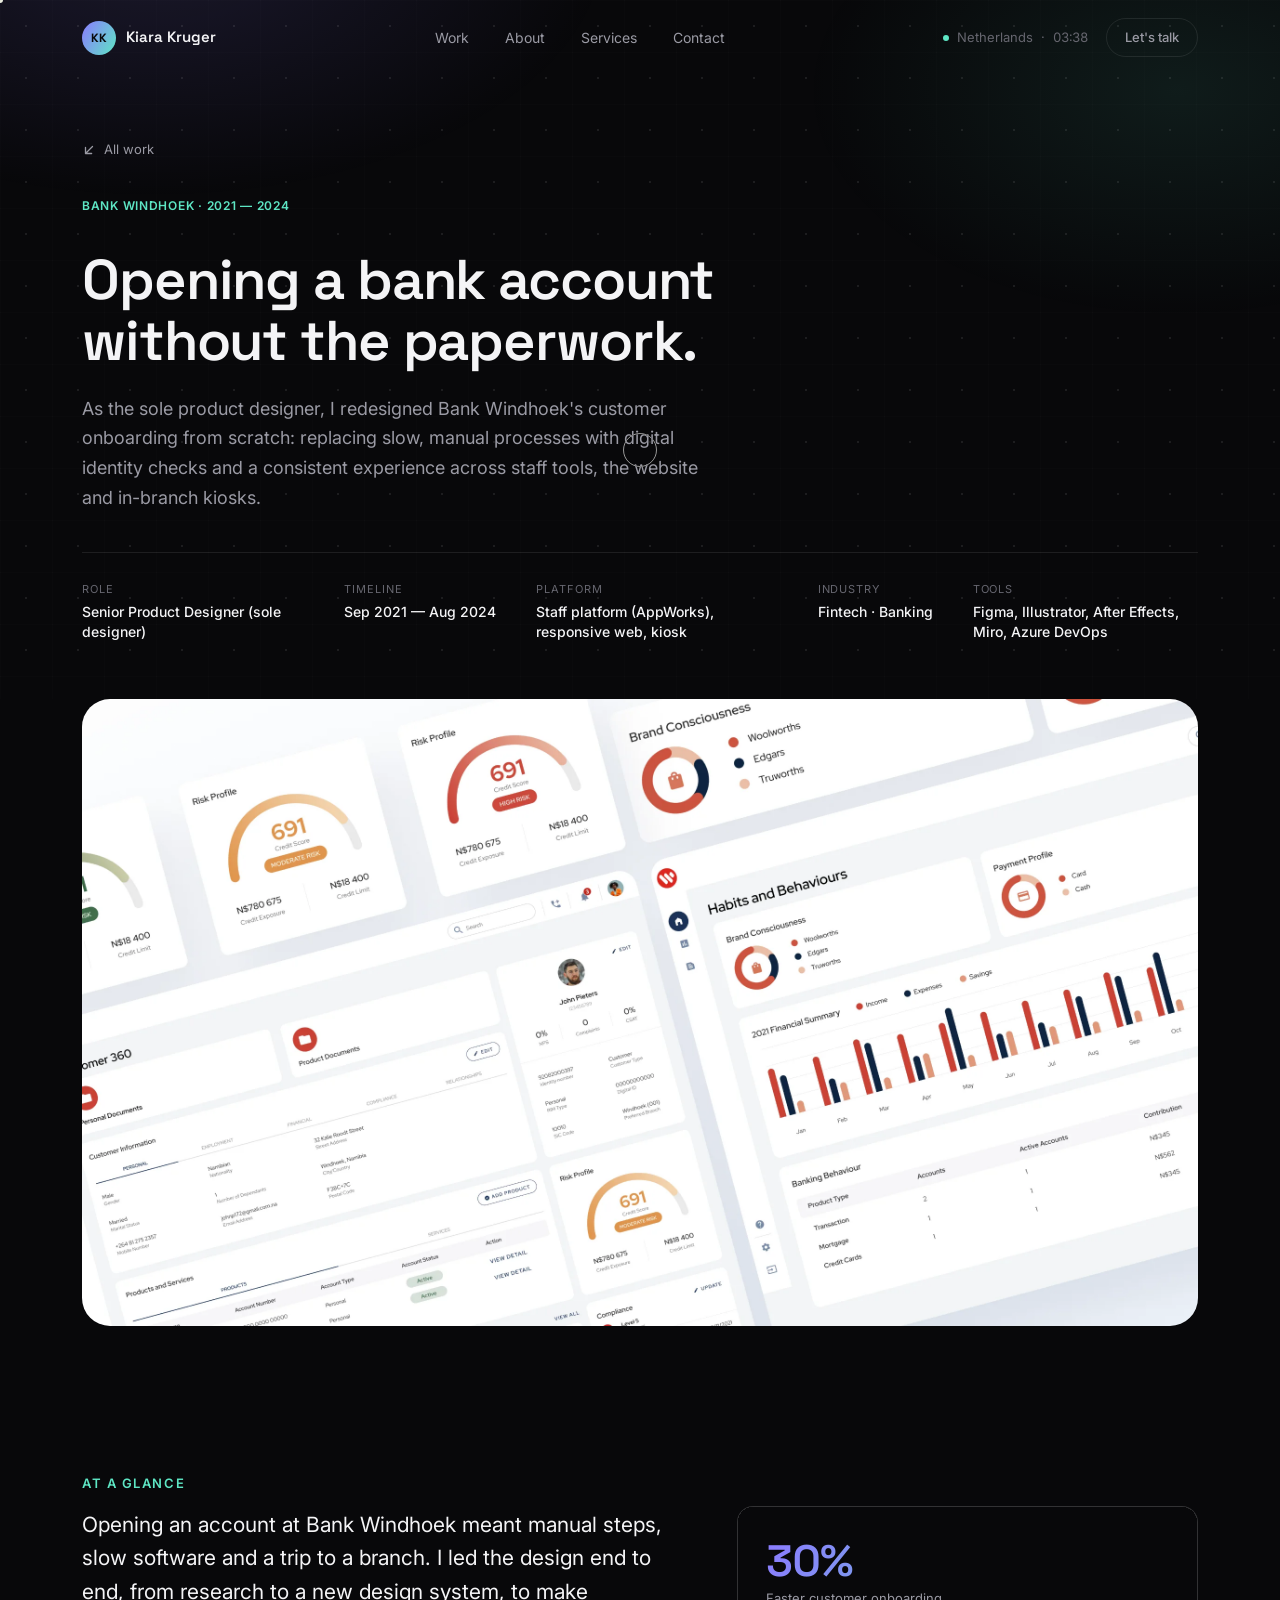
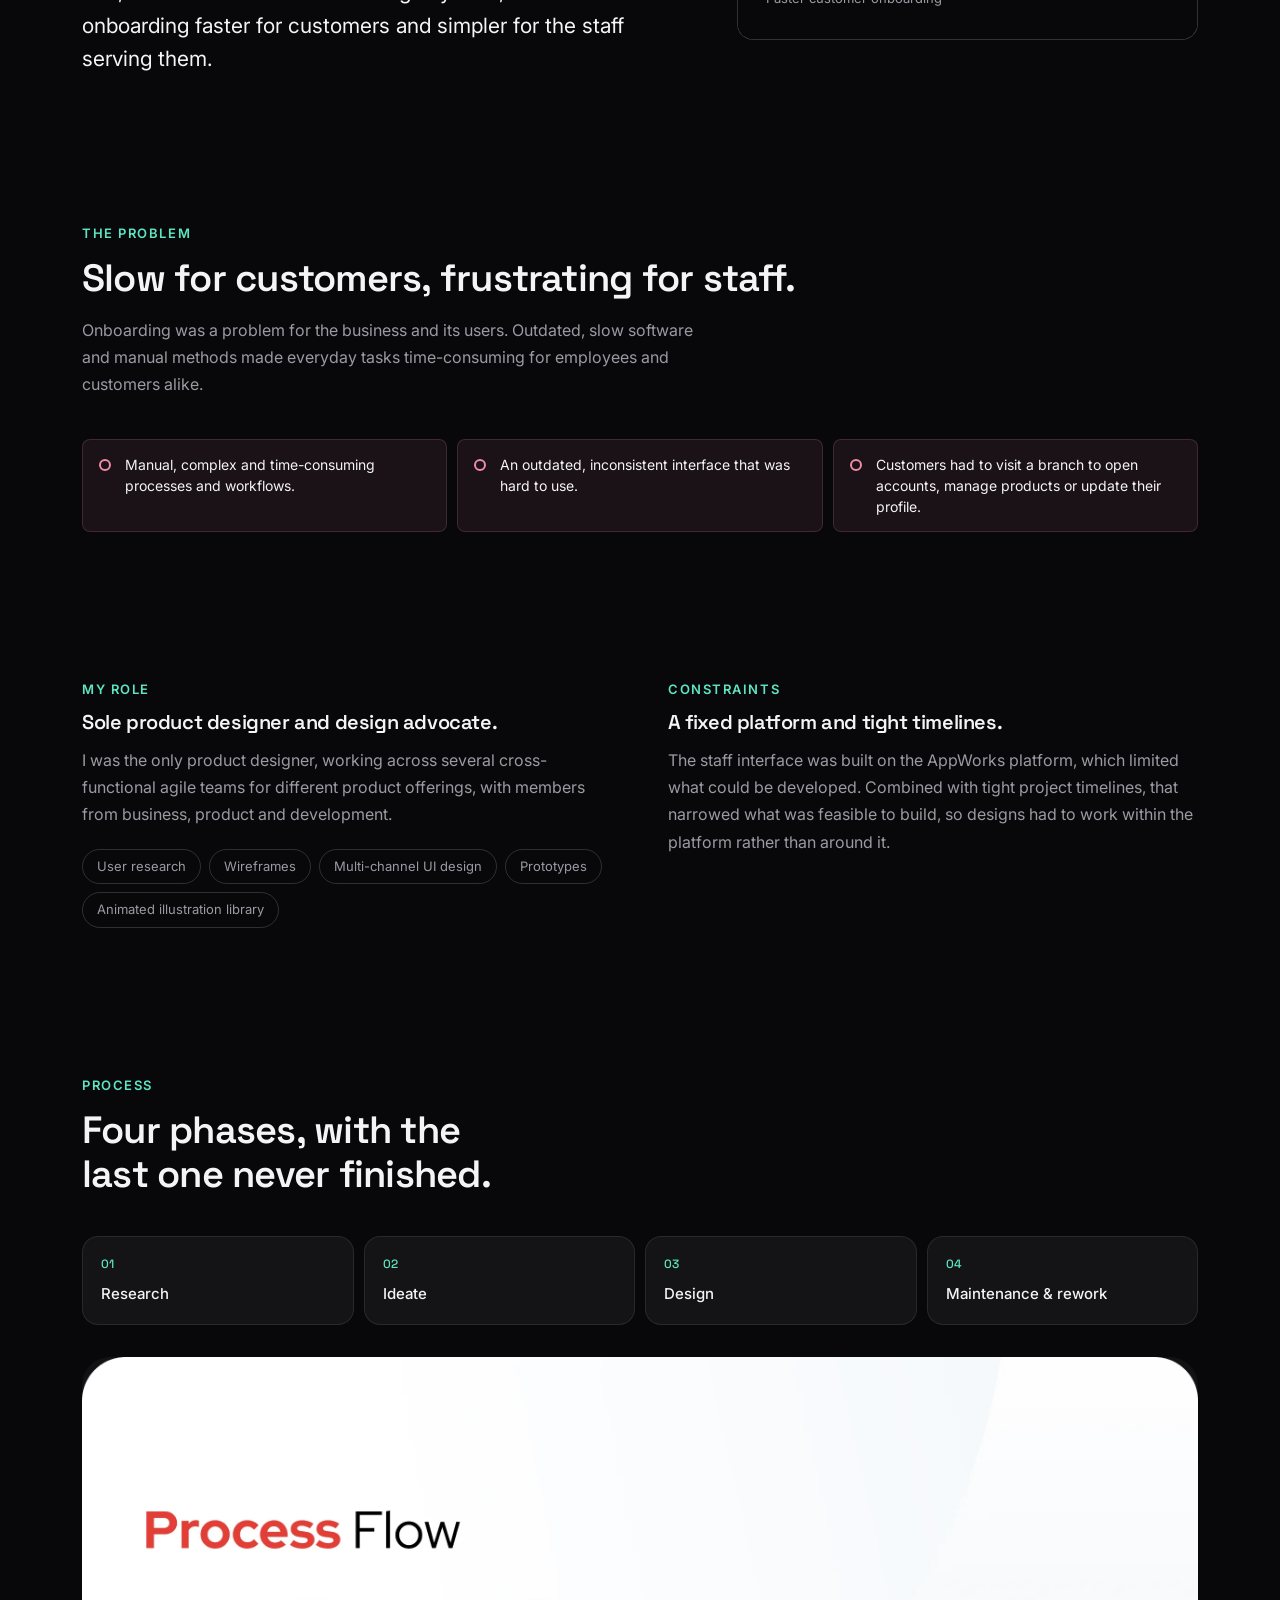
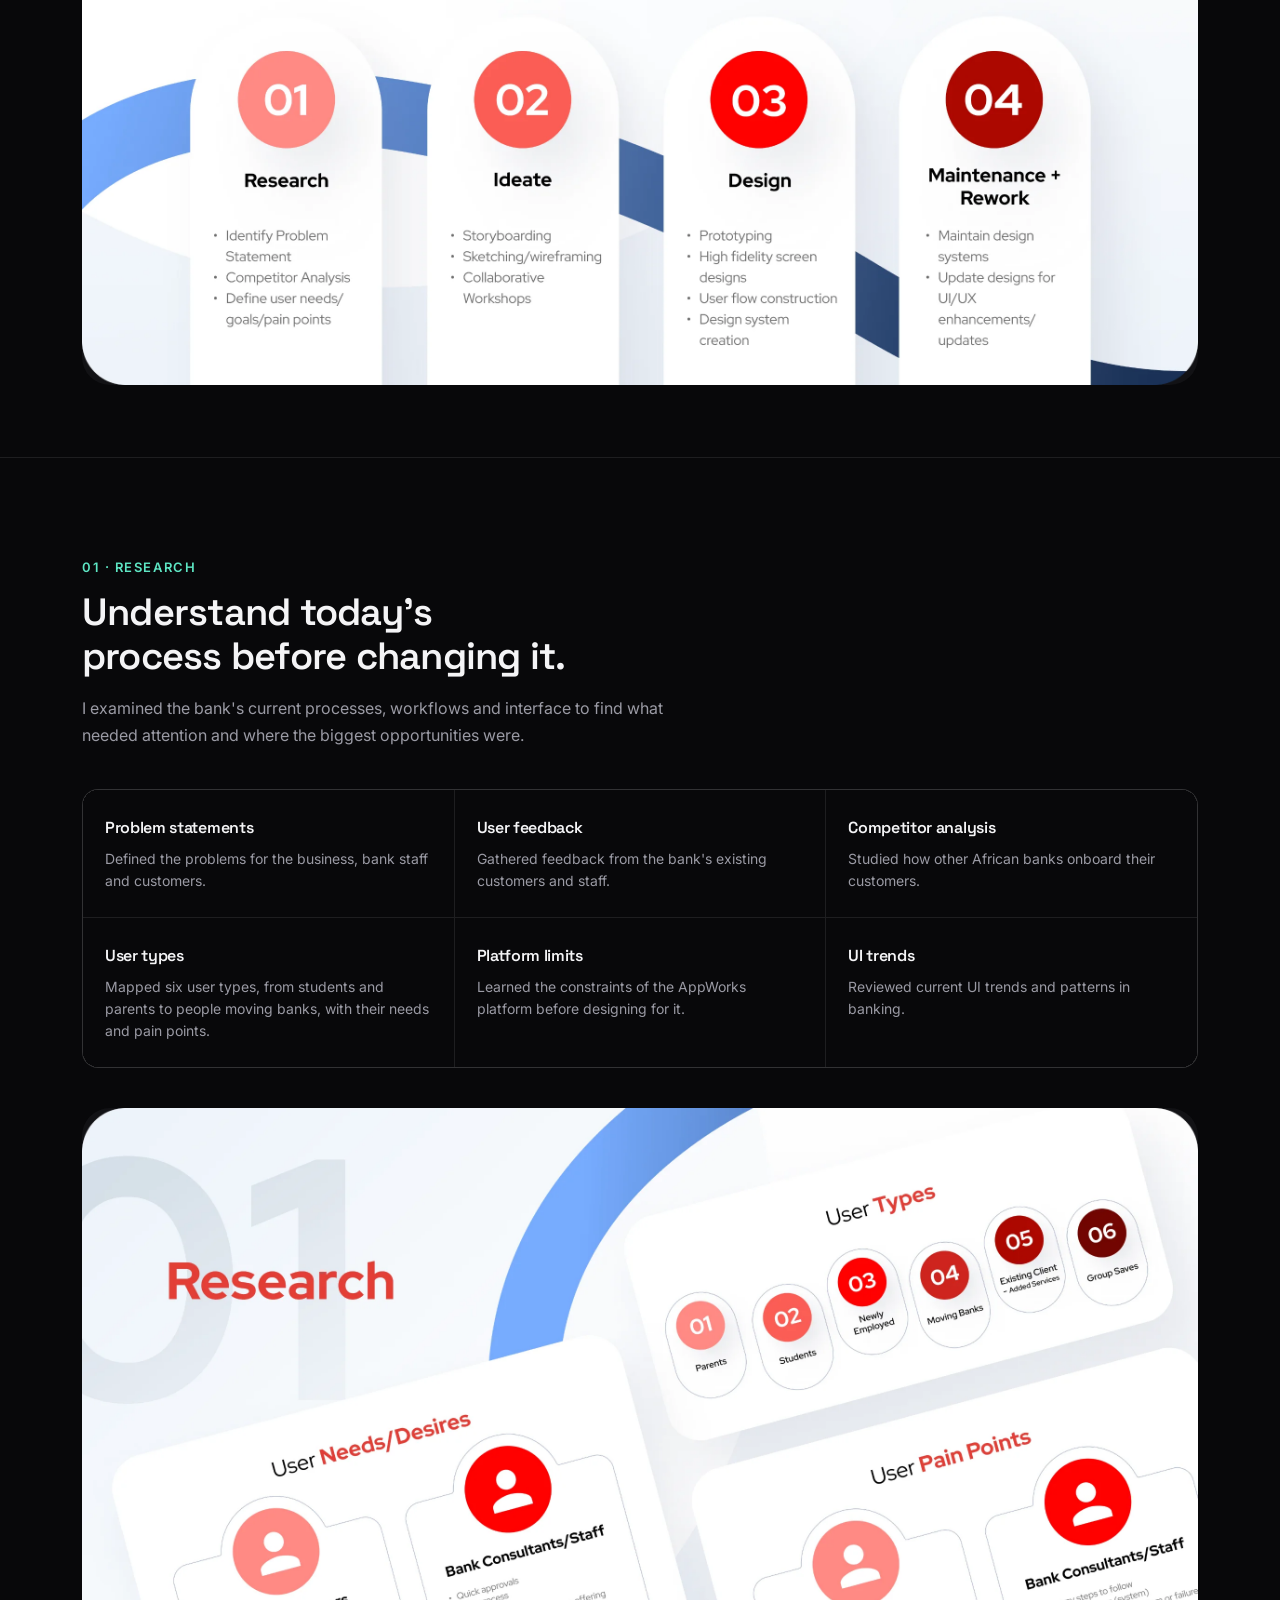
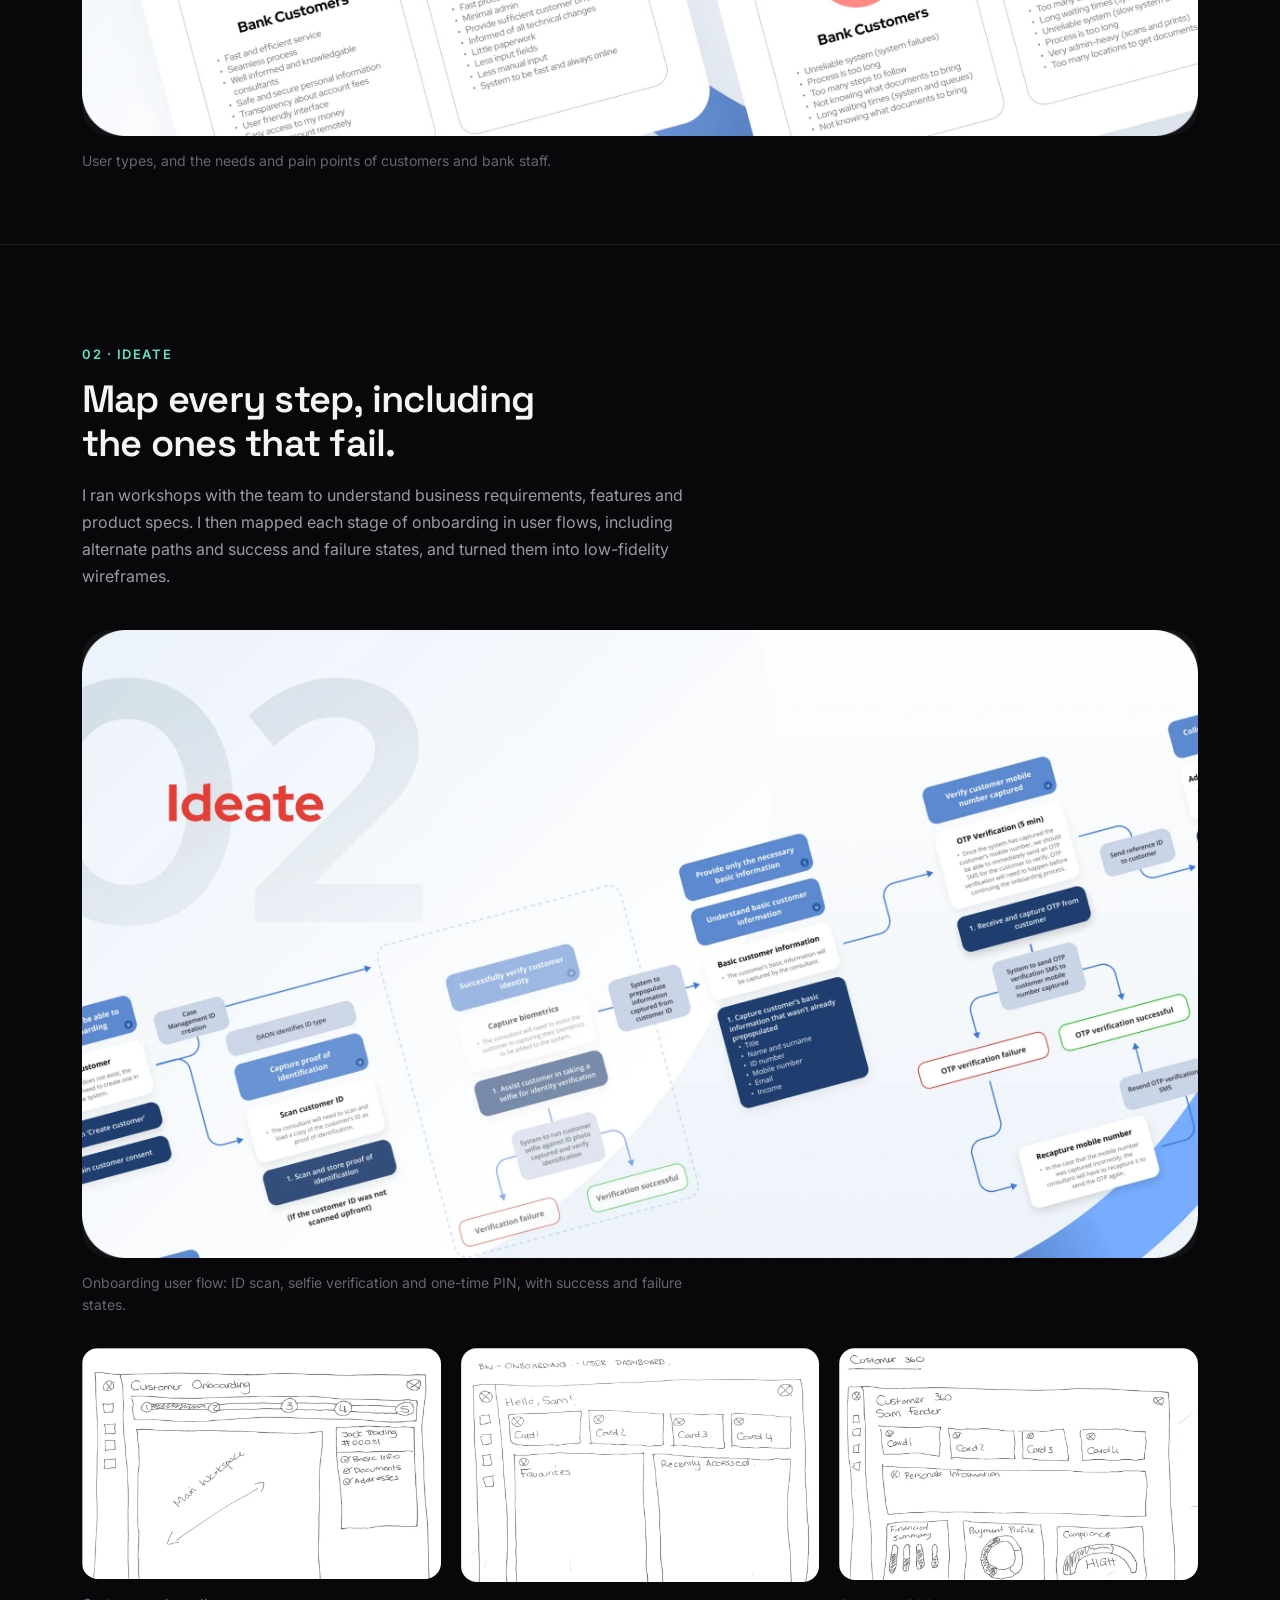
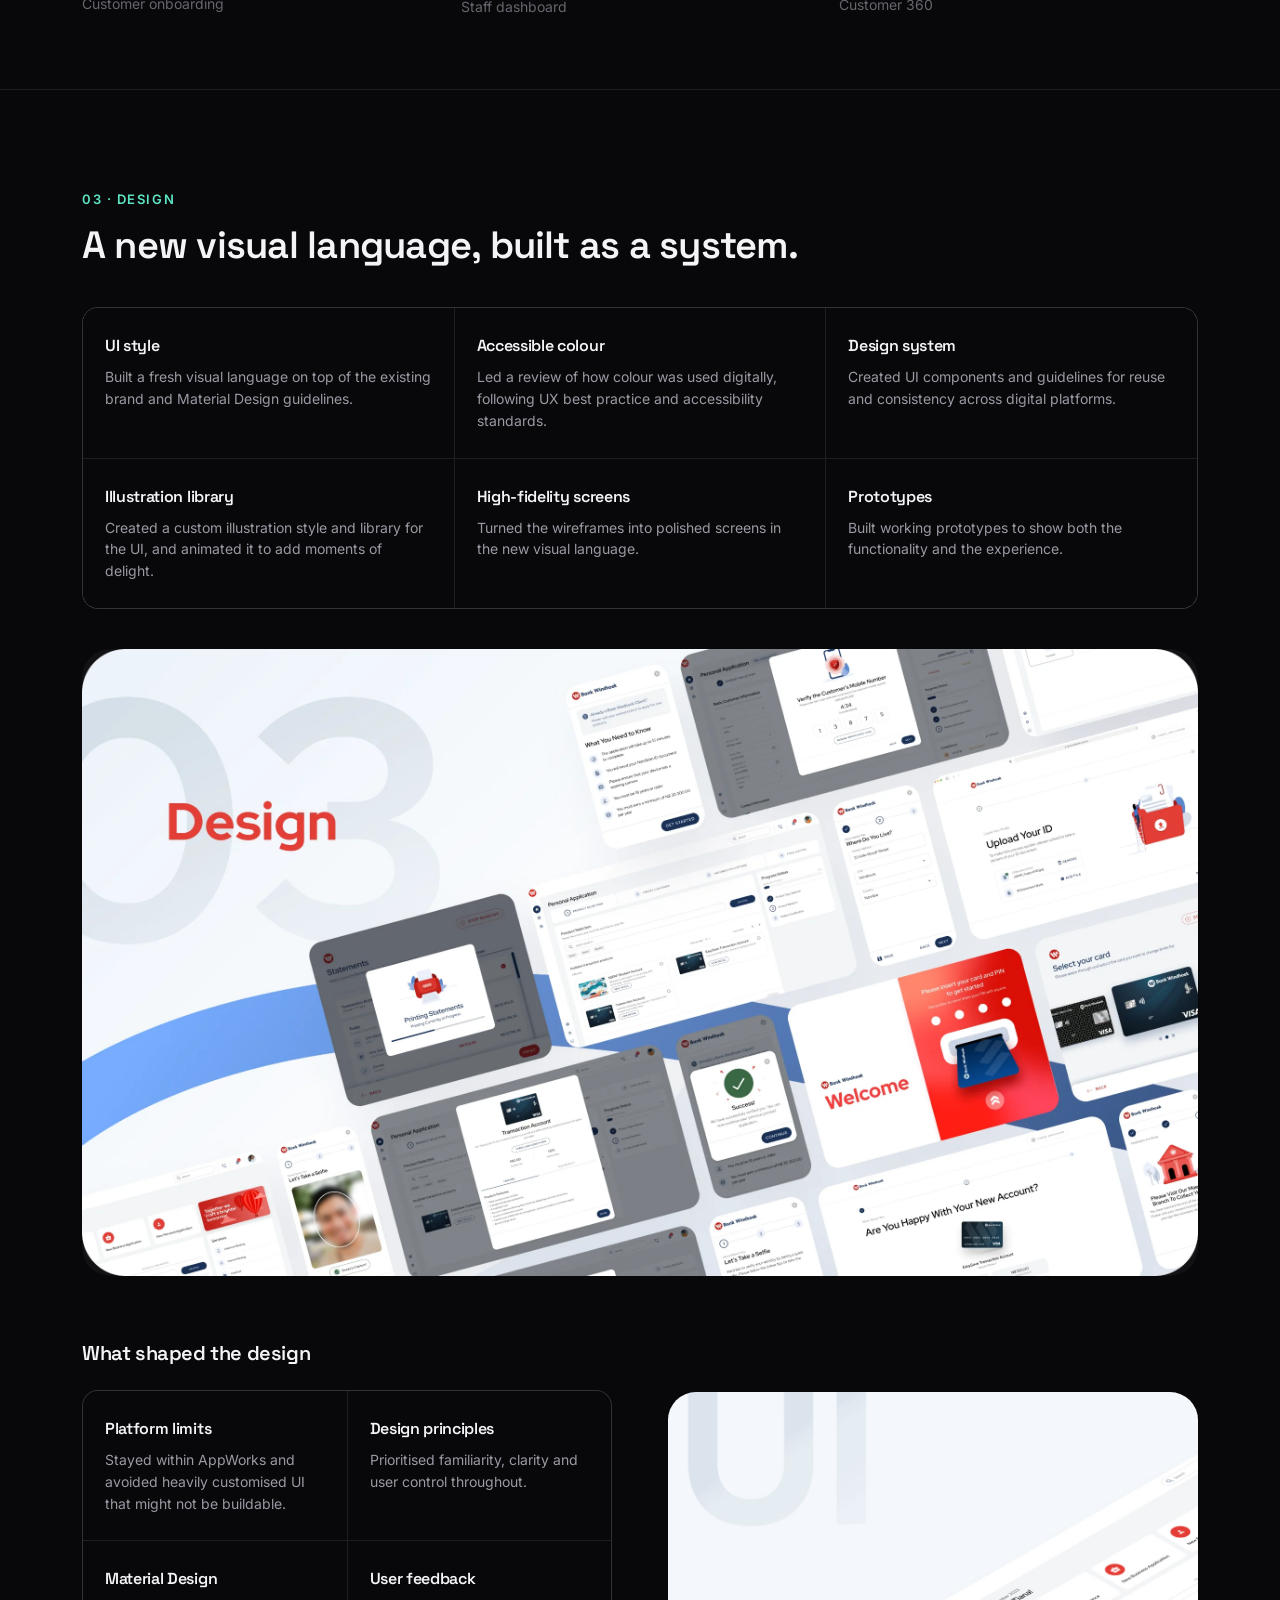
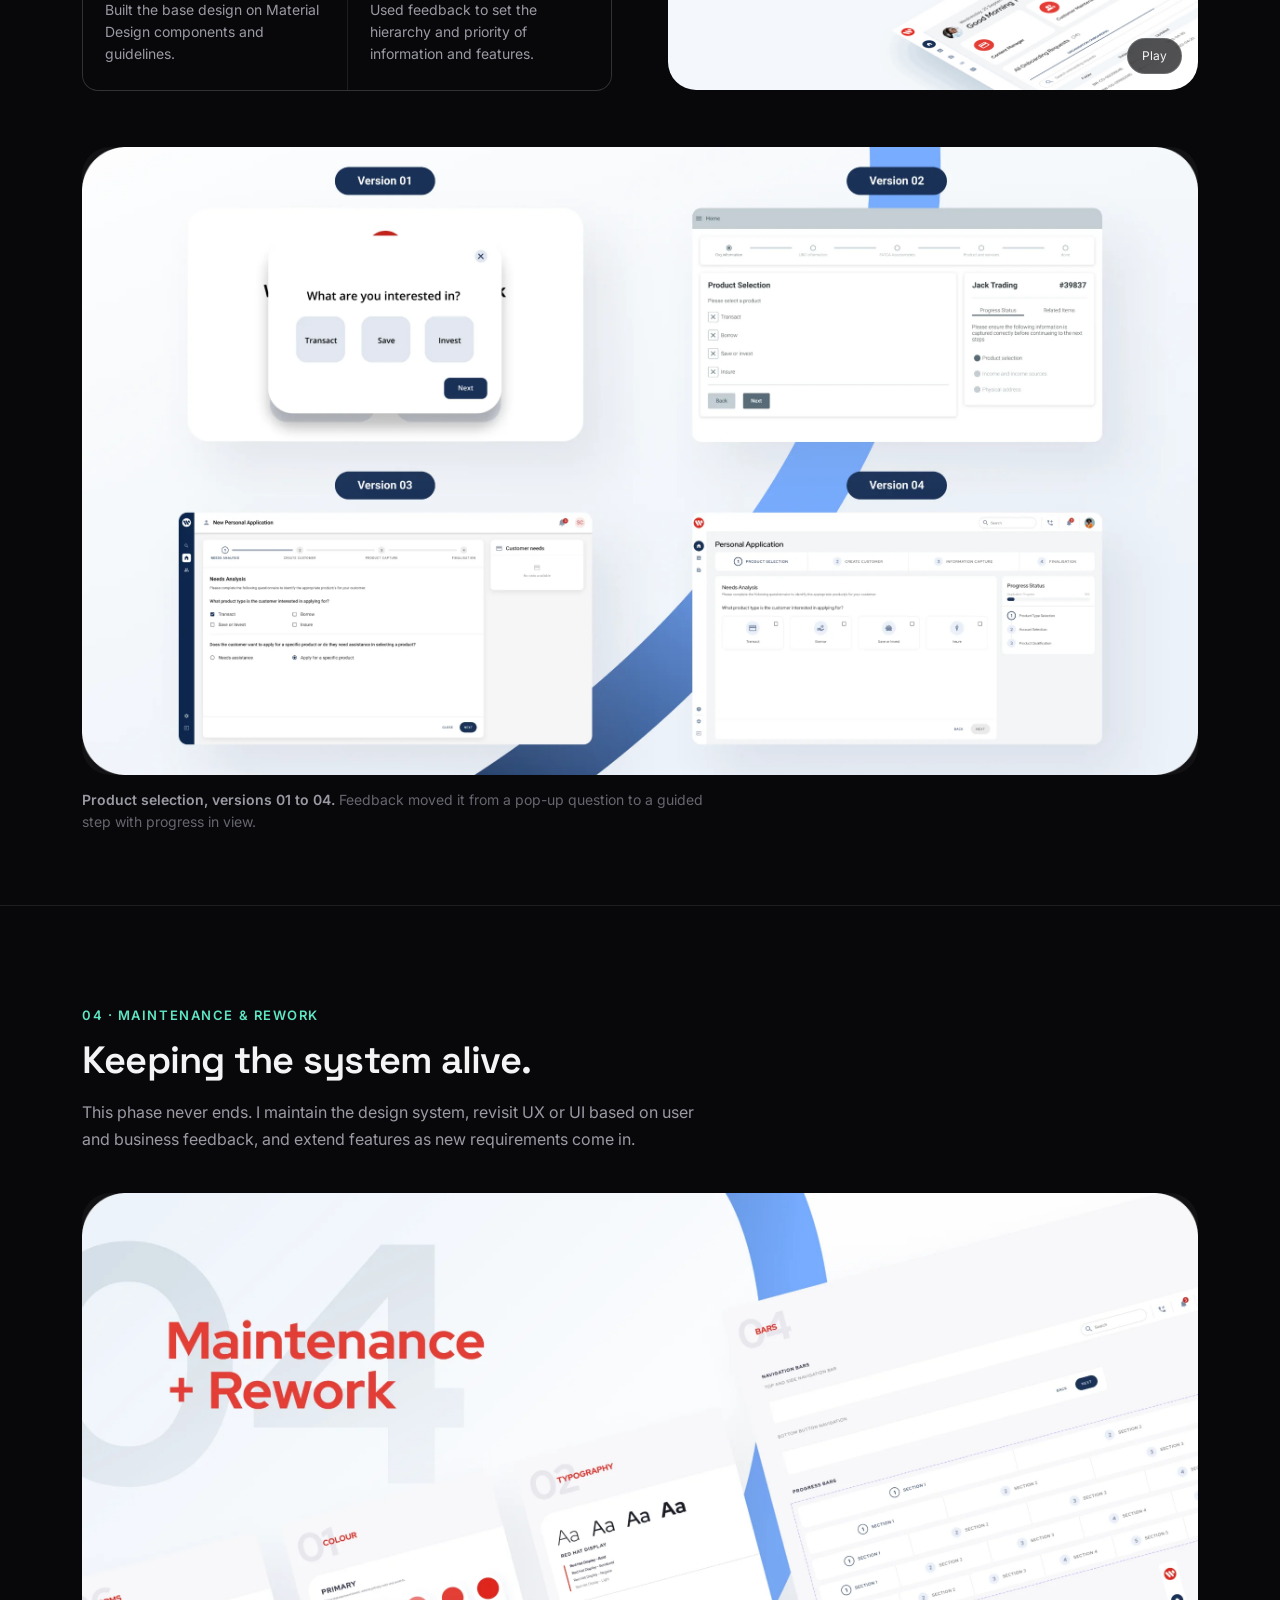
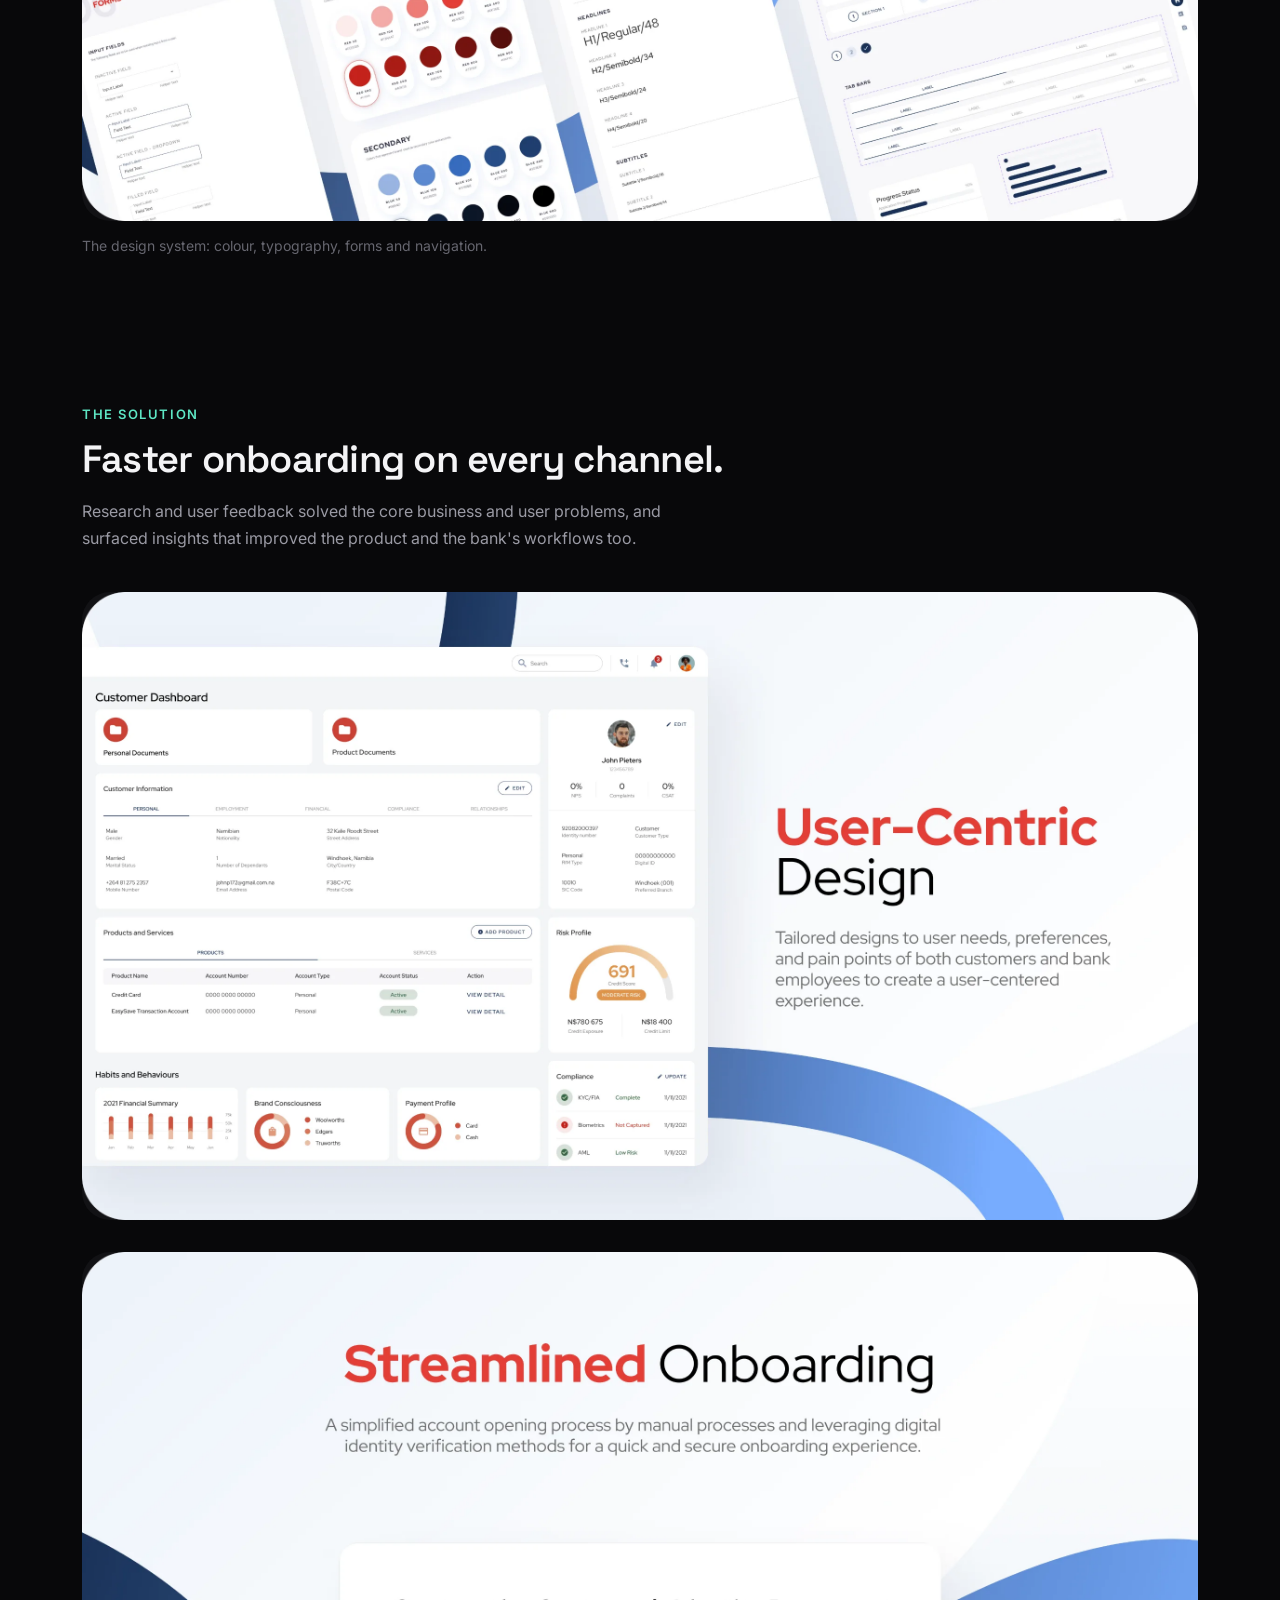
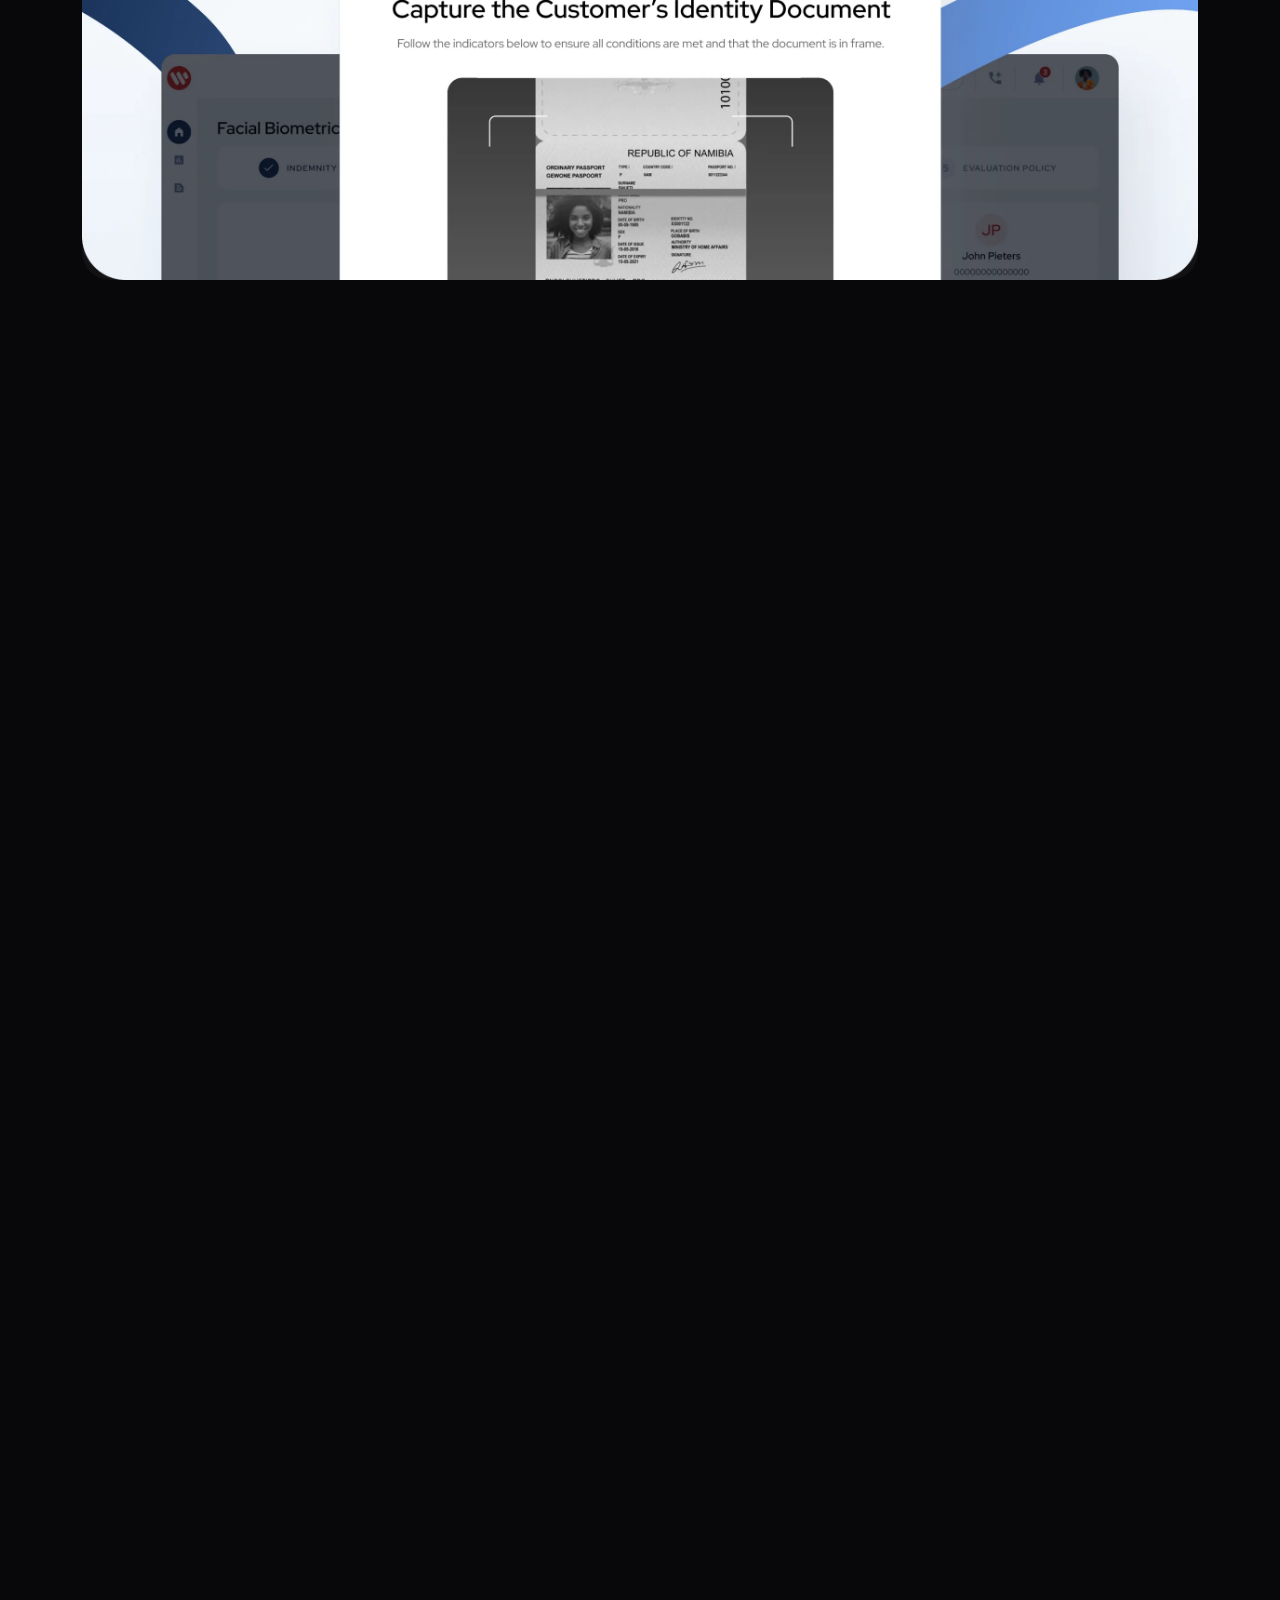
==== case-bank.html @ 374a54de "Add Bank Windhoek case study New case-bank.html in the long-form case study layout: research, ideati" ====
<!DOCTYPE html>
<html lang="en">
<head>
<meta charset="UTF-8" />
<meta name="viewport" content="width=device-width, initial-scale=1.0" />
<title>Bank Onboarding Redesign — Kiara Kruger</title>
<meta name="description" content="Case study: redesigning Bank Windhoek's customer onboarding across staff tools, web and kiosk, cutting onboarding time by 30%." />

<link rel="icon" href="data:,">
<link rel="preconnect" href="https://fonts.googleapis.com">
<link rel="preconnect" href="https://fonts.gstatic.com" crossorigin>
<link href="https://fonts.googleapis.com/css2?family=Space+Grotesk:wght@400;500;600;700&family=Inter:wght@400;500;600&display=swap" rel="stylesheet">

<link rel="stylesheet" href="assets/css/style.css" />
</head>
<body class="cs" data-accent-page="rose">

<div class="scroll-progress" aria-hidden="true"><span id="scrollProgressBar"></span></div>

<div class="cursor" id="cursor" aria-hidden="true">
  <div class="cursor-dot"></div>
  <div class="cursor-ring"></div>
</div>

<!-- ============ HEADER ============ -->
<header class="site-header" id="siteHeader">
  <div class="container header-inner">
    <a href="index.html" class="logo" data-cursor="link">
      <span class="logo-mark">KK</span>
      <span class="logo-text">Kiara Kruger</span>
    </a>

    <nav class="nav-desktop" aria-label="Primary">
      <ul>
        <li><a href="index.html#work" data-cursor="link">Work</a></li>
        <li><a href="index.html#about" data-cursor="link">About</a></li>
        <li><a href="index.html#services" data-cursor="link">Services</a></li>
        <li><a href="index.html#contact" data-cursor="link">Contact</a></li>
      </ul>
    </nav>

    <div class="header-meta">
      <span class="local-clock" id="localClock" data-cursor="default">
        <span class="clock-dot"></span>
        <span id="clockCity">Netherlands</span> · <span id="clockTime">--:--</span>
      </span>
      <a href="index.html#contact" class="btn btn-ghost btn-sm header-cta" data-cursor="link">Let's talk</a>
      <button class="menu-toggle" id="menuToggle" aria-label="Toggle menu" aria-expanded="false" data-cursor="link">
        <span></span><span></span>
      </button>
    </div>
  </div>

  <div class="nav-mobile" id="navMobile">
    <ul>
      <li><a href="index.html#work">Work</a></li>
      <li><a href="index.html#about">About</a></li>
      <li><a href="index.html#services">Services</a></li>
      <li><a href="index.html#contact">Contact</a></li>
    </ul>
    <a href="mailto:kiarao146@gmail.com" class="nav-mobile-email">kiarao146@gmail.com</a>
  </div>
</header>

<main id="top">

  <!-- ============ HERO ============ -->
  <section class="case-hero cs-hero">
    <div class="grid-field" aria-hidden="true">
      <div class="grid-field__base"></div>
      <div class="grid-field__light"></div>
      <div class="grid-field__glow"></div>
    </div>
    <div class="container">
      <a href="index.html#work" class="back-link" data-cursor="link" data-reveal>
        <svg width="14" height="14" viewBox="0 0 16 16" fill="none"><path d="M12 4L4 12M4 12H11M4 12V5" stroke="currentColor" stroke-width="1.5" stroke-linecap="round" stroke-linejoin="round"/></svg>
        All work
      </a>

      <span class="project-tag" data-reveal style="--d:1">Bank Windhoek · 2021 — 2024</span>
      <h1 class="case-title" data-reveal style="--d:2">Opening a bank account without the paperwork.</h1>
      <p class="case-summary" data-reveal style="--d:3">
        As the sole product designer, I redesigned Bank Windhoek's customer onboarding from scratch:
        replacing slow, manual processes with digital identity checks and a consistent experience
        across staff tools, the website and in-branch kiosks.
      </p>

      <dl class="cs-facts" data-reveal style="--d:4">
        <div><dt>Role</dt><dd>Senior Product Designer (sole designer)</dd></div>
        <div><dt>Timeline</dt><dd>Sep 2021 — Aug 2024</dd></div>
        <div><dt>Platform</dt><dd>Staff platform (AppWorks), responsive web, kiosk</dd></div>
        <div><dt>Industry</dt><dd>Fintech · Banking</dd></div>
        <div><dt>Tools</dt><dd>Figma, Illustrator, After Effects, Miro, Azure DevOps</dd></div>
      </dl>
    </div>
  </section>

  <!-- ============ COVER ============ -->
  <section class="cs-block cs-block--flush">
    <div class="container">
      <figure class="cs-media cs-media--wide" data-reveal>
        <img src="assets/media/bank/cover.webp" alt="Collage of redesigned Bank Windhoek staff screens: customer dashboard, credit score gauge, habits and behaviours charts" />
      </figure>
    </div>
  </section>

  <!-- ============ AT A GLANCE ============ -->
  <section class="cs-block">
    <div class="container cs-glance">
      <div class="cs-glance-text" data-reveal>
        <span class="eyebrow">At a glance</span>
        <p class="cs-lead">
          Opening an account at Bank Windhoek meant manual steps, slow software and a trip to a branch.
          I led the design end to end, from research to a new design system, to make onboarding faster
          for customers and simpler for the staff serving them.
        </p>
      </div>
      <div class="cs-stats cs-stats--single" data-reveal>
        <div class="cs-stat"><span class="cs-stat-num">30%</span><span class="cs-stat-label">Faster customer onboarding</span></div>
      </div>
    </div>
  </section>

  <!-- ============ PROBLEM ============ -->
  <section class="cs-block">
    <div class="container">
      <div class="cs-head" data-reveal>
        <span class="eyebrow">The problem</span>
        <h2 class="cs-h2">Slow for customers, frustrating for staff.</h2>
        <p class="cs-body">Onboarding was a problem for the business and its users. Outdated, slow software and manual methods made everyday tasks time-consuming for employees and customers alike.</p>
      </div>
      <ul class="cs-needs cs-needs--row" data-reveal>
        <li>Manual, complex and time-consuming processes and workflows.</li>
        <li>An outdated, inconsistent interface that was hard to use.</li>
        <li>Customers had to visit a branch to open accounts, manage products or update their profile.</li>
      </ul>
    </div>
  </section>

  <!-- ============ ROLE & CONSTRAINTS ============ -->
  <section class="cs-block">
    <div class="container cs-two">
      <div data-reveal>
        <span class="eyebrow">My role</span>
        <h3 class="cs-h3">Sole product designer and design advocate.</h3>
        <p class="cs-body">I was the only product designer, working across several cross-functional agile teams for different product offerings, with members from business, product and development.</p>
        <ul class="cs-tags">
          <li>User research</li>
          <li>Wireframes</li>
          <li>Multi-channel UI design</li>
          <li>Prototypes</li>
          <li>Animated illustration library</li>
        </ul>
      </div>
      <div data-reveal>
        <span class="eyebrow">Constraints</span>
        <h3 class="cs-h3">A fixed platform and tight timelines.</h3>
        <p class="cs-body">The staff interface was built on the AppWorks platform, which limited what could be developed. Combined with tight project timelines, that narrowed what was feasible to build, so designs had to work within the platform rather than around it.</p>
      </div>
    </div>
  </section>

  <!-- ============ PROCESS OVERVIEW ============ -->
  <section class="cs-block" id="process">
    <div class="container">
      <div class="cs-head" data-reveal>
        <span class="eyebrow">Process</span>
        <h2 class="cs-h2">Four phases, with the last one never finished.</h2>
      </div>
      <ol class="cs-steps cs-steps--4" data-reveal>
        <li><a href="#research" data-cursor="link"><span class="cs-step-num">01</span><span>Research</span></a></li>
        <li><a href="#ideate" data-cursor="link"><span class="cs-step-num">02</span><span>Ideate</span></a></li>
        <li><a href="#design" data-cursor="link"><span class="cs-step-num">03</span><span>Design</span></a></li>
        <li><a href="#maintain" data-cursor="link"><span class="cs-step-num">04</span><span>Maintenance &amp; rework</span></a></li>
      </ol>
      <figure class="cs-media cs-media--wide" data-reveal>
        <img src="assets/media/bank/process.webp" alt="Process flow: 01 Research (problem statement, competitor analysis, user needs and pain points), 02 Ideate (storyboarding, wireframing, workshops), 03 Design (prototyping, high-fidelity screens, user flows, design system), 04 Maintenance and rework (maintain the design system, update designs)" loading="lazy" />
      </figure>
    </div>
  </section>

  <!-- 01 RESEARCH -->
  <section class="cs-block cs-phase" id="research">
    <div class="container">
      <div class="cs-head" data-reveal>
        <span class="eyebrow">01 · Research</span>
        <h2 class="cs-h2">Understand today's process before changing it.</h2>
        <p class="cs-body">I examined the bank's current processes, workflows and interface to find what needed attention and where the biggest opportunities were.</p>
      </div>
      <div class="cs-grid4 cs-grid3">
        <div class="cs-item" data-reveal><h4>Problem statements</h4><p>Defined the problems for the business, bank staff and customers.</p></div>
        <div class="cs-item" data-reveal><h4>User feedback</h4><p>Gathered feedback from the bank's existing customers and staff.</p></div>
        <div class="cs-item" data-reveal><h4>Competitor analysis</h4><p>Studied how other African banks onboard their customers.</p></div>
        <div class="cs-item" data-reveal><h4>User types</h4><p>Mapped six user types, from students and parents to people moving banks, with their needs and pain points.</p></div>
        <div class="cs-item" data-reveal><h4>Platform limits</h4><p>Learned the constraints of the AppWorks platform before designing for it.</p></div>
        <div class="cs-item" data-reveal><h4>UI trends</h4><p>Reviewed current UI trends and patterns in banking.</p></div>
      </div>
      <figure class="cs-media" data-reveal>
        <img src="assets/media/bank/research.webp" alt="Research summary: six user types (parents, students, newly employed, moving banks, existing clients, group saves) and the needs and pain points of bank customers and bank staff" loading="lazy" />
        <figcaption>User types, and the needs and pain points of customers and bank staff.</figcaption>
      </figure>
    </div>
  </section>

  <!-- 02 IDEATE -->
  <section class="cs-block cs-phase" id="ideate">
    <div class="container">
      <div class="cs-head" data-reveal>
        <span class="eyebrow">02 · Ideate</span>
        <h2 class="cs-h2">Map every step, including the ones that fail.</h2>
        <p class="cs-body">I ran workshops with the team to understand business requirements, features and product specs. I then mapped each stage of onboarding in user flows, including alternate paths and success and failure states, and turned them into low-fidelity wireframes.</p>
      </div>
      <figure class="cs-media" data-reveal>
        <img src="assets/media/bank/ideate.webp" alt="User flow diagram for onboarding: scan customer ID, capture biometrics, verify identity, capture basic information and verify the mobile number with a one-time PIN, with success and failure paths" loading="lazy" />
        <figcaption>Onboarding user flow: ID scan, selfie verification and one-time PIN, with success and failure states.</figcaption>
      </figure>
      <div class="cs-gallery3">
        <figure class="cs-media" data-reveal>
          <img src="assets/media/bank/wire-onboarding.webp" alt="Wireframe sketch: customer onboarding with a five-step progress bar, main workspace and a checklist panel" loading="lazy" />
          <figcaption>Customer onboarding</figcaption>
        </figure>
        <figure class="cs-media" data-reveal>
          <img src="assets/media/bank/wire-dashboard.webp" alt="Wireframe sketch: staff dashboard with a greeting, four cards, favourites and recently accessed" loading="lazy" />
          <figcaption>Staff dashboard</figcaption>
        </figure>
        <figure class="cs-media" data-reveal>
          <img src="assets/media/bank/wire-customer360.webp" alt="Wireframe sketch: Customer 360 profile with cards, personal information, financial summary, payment profile and compliance" loading="lazy" />
          <figcaption>Customer 360</figcaption>
        </figure>
      </div>
    </div>
  </section>

  <!-- 03 DESIGN -->
  <section class="cs-block cs-phase" id="design">
    <div class="container">
      <div class="cs-head" data-reveal>
        <span class="eyebrow">03 · Design</span>
        <h2 class="cs-h2">A new visual language, built as a system.</h2>
      </div>
      <div class="cs-grid4 cs-grid3">
        <div class="cs-item" data-reveal><h4>UI style</h4><p>Built a fresh visual language on top of the existing brand and Material Design guidelines.</p></div>
        <div class="cs-item" data-reveal><h4>Accessible colour</h4><p>Led a review of how colour was used digitally, following UX best practice and accessibility standards.</p></div>
        <div class="cs-item" data-reveal><h4>Design system</h4><p>Created UI components and guidelines for reuse and consistency across digital platforms.</p></div>
        <div class="cs-item" data-reveal><h4>Illustration library</h4><p>Created a custom illustration style and library for the UI, and animated it to add moments of delight.</p></div>
        <div class="cs-item" data-reveal><h4>High-fidelity screens</h4><p>Turned the wireframes into polished screens in the new visual language.</p></div>
        <div class="cs-item" data-reveal><h4>Prototypes</h4><p>Built working prototypes to show both the functionality and the experience.</p></div>
      </div>
      <figure class="cs-media" data-reveal>
        <img src="assets/media/bank/design.webp" alt="Collage of final screens: application steps, selfie capture, ID upload, one-time PIN, card selection and kiosk welcome screen" loading="lazy" />
      </figure>

      <div class="cs-head cs-head--sub" data-reveal>
        <h3 class="cs-h3">What shaped the design</h3>
      </div>
      <div class="cs-feature">
        <div class="cs-grid2" data-reveal>
          <div class="cs-item"><h4>Platform limits</h4><p>Stayed within AppWorks and avoided heavily customised UI that might not be buildable.</p></div>
          <div class="cs-item"><h4>Design principles</h4><p>Prioritised familiarity, clarity and user control throughout.</p></div>
          <div class="cs-item"><h4>Material Design</h4><p>Built the base design on Material Design components and guidelines.</p></div>
          <div class="cs-item"><h4>User feedback</h4><p>Used feedback to set the hierarchy and priority of information and features.</p></div>
        </div>
        <figure class="cs-media cs-video" data-reveal>
          <video src="assets/media/bank/informed.mp4" poster="assets/media/bank/informed-poster.jpg" autoplay muted loop playsinline preload="metadata" aria-label="Animation cycling through platform restrictions, design principles, Material Design and user feedback over the staff dashboard"></video>
          <button class="cs-video-toggle" type="button" aria-label="Pause video" data-cursor="link">Pause</button>
        </figure>
      </div>

      <figure class="cs-media cs-media--wide cs-spaced" data-reveal>
        <img src="assets/media/bank/versions.webp" alt="Four versions of the product selection step, from a simple modal to the final stepped application with progress status" loading="lazy" />
        <figcaption><strong>Product selection, versions 01 to 04.</strong> Feedback moved it from a pop-up question to a guided step with progress in view.</figcaption>
      </figure>
    </div>
  </section>

  <!-- 04 MAINTAIN -->
  <section class="cs-block cs-phase" id="maintain">
    <div class="container">
      <div class="cs-head" data-reveal>
        <span class="eyebrow">04 · Maintenance &amp; rework</span>
        <h2 class="cs-h2">Keeping the system alive.</h2>
        <p class="cs-body">This phase never ends. I maintain the design system, revisit UX or UI based on user and business feedback, and extend features as new requirements come in.</p>
      </div>
      <figure class="cs-media" data-reveal>
        <img src="assets/media/bank/maintenance.webp" alt="Design system pages: colour palette, typography scale, form fields and navigation and progress bars" loading="lazy" />
        <figcaption>The design system: colour, typography, forms and navigation.</figcaption>
      </figure>
    </div>
  </section>

  <!-- ============ SOLUTION ============ -->
  <section class="cs-block">
    <div class="container">
      <div class="cs-head" data-reveal>
        <span class="eyebrow">The solution</span>
        <h2 class="cs-h2">Faster onboarding on every channel.</h2>
        <p class="cs-body">Research and user feedback solved the core business and user problems, and surfaced insights that improved the product and the bank's workflows too.</p>
      </div>
      <figure class="cs-media cs-media--wide" data-reveal>
        <img src="assets/media/bank/solution-user-centric.webp" alt="User-centric design. Designs tailored to the needs, preferences and pain points of both customers and bank employees. Shown: the Customer Dashboard with customer information, products, risk profile and compliance." loading="lazy" />
      </figure>
      <figure class="cs-media cs-media--wide" data-reveal>
        <img src="assets/media/bank/solution-onboarding.webp" alt="Streamlined onboarding. Account opening simplified by replacing manual processes with digital identity verification. Shown: the Capture the Customer's Identity Document step with a passport in frame." loading="lazy" />
      </figure>
      <figure class="cs-media cs-media--wide" data-reveal>
        <img src="assets/media/bank/solution-multichannel.webp" alt="Intuitive multichannel experience. A consistent experience across web, mobile and in-branch. Shown: Let's Get Started on mobile web and desktop, and the staff Personal Application form." loading="lazy" />
      </figure>
    </div>
  </section>

  <!-- ============ BEFORE / AFTER ============ -->
  <section class="cs-block">
    <div class="container">
      <div class="cs-head" data-reveal>
        <span class="eyebrow">Before &amp; after</span>
        <h2 class="cs-h2">Five screens, redesigned.</h2>
        <p class="cs-body">Examples of improvements across the staff platform and the website.</p>
      </div>

      <article class="cs-ba" data-reveal>
        <figure class="cs-media">
          <img src="assets/media/bank/ba-customer-info.webp" alt="Before: a dense legacy form. After: a sectioned Personal Application form with progress status" loading="lazy" />
        </figure>
        <h3 class="cs-h3"><span class="cs-ba-num">01</span> Staff platform: capture basic customer information</h3>
        <div class="cs-compare">
          <ul class="cs-compare-before"><li>Outdated interface with poor UI</li><li>Unclear hierarchy of fields</li></ul>
          <ul class="cs-compare-after"><li>Updated, clean interface</li><li>Reworked hierarchy and content sections</li></ul>
        </div>
      </article>

      <article class="cs-ba" data-reveal>
        <figure class="cs-media">
          <img src="assets/media/bank/ba-relationship.webp" alt="Before: a relationship setup screen with search tables. After: an Add a Relationship step in Customer 360" loading="lazy" />
        </figure>
        <h3 class="cs-h3"><span class="cs-ba-num">02</span> Staff platform: add a relationship to a customer profile</h3>
        <div class="cs-compare">
          <ul class="cs-compare-before"><li>No context or instructions</li><li>No clear path, with too many actions on one screen</li></ul>
          <ul class="cs-compare-after"><li>Supporting copy to guide users</li><li>Actions split into clear, manageable steps</li></ul>
        </div>
      </article>

      <article class="cs-ba" data-reveal>
        <figure class="cs-media">
          <img src="assets/media/bank/ba-product.webp" alt="Before: two plain product tables. After: product search with filters and card images" loading="lazy" />
        </figure>
        <h3 class="cs-h3"><span class="cs-ba-num">03</span> Staff platform: add a new product</h3>
        <div class="cs-compare">
          <ul class="cs-compare-before"><li>No search or filtering</li><li>No supporting information or visuals</li></ul>
          <ul class="cs-compare-after"><li>Product search and filters</li><li>Key benefits and card images for quick scanning</li></ul>
        </div>
      </article>

      <article class="cs-ba" data-reveal>
        <figure class="cs-media">
          <img src="assets/media/bank/ba-web-application.webp" alt="Before: the old Apply Online form on the website. After: a Let's Get Started step and a Tell Us About Yourself form" loading="lazy" />
        </figure>
        <h3 class="cs-h3"><span class="cs-ba-num">04</span> Website (desktop): start a new product application</h3>
        <div class="cs-compare">
          <ul class="cs-compare-before"><li>Outdated interface with poor UI</li><li>Unclear hierarchy of fields</li></ul>
          <ul class="cs-compare-after"><li>Updated, clean interface</li><li>Reworked hierarchy and content sections</li></ul>
        </div>
      </article>

      <article class="cs-ba" data-reveal>
        <figure class="cs-media">
          <img src="assets/media/bank/ba-mobile-products.webp" alt="Before: long text-heavy mobile product pages. After: product search with filters and a Transaction Account detail page" loading="lazy" />
        </figure>
        <h3 class="cs-h3"><span class="cs-ba-num">05</span> Website (mobile): browse products and details</h3>
        <div class="cs-compare">
          <ul class="cs-compare-before"><li>Outdated interface with poor UI</li><li>Unclear hierarchy of information</li></ul>
          <ul class="cs-compare-after"><li>Updated, clean interface</li><li>Reworked hierarchy and content sections</li></ul>
        </div>
      </article>
    </div>
  </section>

  <!-- ============ OUTCOMES + LEARNINGS ============ -->
  <section class="cs-block">
    <div class="container cs-two">
      <div data-reveal>
        <span class="eyebrow">Outcome</span>
        <h2 class="cs-h2">Customers onboarded faster.</h2>
        <div class="cs-stats cs-stats--single cs-stats--stack">
          <div class="cs-stat"><span class="cs-stat-num">30%</span><span class="cs-stat-label">Reduction in customer onboarding time</span></div>
        </div>
      </div>
      <div data-reveal>
        <span class="eyebrow">What I learned</span>
        <ul class="cs-learnings">
          <li><strong>Building from scratch, alone.</strong> I'd been a sole designer before, but never had to create everything from nothing. I guided the process end to end and kept advocating for users.</li>
          <li><strong>Freedom has its own challenges.</strong> Leading with little design input or support showed me that full creative freedom is harder than it sounds, and how much the research phase matters.</li>
        </ul>
      </div>
    </div>
  </section>

  <!-- ============ KIOSK VIDEO ============ -->
  <!-- Hidden until assets/media/bank/kiosk.mp4 is added: remove the comment markers to show it.
  <section class="cs-block">
    <div class="container">
      <div class="cs-head" data-reveal>
        <span class="eyebrow">Extra</span>
        <h2 class="cs-h2">Self-service kiosk: changing a card PIN.</h2>
        <p class="cs-body">A guided video showing customers how to use the Change card PIN feature on the in-branch self-service kiosk.</p>
      </div>
      <figure class="cs-media cs-media-wide" data-reveal>
        <video src="assets/media/bank/kiosk.mp4" controls playsinline preload="metadata" aria-label="Guided video of changing a card PIN on the self-service kiosk"></video>
      </figure>
    </div>
  </section>
  -->

  <!-- ============ NEXT PROJECT ============ -->
  <a href="case-discovery.html" class="case-next" data-cursor="link">
    <div class="container case-next-inner">
      <span class="eyebrow">Next project</span>
      <span class="case-next-title">Discovery Vitality — Health &amp; Wellness Rewards</span>
      <svg width="20" height="20" viewBox="0 0 16 16" fill="none" class="case-next-arrow"><path d="M3 8h10M9 4l4 4-4 4" stroke="currentColor" stroke-width="1.5" stroke-linecap="round" stroke-linejoin="round"/></svg>
    </div>
  </a>

</main>

<footer class="site-footer">
  <div class="container footer-inner">
    <span>© <span id="year"></span> Kiara Kruger. All rights reserved.</span>
    <button class="back-to-top" id="backToTop" data-cursor="link">
      Back to top
      <svg width="14" height="14" viewBox="0 0 16 16" fill="none"><path d="M8 13V3M4 7l4-4 4 4" stroke="currentColor" stroke-width="1.5" stroke-linecap="round" stroke-linejoin="round"/></svg>
    </button>
    <span>Designed &amp; built by Kiara Kruger</span>
  </div>
</footer>

<!-- image lightbox -->
<div class="lightbox" id="lightbox" hidden>
  <button class="lightbox-close" id="lightboxClose" aria-label="Close image">×</button>
  <img id="lightboxImg" alt="" />
</div>

<script src="assets/js/content.js"></script>
<script src="assets/js/main.js"></script>
<script src="assets/js/case.js"></script>
</body>
</html>
---- assets/css/style.css ----
/* =========================================================
   Kiara Kruger — Portfolio
   Dark, clean, modern. Static HTML/CSS/JS, no build step.
========================================================= */

:root {
  --bg: #08080a;
  --bg-elevated: #121215;
  --bg-card: #141417;
  --border: rgba(255, 255, 255, 0.09);
  --border-strong: rgba(255, 255, 255, 0.16);

  --text: #f4f4f6;
  --text-muted: #9a9aa4;
  --text-faint: #66666f;

  --accent: #8b7bff;
  --accent-2: #5ee6c4;
  --accent-violet: #8b7bff;
  --accent-cyan: #4fd1e8;
  --accent-amber: #f5b95e;
  --accent-rose: #ef8ca8;

  --grad-primary: linear-gradient(120deg, #8b7bff 0%, #5ee6c4 100%);

  --radius-sm: 8px;
  --radius-md: 16px;
  --radius-lg: 28px;
  --radius-full: 999px;

  --ease: cubic-bezier(0.16, 1, 0.3, 1);
  --ease-soft: cubic-bezier(0.4, 0, 0.2, 1);
  --dur-fast: 0.25s;
  --dur-med: 0.6s;
  --dur-slow: 0.9s;

  --header-h: 76px;
  --container: 1180px;

  color-scheme: dark;
}

/* ---------- Reset ---------- */
*, *::before, *::after { box-sizing: border-box; }
html {
  scroll-behavior: smooth;
  -webkit-text-size-adjust: 100%;
}
body {
  margin: 0;
  background: var(--bg);
  color: var(--text);
  font-family: "Inter", -apple-system, BlinkMacSystemFont, "Segoe UI", sans-serif;
  font-size: 16px;
  line-height: 1.5;
  -webkit-font-smoothing: antialiased;
  overflow-x: hidden;
}
img, svg { display: block; max-width: 100%; }
a { color: inherit; text-decoration: none; }
ul { list-style: none; margin: 0; padding: 0; }
h1, h2, h3, h4, p { margin: 0; }
button { font: inherit; color: inherit; background: none; border: none; cursor: pointer; }
::selection { background: var(--accent); color: #0a0a0c; }

h1, h2, h3, h4 {
  font-family: "Space Grotesk", "Inter", sans-serif;
  font-weight: 600;
  letter-spacing: -0.02em;
}

.container {
  max-width: var(--container);
  margin: 0 auto;
  padding: 0 32px;
}

main, .site-footer {
  position: relative;
  z-index: 1;
}

/* subtle background texture */
body::before {
  content: "";
  position: fixed;
  inset: 0;
  pointer-events: none;
  z-index: 0;
  background:
    radial-gradient(760px 420px at 12% -6%, rgba(139, 123, 255, 0.14), transparent 60%),
    radial-gradient(620px 380px at 92% 10%, rgba(94, 230, 196, 0.09), transparent 60%);
}

/* ---------- Scroll progress ---------- */
.scroll-progress {
  position: fixed;
  top: 0; left: 0; right: 0;
  height: 2px;
  z-index: 1000;
  background: transparent;
}
.scroll-progress span {
  display: block;
  height: 100%;
  width: 0%;
  background: var(--grad-primary);
  transition: width 0.08s linear;
}

/* ---------- Custom cursor ---------- */
.cursor {
  position: fixed;
  top: 0; left: 0;
  width: 0; height: 0;
  pointer-events: none;
  z-index: 999;
  mix-blend-mode: difference;
}
.cursor-dot, .cursor-ring {
  position: absolute;
  top: 0; left: 0;
  border-radius: 50%;
  transform: translate(-50%, -50%);
  will-change: transform;
}
.cursor-dot {
  width: 6px; height: 6px;
  background: #fff;
}
.cursor-ring {
  width: 34px; height: 34px;
  border: 1px solid rgba(255,255,255,0.6);
  transition: width var(--dur-fast) var(--ease-soft), height var(--dur-fast) var(--ease-soft), opacity var(--dur-fast);
}
.cursor.is-link .cursor-ring { width: 54px; height: 54px; border-color: #fff; }
.cursor.is-hidden { opacity: 0; }
@media (pointer: coarse) {
  .cursor { display: none; }
}

/* ---------- Interactive grid field ---------- */
/* Scoped to whichever section contains it (Hero, Contact) — that
   section needs position:relative + isolation:isolate. */
.grid-field {
  position: absolute;
  inset: 0;
  z-index: 0;
  pointer-events: none;
  overflow: hidden;
  --mx: 50%;
  --my: 50%;
  --cell: 52px;
}
.grid-field__base,
.grid-field__glow {
  position: absolute;
  inset: 0;
  background-image:
    radial-gradient(circle, rgba(255, 255, 255, 0.22) 1.1px, transparent 1.6px),
    linear-gradient(to right, rgba(255, 255, 255, 0.035) 1px, transparent 1px),
    linear-gradient(to bottom, rgba(255, 255, 255, 0.035) 1px, transparent 1px);
  background-size: var(--cell) var(--cell);
}
.grid-field__base { opacity: 0.4; }

.grid-field__light {
  position: absolute;
  inset: 0;
  opacity: 0;
  transition: opacity 0.5s var(--ease-soft);
  background: radial-gradient(
    circle 420px at var(--mx) var(--my),
    rgba(139, 123, 255, 0.16),
    rgba(94, 230, 196, 0.06) 45%,
    transparent 72%
  );
  mix-blend-mode: screen;
}

.grid-field__glow {
  opacity: 0;
  transition: opacity 0.5s var(--ease-soft);
  background-image:
    radial-gradient(circle, rgba(94, 230, 196, 0.95) 1.3px, transparent 1.8px),
    linear-gradient(to right, rgba(139, 123, 255, 0.5) 1px, transparent 1px),
    linear-gradient(to bottom, rgba(139, 123, 255, 0.5) 1px, transparent 1px);
  mix-blend-mode: screen;
  -webkit-mask-image: radial-gradient(circle 200px at var(--mx) var(--my), black 0%, transparent 75%);
  mask-image: radial-gradient(circle 200px at var(--mx) var(--my), black 0%, transparent 75%);
}
.grid-field.is-active .grid-field__light,
.grid-field.is-active .grid-field__glow {
  opacity: 1;
}
@supports not (mask-image: radial-gradient(black, transparent)) {
  .grid-field__glow { display: none; }
}
@media (prefers-reduced-motion: reduce) {
  .grid-field__light,
  .grid-field__glow { transition: none; }
}
@media (pointer: coarse) {
  .grid-field__light,
  .grid-field__glow { display: none; }
}

/* ================= Utility / shared ================= */
.eyebrow {
  display: inline-block;
  font-size: 13px;
  font-weight: 600;
  letter-spacing: 0.12em;
  text-transform: uppercase;
  color: var(--accent-2);
  margin-bottom: 14px;
}

.section-title {
  font-size: clamp(28px, 4vw, 44px);
  line-height: 1.15;
  max-width: 780px;
}

.section-head { margin-bottom: 56px; }

.pill {
  display: inline-flex;
  align-items: center;
  gap: 8px;
  padding: 8px 16px;
  border: 1px solid var(--border-strong);
  border-radius: var(--radius-full);
  font-size: 13px;
  font-weight: 500;
  color: var(--text-muted);
  background: rgba(255,255,255,0.02);
}
.pill-dot {
  width: 7px; height: 7px;
  border-radius: 50%;
  background: var(--accent-2);
  box-shadow: 0 0 0 3px rgba(94, 230, 196, 0.18);
  animation: pulse 2.4s ease-in-out infinite;
}
@keyframes pulse {
  0%, 100% { box-shadow: 0 0 0 3px rgba(94, 230, 196, 0.18); }
  50% { box-shadow: 0 0 0 6px rgba(94, 230, 196, 0.06); }
}

.text-link {
  color: var(--text);
  border-bottom: 1px solid var(--border-strong);
  transition: border-color var(--dur-fast) var(--ease-soft), color var(--dur-fast);
}
.text-link:hover { color: var(--accent-2); border-color: var(--accent-2); }

.btn {
  display: inline-flex;
  align-items: center;
  gap: 10px;
  padding: 14px 24px;
  border-radius: var(--radius-full);
  font-size: 15px;
  font-weight: 500;
  transition: transform var(--dur-fast) var(--ease-soft), background var(--dur-fast), border-color var(--dur-fast), color var(--dur-fast);
  white-space: nowrap;
}
.btn svg { transition: transform var(--dur-fast) var(--ease-soft); }
.btn:hover svg { transform: translateX(3px); }
.btn-primary {
  background: var(--text);
  color: #0a0a0c;
}
.btn-primary:hover { transform: translateY(-2px); background: #fff; }
.btn-outline {
  border: 1px solid var(--border-strong);
  color: var(--text);
}
.btn-outline:hover { border-color: var(--text); transform: translateY(-2px); }
.btn-ghost {
  color: var(--text-muted);
  border: 1px solid var(--border);
}
.btn-ghost:hover { color: var(--text); border-color: var(--border-strong); }
.btn-sm { padding: 9px 18px; font-size: 13px; }

/* ---------- Scroll reveal ---------- */
[data-reveal] {
  opacity: 0;
  transform: translateY(26px);
  transition: opacity 0.8s var(--ease), transform 0.8s var(--ease);
  transition-delay: calc(var(--d, 0) * 70ms);
}
[data-reveal].is-visible {
  opacity: 1;
  transform: translateY(0);
}
@media (prefers-reduced-motion: reduce) {
  [data-reveal] { opacity: 1 !important; transform: none !important; transition: none !important; }
  html { scroll-behavior: auto; }
}

/* ================= Header ================= */
.site-header {
  position: fixed;
  top: 0; left: 0; right: 0;
  z-index: 500;
  height: var(--header-h);
  display: flex;
  align-items: center;
  border-bottom: 1px solid transparent;
  transition: background var(--dur-med) var(--ease-soft), border-color var(--dur-med), backdrop-filter var(--dur-med);
}
.site-header.is-scrolled {
  background: rgba(8, 8, 10, 0.72);
  backdrop-filter: blur(14px) saturate(140%);
  border-bottom-color: var(--border);
}
.header-inner {
  width: 100%;
  display: flex;
  align-items: center;
  justify-content: space-between;
  gap: 24px;
}
.logo {
  display: flex;
  align-items: center;
  gap: 10px;
  font-weight: 600;
}
.logo-mark {
  display: grid;
  place-items: center;
  width: 34px; height: 34px;
  border-radius: 50%;
  background: var(--grad-primary);
  color: #0a0a0c;
  font-family: "Space Grotesk", sans-serif;
  font-size: 12px;
  font-weight: 700;
}
.logo-text { font-family: "Space Grotesk", sans-serif; font-size: 15px; }

.nav-desktop { position: relative; }
.nav-desktop ul { display: flex; gap: 8px; }
.nav-desktop a {
  display: inline-block;
  padding: 8px 14px;
  font-size: 14px;
  color: var(--text-muted);
  transition: color var(--dur-fast);
}
.nav-desktop a:hover, .nav-desktop a.is-active { color: var(--text); }

.header-meta { display: flex; align-items: center; gap: 18px; }
.local-clock {
  display: flex;
  align-items: center;
  gap: 8px;
  font-size: 13px;
  color: var(--text-faint);
  font-variant-numeric: tabular-nums;
}
.clock-dot {
  width: 6px; height: 6px;
  border-radius: 50%;
  background: var(--accent-2);
}
.header-cta { display: inline-flex; }

.menu-toggle {
  display: none;
  flex-direction: column;
  gap: 5px;
  width: 34px; height: 34px;
  align-items: center;
  justify-content: center;
}
.menu-toggle span {
  width: 20px; height: 1.5px;
  background: var(--text);
  transition: transform var(--dur-fast) var(--ease-soft), opacity var(--dur-fast);
}
.menu-toggle.is-open span:nth-child(1) { transform: translateY(3.25px) rotate(45deg); }
.menu-toggle.is-open span:nth-child(2) { transform: translateY(-3.25px) rotate(-45deg); }

.nav-mobile {
  position: fixed;
  inset: var(--header-h) 0 0 0;
  background: rgba(8,8,10,0.98);
  backdrop-filter: blur(10px);
  display: flex;
  flex-direction: column;
  justify-content: space-between;
  padding: 40px 32px 48px;
  transform: translateY(-8px);
  opacity: 0;
  visibility: hidden;
  pointer-events: none;
  transition: opacity var(--dur-fast) var(--ease-soft), transform var(--dur-fast) var(--ease-soft), visibility 0s linear var(--dur-fast);
  z-index: 480;
}
.nav-mobile.is-open {
  opacity: 1; transform: translateY(0); visibility: visible; pointer-events: auto;
  transition: opacity var(--dur-fast) var(--ease-soft), transform var(--dur-fast) var(--ease-soft);
}
.nav-mobile ul { display: flex; flex-direction: column; gap: 6px; }
.nav-mobile a {
  display: block;
  padding: 14px 0;
  font-family: "Space Grotesk", sans-serif;
  font-size: 34px;
  border-bottom: 1px solid var(--border);
}
.nav-mobile-email { color: var(--text-muted); font-size: 15px; }

/* ================= Hero ================= */
.hero {
  position: relative;
  isolation: isolate;
  padding: calc(var(--header-h) + 64px) 0 40px;
  min-height: 92vh;
  display: flex;
  flex-direction: column;
  justify-content: center;
}
.hero-inner { position: relative; z-index: 1; }
.hero-top {
  display: flex;
  align-items: center;
  gap: 16px;
  margin-bottom: 32px;
}
.avatar {
  width: 46px; height: 46px;
  border-radius: 50%;
  background: var(--grad-primary);
  display: grid;
  place-items: center;
  font-family: "Space Grotesk", sans-serif;
  font-size: 14px;
  font-weight: 700;
  color: #0a0a0c;
  flex-shrink: 0;
}
.pill-status { padding: 7px 16px 7px 12px; }

.hero-title {
  font-size: clamp(40px, 7.4vw, 92px);
  line-height: 1.04;
  font-weight: 600;
  max-width: 1000px;
}
.hero-title em {
  font-style: normal;
  background: var(--grad-primary);
  -webkit-background-clip: text;
  background-clip: text;
  color: transparent;
}
.reveal-line { display: block; overflow: hidden; }
.reveal-inner { display: block; }

.hero-bottom {
  display: flex;
  flex-wrap: wrap;
  align-items: flex-end;
  justify-content: space-between;
  gap: 32px;
  margin-top: 36px;
  padding-top: 8px;
  border-top: 0;
}
.hero-sub {
  max-width: 460px;
  color: var(--text-muted);
  font-size: 17px;
  line-height: 1.6;
}
.hero-actions { display: flex; gap: 14px; flex-shrink: 0; }

.hero-stats {
  position: relative;
  z-index: 1;
  display: flex;
  align-items: flex-start;
  gap: 28px;
  margin-top: 72px;
  padding-top: 32px;
  border-top: 1px solid var(--border);
  flex-wrap: wrap;
}
.stat { display: flex; align-items: baseline; gap: 3px; flex-wrap: wrap; }
.stat-num {
  font-family: "Space Grotesk", sans-serif;
  font-size: 36px;
  font-weight: 600;
}
.stat-plus {
  font-family: "Space Grotesk", sans-serif;
  font-size: 20px;
  color: var(--accent-2);
}
.stat-label {
  font-size: 12px;
  color: var(--text-faint);
  line-height: 1.35;
  margin-left: 6px;
  align-self: center;
}
.stat-divider { width: 1px; height: 40px; background: var(--border); align-self: center; }
@media (max-width: 760px) { .stat-divider { display: none; } }

.scroll-cue {
  position: absolute;
  z-index: 1;
  right: 32px;
  bottom: 8px;
  display: flex;
  flex-direction: column;
  align-items: center;
  gap: 10px;
  color: var(--text-faint);
  font-size: 11px;
  letter-spacing: 0.1em;
  text-transform: uppercase;
}
.scroll-cue-line { width: 1px; height: 46px; background: var(--border); position: relative; overflow: hidden; }
.scroll-cue-line i {
  position: absolute; top: -100%; left: 0; width: 100%; height: 100%;
  background: var(--accent-2);
  animation: scrollcue 2.2s ease-in-out infinite;
}
@keyframes scrollcue {
  0% { top: -100%; }
  50% { top: 0%; }
  100% { top: 100%; }
}
@media (max-width: 900px) { .scroll-cue { display: none; } }

/* ================= Marquee ================= */
.marquee-section {
  border-top: 1px solid var(--border);
  border-bottom: 1px solid var(--border);
  padding: 26px 0;
  overflow: hidden;
}
.marquee { width: 100%; overflow: hidden; }
.marquee-track {
  display: flex;
  gap: 0;
  width: max-content;
  animation: marquee-scroll 34s linear infinite;
}
.marquee-section:hover .marquee-track { animation-play-state: paused; }
@keyframes marquee-scroll {
  from { transform: translateX(0); }
  to { transform: translateX(-50%); }
}
.marquee-item {
  display: flex;
  align-items: center;
  gap: 28px;
  padding: 0 28px;
  font-family: "Space Grotesk", sans-serif;
  font-size: 20px;
  color: var(--text-faint);
  white-space: nowrap;
}
.marquee-item .dot { width: 5px; height: 5px; border-radius: 50%; background: var(--border-strong); }
@media (prefers-reduced-motion: reduce) {
  .marquee-track { animation: none; }
}

/* ================= About ================= */
.about { padding: 140px 0; border-bottom: 1px solid var(--border); }
.about-grid {
  display: grid;
  grid-template-columns: 320px 1fr;
  gap: 64px;
}
.about-head { position: sticky; top: calc(var(--header-h) + 40px); align-self: start; height: fit-content; }

.about-lead { font-size: 19px; color: var(--text-muted); line-height: 1.65; max-width: 640px; }

.about-principles {
  display: grid;
  grid-template-columns: repeat(2, 1fr);
  gap: 1px;
  background: var(--border);
  margin: 56px 0;
  border: 1px solid var(--border);
  border-radius: var(--radius-md);
  overflow: hidden;
}
.principle {
  background: var(--bg);
  padding: 30px 28px;
  transition: background var(--dur-fast) var(--ease-soft);
}
.principle:hover { background: var(--bg-card); }
.principle-index {
  display: block;
  font-family: "Space Grotesk", sans-serif;
  font-size: 12px;
  color: var(--accent-2);
  margin-bottom: 14px;
}
.principle h3 { font-size: 17px; margin-bottom: 8px; }
.principle p { font-size: 14px; color: var(--text-muted); line-height: 1.55; }

.timeline { display: flex; flex-direction: column; }
.timeline-item {
  display: grid;
  grid-template-columns: 140px 1fr;
  gap: 24px;
  padding: 26px 0;
  border-top: 1px solid var(--border);
}
.timeline-item:last-child { border-bottom: 1px solid var(--border); }
.timeline-when {
  font-size: 13px;
  color: var(--text-faint);
  font-variant-numeric: tabular-nums;
  padding-top: 3px;
}
.timeline-what h4 { font-size: 17px; font-weight: 500; margin-bottom: 6px; }
.timeline-what h4 span { color: var(--text-faint); font-weight: 400; }
.timeline-what p { font-size: 14px; color: var(--text-muted); }

@media (max-width: 900px) {
  .about-grid { grid-template-columns: 1fr; gap: 32px; }
  .about-head { position: static; }
  .about-principles { grid-template-columns: 1fr; }
  .timeline-item { grid-template-columns: 1fr; gap: 6px; }
}

/* ================= Profile (About Me) ================= */
.profile { padding: 140px 0; border-bottom: 1px solid var(--border); }
.profile-body { max-width: 860px; }

.profile-columns {
  display: grid;
  grid-template-columns: 1fr 1fr;
  gap: 48px;
  margin-top: 48px;
}
.profile-col-title {
  font-size: 13px;
  font-weight: 600;
  letter-spacing: 0.06em;
  text-transform: uppercase;
  color: var(--text-faint);
  margin-bottom: 20px;
}

.interest-tags { display: flex; flex-wrap: wrap; gap: 10px; }
.tag {
  padding: 8px 16px;
  border: 1px solid var(--border);
  border-radius: var(--radius-full);
  font-size: 13px;
  color: var(--text-muted);
  transition: border-color var(--dur-fast), color var(--dur-fast);
}
.tag:hover { border-color: var(--border-strong); color: var(--text); }

.education-list { display: flex; flex-direction: column; gap: 22px; }
.education-item { padding-bottom: 20px; border-bottom: 1px solid var(--border); }
.education-item:last-child { border-bottom: none; padding-bottom: 0; }
.education-period {
  display: block;
  font-size: 12px;
  color: var(--accent-2);
  margin-bottom: 6px;
  font-variant-numeric: tabular-nums;
}
.education-item h4 { font-size: 15px; font-weight: 500; margin-bottom: 4px; }
.education-item p { font-size: 13px; color: var(--text-muted); }

@media (max-width: 640px) {
  .profile-columns { grid-template-columns: 1fr; gap: 32px; }
}

/* ================= Testimonials ================= */
.testimonials { padding: 140px 0; border-bottom: 1px solid var(--border); }
.testimonials-grid {
  display: grid;
  grid-template-columns: repeat(3, 1fr);
  gap: 20px;
}
.testimonial-card {
  margin: 0;
  padding: 32px 28px;
  border: 1px solid var(--border);
  border-radius: var(--radius-md);
  background: var(--bg-card);
  display: flex;
  flex-direction: column;
  transition: transform var(--dur-fast) var(--ease-soft), border-color var(--dur-fast);
}
.testimonial-card:hover { transform: translateY(-6px); border-color: var(--border-strong); }
.testimonial-quote { color: var(--accent-2); opacity: 0.8; margin-bottom: 18px; }
.testimonial-card blockquote {
  margin: 0 0 28px;
  font-size: 15px;
  line-height: 1.65;
  color: var(--text);
  flex-grow: 1;
}
.testimonial-card figcaption {
  display: flex;
  align-items: center;
  gap: 12px;
}
.testimonial-avatar {
  width: 38px; height: 38px;
  border-radius: 50%;
  display: grid;
  place-items: center;
  flex-shrink: 0;
  background: rgba(255,255,255,0.06);
  border: 1px solid var(--border);
  font-family: "Space Grotesk", sans-serif;
  font-size: 12px;
  font-weight: 600;
  color: var(--text-muted);
}
.testimonial-card figcaption > span:last-child { display: flex; flex-direction: column; }
.testimonial-card figcaption strong { font-size: 14px; font-weight: 500; }
.testimonial-card figcaption em { font-style: normal; font-size: 13px; color: var(--text-faint); }

@media (max-width: 980px) { .testimonials-grid { grid-template-columns: 1fr 1fr; } }
@media (max-width: 640px) { .testimonials-grid { grid-template-columns: 1fr; } }

/* ================= Work ================= */
.work { padding: 140px 0; border-bottom: 1px solid var(--border); }
.work-list { display: flex; flex-direction: column; gap: 24px; }

.project-card {
  --tilt-x: 0deg;
  --tilt-y: 0deg;
  position: relative;
  display: grid;
  grid-template-columns: 1fr 1fr;
  gap: 48px;
  align-items: center;
  padding: 48px;
  border: 1px solid var(--border);
  border-radius: var(--radius-lg);
  background: var(--bg-card);
  overflow: hidden;
  transition: border-color var(--dur-fast) var(--ease-soft), transform var(--dur-fast) var(--ease-soft);
}
.project-card:hover { border-color: var(--border-strong); }
.project-card:nth-child(even) { grid-template-columns: 1fr 1fr; }
.project-card:nth-child(even) .project-info { order: 2; }
.project-card:nth-child(even) .project-visual { order: 1; }

.project-info { position: relative; z-index: 1; }
.project-tag {
  display: inline-block;
  font-size: 12px;
  font-weight: 600;
  letter-spacing: 0.06em;
  text-transform: uppercase;
  color: var(--accent-2);
  margin-bottom: 16px;
}
.project-title {
  font-size: clamp(22px, 2.4vw, 30px);
  margin-bottom: 14px;
  line-height: 1.2;
}
.project-desc { color: var(--text-muted); font-size: 15px; line-height: 1.6; max-width: 420px; margin-bottom: 22px; }
.project-meta { display: flex; align-items: center; gap: 18px; }
.project-period { font-size: 13px; color: var(--text-faint); }
.project-link {
  display: inline-flex;
  align-items: center;
  gap: 8px;
  font-size: 14px;
  font-weight: 500;
  color: var(--text);
  border-bottom: 1px solid transparent;
  transition: border-color var(--dur-fast), color var(--dur-fast);
}
.project-link svg { transition: transform var(--dur-fast) var(--ease-soft); }
.project-card:hover .project-link { color: var(--accent-2); border-color: var(--accent-2); }
.project-card:hover .project-link svg { transform: translate(2px, -2px); }

.project-visual {
  position: relative;
  border-radius: var(--radius-md);
  transform: perspective(900px) rotateX(var(--tilt-x)) rotateY(var(--tilt-y));
  transition: transform 0.35s var(--ease-soft);
  will-change: transform;
}
.mockup-browser {
  border-radius: var(--radius-md);
  border: 1px solid var(--border-strong);
  background: var(--bg-elevated);
  overflow: hidden;
  box-shadow: 0 30px 60px -20px rgba(0,0,0,0.6);
}
.mockup-bar {
  display: flex;
  align-items: center;
  gap: 6px;
  padding: 12px 14px;
  border-bottom: 1px solid var(--border);
}
.mockup-bar i { width: 8px; height: 8px; border-radius: 50%; background: var(--border-strong); }
.mockup-body {
  position: relative;
  aspect-ratio: 16 / 11;
  padding: 20px;
  display: flex;
  flex-direction: column;
  gap: 12px;
  overflow: hidden;
}
.mockup-body::before {
  content: "";
  position: absolute;
  inset: -30% -20% auto auto;
  width: 60%;
  aspect-ratio: 1;
  border-radius: 50%;
  filter: blur(40px);
  opacity: 0.35;
}
.block { border-radius: 8px; background: rgba(255,255,255,0.05); }
.block-line1 { height: 14px; width: 55%; }
.block-line2 { height: 10px; width: 38%; opacity: 0.7; }
.block-row { display: flex; gap: 10px; flex: 1; }
.block-card { flex: 1; border-radius: 10px; background: rgba(255,255,255,0.04); }

.mockup-phone {
  width: 210px;
  margin: 0 auto;
  border: 1px solid var(--border-strong);
  border-radius: 34px;
  padding: 10px;
  background: var(--bg-elevated);
  box-shadow: 0 30px 60px -20px rgba(0,0,0,0.6);
}
.mockup-phone-screen {
  position: relative;
  aspect-ratio: 9 / 18;
  border-radius: 24px;
  overflow: hidden;
  padding: 18px 14px;
  display: flex;
  flex-direction: column;
  gap: 10px;
}
.mockup-phone-screen::before {
  content: "";
  position: absolute; inset: -20% -30% auto auto;
  width: 70%; aspect-ratio: 1;
  border-radius: 50%;
  filter: blur(36px);
  opacity: 0.4;
}
.mockup-notch {
  position: absolute; top: 8px; left: 50%; transform: translateX(-50%);
  width: 60px; height: 6px; border-radius: 4px; background: rgba(0,0,0,0.5);
}

[data-accent="violet"] .mockup-body::before,
[data-accent="violet"] .mockup-phone-screen::before { background: var(--accent-violet); }
[data-accent="cyan"] .mockup-body::before,
[data-accent="cyan"] .mockup-phone-screen::before { background: var(--accent-cyan); }
[data-accent="amber"] .mockup-body::before,
[data-accent="amber"] .mockup-phone-screen::before { background: var(--accent-amber); }
[data-accent="rose"] .mockup-body::before,
[data-accent="rose"] .mockup-phone-screen::before { background: var(--accent-rose); }

@media (max-width: 860px) {
  .project-card, .project-card:nth-child(even) {
    grid-template-columns: 1fr;
    padding: 28px;
    gap: 28px;
  }
  .project-card:nth-child(even) .project-info,
  .project-card:nth-child(even) .project-visual { order: 0; }
  .project-info { order: 2 !important; }
  .project-visual { order: 1 !important; }
}

/* ================= Services ================= */
.services { padding: 140px 0; border-bottom: 1px solid var(--border); }
.services-grid {
  display: grid;
  grid-template-columns: repeat(4, 1fr);
  gap: 20px;
}
.service-card {
  position: relative;
  padding: 32px 26px;
  border-radius: var(--radius-md);
  border: 1px solid var(--border);
  background: var(--bg-card);
  overflow: hidden;
  transition: transform var(--dur-fast) var(--ease-soft), border-color var(--dur-fast);
}
.service-card:hover { transform: translateY(-6px); border-color: var(--border-strong); }
.service-card::before {
  content: "";
  position: absolute;
  top: -40%; right: -30%;
  width: 60%; aspect-ratio: 1;
  border-radius: 50%;
  filter: blur(46px);
  opacity: 0.22;
  transition: opacity var(--dur-med);
}
.service-card:hover::before { opacity: 0.4; }
.service-card[data-tile="violet"]::before { background: var(--accent-violet); }
.service-card[data-tile="cyan"]::before { background: var(--accent-cyan); }
.service-card[data-tile="amber"]::before { background: var(--accent-amber); }
.service-card[data-tile="rose"]::before { background: var(--accent-rose); }
.service-icon {
  position: relative;
  z-index: 1;
  width: 44px; height: 44px;
  border-radius: 12px;
  display: grid;
  place-items: center;
  background: rgba(255,255,255,0.05);
  border: 1px solid var(--border);
  margin-bottom: 22px;
  color: var(--text);
}
.service-card h3 { position: relative; z-index: 1; font-size: 18px; margin-bottom: 10px; }
.service-card p { position: relative; z-index: 1; font-size: 14px; color: var(--text-muted); line-height: 1.55; }

@media (max-width: 980px) { .services-grid { grid-template-columns: repeat(2, 1fr); } }
@media (max-width: 560px) { .services-grid { grid-template-columns: 1fr; } }

/* ================= Logos ================= */
.logos-section { padding: 64px 0; border-bottom: 1px solid var(--border); }
.logos-label {
  text-align: center;
  font-size: 12px;
  letter-spacing: 0.1em;
  text-transform: uppercase;
  color: var(--text-faint);
  margin-bottom: 28px;
}
.logos-row {
  display: flex;
  flex-wrap: wrap;
  justify-content: center;
  align-items: center;
  gap: 20px 48px;
}
.logos-row span {
  font-family: "Space Grotesk", sans-serif;
  font-size: 18px;
  color: var(--text-faint);
  opacity: 0.6;
  transition: opacity var(--dur-fast), color var(--dur-fast);
}
.logos-row span:hover { opacity: 1; color: var(--text); }

/* ================= Contact ================= */
.contact { position: relative; isolation: isolate; padding: 150px 0; text-align: center; }
.contact-inner { position: relative; z-index: 1; display: flex; flex-direction: column; align-items: center; }
.contact-title {
  font-size: clamp(32px, 5.2vw, 60px);
  line-height: 1.14;
  max-width: 820px;
  margin-bottom: 44px;
}
.contact-title em {
  font-style: normal;
  background: var(--grad-primary);
  -webkit-background-clip: text;
  background-clip: text;
  color: transparent;
}
.contact-email {
  position: relative;
  display: inline-flex;
  align-items: center;
  gap: 14px;
  font-family: "Space Grotesk", sans-serif;
  font-size: clamp(24px, 4vw, 38px);
  font-weight: 500;
  padding-bottom: 10px;
  border-bottom: 1px solid var(--border-strong);
  transition: color var(--dur-fast), border-color var(--dur-fast);
}
.contact-email:hover { color: var(--accent-2); border-color: var(--accent-2); }
.contact-email-icon { transition: transform var(--dur-fast) var(--ease-soft); }
.contact-email:hover .contact-email-icon { transform: translate(3px, -3px); }

.contact-socials {
  display: flex;
  gap: 28px;
  margin-top: 40px;
  flex-wrap: wrap;
  justify-content: center;
}
.contact-socials a {
  font-size: 14px;
  color: var(--text-muted);
  border-bottom: 1px solid transparent;
  transition: color var(--dur-fast), border-color var(--dur-fast);
}
.contact-socials a:hover { color: var(--text); border-color: var(--border-strong); }

/* ================= Case study (project.html) ================= */
.case-hero {
  position: relative;
  isolation: isolate;
  padding: calc(var(--header-h) + 64px) 0 72px;
}
.case-hero > .container { position: relative; z-index: 1; }
.back-link {
  display: flex;
  width: fit-content;
  align-items: center;
  gap: 8px;
  font-size: 13px;
  color: var(--text-muted);
  margin-bottom: 32px;
  transition: color var(--dur-fast);
}
.back-link:hover { color: var(--text); }

.case-title {
  font-size: clamp(30px, 5.4vw, 56px);
  line-height: 1.1;
  max-width: 880px;
  margin: 18px 0 22px;
}
.case-summary {
  font-size: 18px;
  color: var(--text-muted);
  line-height: 1.65;
  max-width: 640px;
  margin-bottom: 40px;
}

.case-meta {
  display: flex;
  flex-wrap: wrap;
  gap: 32px;
  padding-top: 28px;
  border-top: 1px solid var(--border);
}
.case-meta-item { display: flex; flex-direction: column; gap: 4px; }
.case-meta-item span {
  font-size: 11px;
  letter-spacing: 0.08em;
  text-transform: uppercase;
  color: var(--text-faint);
}
.case-meta-item strong { font-size: 14px; font-weight: 500; color: var(--text); }

.case-visual-section { padding-bottom: 100px; }
.case-visual { max-width: 900px; margin: 0 auto; }
.case-visual .mockup-browser,
.case-visual .mockup-phone { width: 100%; }
.case-visual .mockup-phone { max-width: 320px; }
.case-visual .mockup-body { aspect-ratio: 16 / 9; padding: 28px; gap: 16px; }
.case-visual .mockup-phone-screen { padding: 24px 18px; gap: 14px; }

.case-content { padding-bottom: 110px; }
.case-content-grid {
  display: grid;
  grid-template-columns: 1fr 320px;
  gap: 64px;
}
.case-heading {
  font-size: 22px;
  margin: 48px 0 18px;
}
.case-heading:first-child { margin-top: 0; }
.case-prose {
  font-size: 16px;
  line-height: 1.75;
  color: var(--text-muted);
  max-width: 620px;
}

.approach-list {
  display: flex;
  flex-direction: column;
  gap: 16px;
  max-width: 620px;
}
.approach-list li {
  position: relative;
  padding-left: 28px;
  font-size: 15px;
  line-height: 1.6;
  color: var(--text-muted);
}
.approach-list li::before {
  content: "";
  position: absolute;
  left: 0; top: 7px;
  width: 8px; height: 8px;
  border-radius: 2px;
  background: var(--grad-primary);
}

.case-results {
  align-self: start;
  padding: 28px;
  border: 1px solid var(--border);
  border-radius: var(--radius-md);
  background: var(--bg-card);
}
.case-results-title {
  font-size: 13px;
  font-weight: 600;
  letter-spacing: 0.06em;
  text-transform: uppercase;
  color: var(--text-faint);
  margin-bottom: 20px;
}
.results-grid { display: flex; flex-direction: column; gap: 20px; }
.result-tile { padding-bottom: 18px; border-bottom: 1px solid var(--border); }
.result-tile:last-child { border-bottom: none; padding-bottom: 0; }
.result-value {
  display: block;
  font-family: "Space Grotesk", sans-serif;
  font-size: 24px;
  font-weight: 600;
  background: var(--grad-primary);
  -webkit-background-clip: text;
  background-clip: text;
  color: transparent;
  margin-bottom: 4px;
}
.result-label { font-size: 13px; color: var(--text-muted); line-height: 1.4; }

.case-next {
  display: block;
  border-top: 1px solid var(--border);
  border-bottom: 1px solid var(--border);
  transition: background var(--dur-fast);
}
.case-next:hover { background: var(--bg-card); }
.case-next-inner {
  display: flex;
  align-items: center;
  gap: 18px;
  padding: 40px 32px;
}
.case-next .eyebrow { margin-bottom: 0; }
.case-next-title {
  font-family: "Space Grotesk", sans-serif;
  font-size: clamp(18px, 2.4vw, 26px);
  font-weight: 600;
  flex-grow: 1;
}
.case-next-arrow { color: var(--accent-2); transition: transform var(--dur-fast) var(--ease-soft); flex-shrink: 0; }
.case-next:hover .case-next-arrow { transform: translateX(6px); }

@media (max-width: 900px) {
  .case-content-grid { grid-template-columns: 1fr; gap: 40px; }
  .case-next-inner { flex-wrap: wrap; padding: 32px 20px; }
}

/* ================= Footer ================= */
.site-footer { border-top: 1px solid var(--border); padding: 26px 0; }
.footer-inner {
  display: flex;
  align-items: center;
  justify-content: space-between;
  gap: 16px;
  flex-wrap: wrap;
  font-size: 13px;
  color: var(--text-faint);
}
.back-to-top {
  display: inline-flex;
  align-items: center;
  gap: 8px;
  color: var(--text-faint);
  transition: color var(--dur-fast);
}
.back-to-top:hover { color: var(--text); }
.back-to-top svg { transition: transform var(--dur-fast) var(--ease-soft); }
.back-to-top:hover svg { transform: translateY(-3px); }

/* ================= Responsive: header ================= */
@media (max-width: 860px) {
  .nav-desktop { display: none; }
  .header-cta { display: none; }
  .menu-toggle { display: flex; }
  .hero { padding-top: calc(var(--header-h) + 40px); }
}
@media (max-width: 560px) {
  .local-clock { display: none; }
  .container { padding: 0 20px; }
  .hero-bottom { flex-direction: column; align-items: flex-start; }
}

/* ================= Long-form case study (case-*.html) ================= */
.cs-hero { padding-bottom: 56px; }
.cs-hero .case-title { max-width: 920px; text-wrap: balance; }

.cs-facts {
  display: grid;
  grid-template-columns: repeat(5, auto);
  justify-content: start;
  gap: 20px 40px;
  margin: 0;
  padding-top: 28px;
  border-top: 1px solid var(--border);
}
.cs-facts div { display: flex; flex-direction: column; gap: 4px; max-width: 260px; }
.cs-facts dt {
  font-size: 11px;
  letter-spacing: 0.08em;
  text-transform: uppercase;
  color: var(--text-faint);
}
.cs-facts dd { margin: 0; font-size: 14px; font-weight: 500; color: var(--text); line-height: 1.45; }
@media (max-width: 1000px) { .cs-facts { grid-template-columns: repeat(2, minmax(0, 1fr)); } }

.cs-block { padding: 72px 0; }
.cs-block--flush { padding-top: 0; }
.cs-phase { border-top: 1px solid var(--border); padding-top: 96px; }

.cs-head { max-width: 760px; margin-bottom: 40px; }
.cs-h2 {
  font-size: clamp(26px, 3.4vw, 38px);
  line-height: 1.15;
  text-wrap: balance;
  margin-bottom: 16px;
}
.cs-h3 { font-size: 20px; line-height: 1.3; margin-bottom: 12px; text-wrap: balance; }
.cs-body { font-size: 16px; line-height: 1.7; color: var(--text-muted); max-width: 64ch; }
.cs-body strong { color: var(--text); font-weight: 600; }
.cs-lead { font-size: clamp(18px, 1.8vw, 21px); line-height: 1.6; color: var(--text); max-width: 60ch; }
.cs-kicker {
  display: block;
  font-size: 12px;
  font-weight: 600;
  letter-spacing: 0.1em;
  text-transform: uppercase;
  color: var(--accent-rose);
  margin-bottom: 10px;
}

/* at a glance */
.cs-glance {
  display: grid;
  grid-template-columns: minmax(0, 1.3fr) minmax(0, 1fr);
  gap: 56px;
  align-items: center;
}
.cs-stats { display: grid; grid-template-columns: repeat(3, 1fr); gap: 1px; background: var(--border); border: 1px solid var(--border); border-radius: var(--radius-md); overflow: hidden; }
.cs-stats--stack { grid-template-columns: 1fr 1fr; margin-top: 28px; }
.cs-stat { background: var(--bg); padding: 26px 22px; display: flex; flex-direction: column; gap: 6px; }
.cs-stat-num {
  font-family: "Space Grotesk", sans-serif;
  font-size: clamp(32px, 3.6vw, 44px);
  font-weight: 600;
  line-height: 1;
  background: var(--grad-primary);
  -webkit-background-clip: text;
  background-clip: text;
  color: transparent;
  font-variant-numeric: tabular-nums;
}
.cs-stat-label { font-size: 13px; color: var(--text-muted); line-height: 1.4; }
@media (max-width: 900px) {
  .cs-glance { grid-template-columns: 1fr; gap: 32px; }
}
@media (max-width: 480px) {
  .cs-stats { grid-template-columns: 1fr; }
  .cs-stats--stack { grid-template-columns: 1fr; }
}

/* two columns */
.cs-two { display: grid; grid-template-columns: repeat(2, minmax(0, 1fr)); gap: 32px 56px; align-items: start; }
.cs-two--text { margin-bottom: 40px; }
.cs-two .eyebrow { margin-bottom: 10px; }
@media (max-width: 820px) { .cs-two { grid-template-columns: 1fr; } }

.cs-panel {
  padding: 32px;
  border: 1px solid var(--border);
  border-radius: var(--radius-md);
  background: var(--bg-card);
}
.cs-needs { display: flex; flex-direction: column; gap: 10px; margin-top: 22px; }
.cs-needs li {
  position: relative;
  padding: 14px 16px 14px 42px;
  border-radius: var(--radius-sm);
  background: rgba(239, 140, 168, 0.08);
  border: 1px solid rgba(239, 140, 168, 0.18);
  font-size: 14px;
  line-height: 1.5;
  color: var(--text);
}
.cs-needs li::before {
  content: "";
  position: absolute;
  left: 16px; top: 19px;
  width: 12px; height: 12px;
  border-radius: 50%;
  border: 2px solid var(--accent-rose);
}

.cs-tags { display: flex; flex-wrap: wrap; gap: 8px; margin-top: 20px; }
.cs-tags li {
  padding: 7px 14px;
  border: 1px solid var(--border-strong);
  border-radius: var(--radius-full);
  font-size: 13px;
  color: var(--text-muted);
}

/* process */
.cs-steps {
  list-style: none;
  margin: 0 0 32px;
  padding: 0;
  display: grid;
  grid-template-columns: repeat(5, minmax(0, 1fr));
  gap: 10px;
  counter-reset: none;
}
.cs-steps a {
  display: flex;
  flex-direction: column;
  gap: 10px;
  height: 100%;
  padding: 18px;
  border: 1px solid var(--border);
  border-radius: var(--radius-md);
  background: var(--bg-card);
  font-size: 15px;
  font-weight: 500;
  transition: border-color var(--dur-fast), transform var(--dur-fast) var(--ease-soft);
}
.cs-steps a:hover, .cs-steps a:focus-visible { border-color: var(--accent-2); transform: translateY(-3px); }
.cs-step-num { font-family: "Space Grotesk", sans-serif; font-size: 12px; color: var(--accent-2); }
@media (max-width: 900px) { .cs-steps { grid-template-columns: repeat(2, minmax(0, 1fr)); } }

.cs-grid4 { display: grid; grid-template-columns: repeat(4, minmax(0, 1fr)); gap: 1px; background: var(--border); border: 1px solid var(--border); border-radius: var(--radius-md); overflow: hidden; margin-bottom: 40px; }
.cs-item { background: var(--bg); padding: 26px 22px; }
.cs-item h4 { font-size: 16px; margin-bottom: 8px; }
.cs-item p { font-size: 14px; line-height: 1.55; color: var(--text-muted); }
@media (max-width: 980px) { .cs-grid4 { grid-template-columns: repeat(2, minmax(0, 1fr)); } }
@media (max-width: 520px) { .cs-grid4 { grid-template-columns: 1fr; } }

.cs-spec {
  margin: 0;
  border: 1px solid var(--border);
  border-radius: var(--radius-md);
  background: var(--bg-card);
  padding: 8px 24px;
}
.cs-spec div { display: grid; grid-template-columns: 120px 1fr; gap: 16px; padding: 14px 0; border-bottom: 1px solid var(--border); }
.cs-spec div:last-child { border-bottom: none; }
.cs-spec dt { font-size: 12px; letter-spacing: 0.06em; text-transform: uppercase; color: var(--text-faint); padding-top: 2px; }
.cs-spec dd { margin: 0; font-size: 14px; line-height: 1.5; color: var(--text); }

/* media */
.cs-media { margin: 0; display: flex; flex-direction: column; gap: 14px; }
.cs-media + .cs-media { margin-top: 32px; }
.cs-media img, .cs-media video {
  display: block;
  width: 100%;
  height: auto;
  max-width: 100%;
  border-radius: var(--radius-lg);
  background: var(--bg-elevated);
}
.cs-media img { cursor: zoom-in; }
.cs-media--light img {
  background: #f3f3f5;
  padding: clamp(16px, 3vw, 40px);
}
.cs-media figcaption { font-size: 14px; line-height: 1.55; color: var(--text-faint); max-width: 70ch; }
.cs-media figcaption strong { color: var(--text-muted); font-weight: 600; }
.cs-two > .cs-media + .cs-media { margin-top: 0; }

.cs-video { position: relative; }
.cs-video video { aspect-ratio: 16 / 9; object-fit: cover; }
.cs-video-toggle {
  position: absolute;
  right: 16px; bottom: 16px;
  padding: 8px 14px;
  border-radius: var(--radius-full);
  background: rgba(8, 8, 10, 0.7);
  backdrop-filter: blur(8px);
  border: 1px solid var(--border-strong);
  font-size: 12px;
  color: var(--text);
}
.cs-video-toggle:hover, .cs-video-toggle:focus-visible { border-color: var(--text); }

/* feature rows */
.cs-feature {
  display: grid;
  grid-template-columns: minmax(0, 1fr) minmax(0, 1fr);
  gap: 56px;
  align-items: center;
}
.cs-feature + .cs-feature { margin-top: 72px; }
.cs-feature--flip .cs-feature-text { order: 2; }
.cs-feature .cs-media img { max-width: 520px; margin-left: auto; margin-right: auto; }
@media (max-width: 860px) {
  .cs-feature { grid-template-columns: 1fr; gap: 28px; }
  .cs-feature--flip .cs-feature-text { order: 0; }
}

.cs-tiers { list-style: none; margin: 24px 0 0; padding: 0; display: grid; grid-template-columns: repeat(4, minmax(0, 1fr)); gap: 8px; }
.cs-tiers li {
  display: flex;
  flex-direction: column;
  gap: 4px;
  padding: 14px;
  border: 1px solid var(--border);
  border-radius: var(--radius-sm);
  font-size: 14px;
  font-weight: 600;
}
.cs-tiers em { font-style: normal; font-weight: 400; font-size: 12px; color: var(--text-faint); font-variant-numeric: tabular-nums; }
.cs-tier { width: 14px; height: 14px; border-radius: 50%; margin-bottom: 6px; }
.cs-tier--blue { background: #5aa9dc; }
.cs-tier--bronze { background: #c98a3d; }
.cs-tier--silver { background: #a9adb5; }
.cs-tier--gold { background: #f2c230; }
@media (max-width: 480px) { .cs-tiers { grid-template-columns: repeat(2, minmax(0, 1fr)); } }

.cs-learnings { display: flex; flex-direction: column; gap: 18px; margin-top: 6px; }
.cs-learnings li {
  padding-left: 20px;
  border-left: 2px solid var(--border-strong);
  font-size: 15px;
  line-height: 1.65;
  color: var(--text-muted);
}
.cs-learnings strong { display: block; color: var(--text); font-weight: 600; margin-bottom: 2px; }

/* lightbox */
.lightbox {
  position: fixed;
  inset: 0;
  z-index: 1100;
  display: grid;
  place-items: center;
  padding: 24px;
  background: rgba(8, 8, 10, 0.92);
  backdrop-filter: blur(6px);
  cursor: zoom-out;
}
.lightbox[hidden] { display: none; }
.lightbox img { max-width: 100%; max-height: 100%; object-fit: contain; border-radius: var(--radius-md); }
.lightbox-close {
  position: absolute;
  top: 16px; right: 20px;
  width: 44px; height: 44px;
  font-size: 28px;
  line-height: 1;
  color: var(--text);
}

/* case study variants */
.cs-stats--single { grid-template-columns: 1fr; }
.cs-stats--single .cs-stat { padding: 32px 28px; }
.cs-needs--row { flex-direction: row; flex-wrap: wrap; margin-top: 0; }
.cs-needs--row li { flex: 1 1 240px; }
.cs-media--small img { max-width: 420px; margin: 0 auto; background: none; cursor: default; }
.cs-media--portrait { align-items: center; }
.cs-media--portrait video { width: auto; max-width: 100%; max-height: 80vh; aspect-ratio: auto; background: #000; }
.cs-media--bare img { background: none; }
.cs-media--portrait.cs-video { position: relative; width: fit-content; max-width: 100%; margin: 0 auto; }
.cs-media--portrait.cs-video video { aspect-ratio: 498 / 1080; height: min(80vh, 720px); width: auto; object-fit: contain; }

/* bank case study */
.cs-steps--4 { grid-template-columns: repeat(4, minmax(0, 1fr)); }
@media (max-width: 900px) { .cs-steps--4 { grid-template-columns: repeat(2, minmax(0, 1fr)); } }
.cs-grid3 { grid-template-columns: repeat(3, minmax(0, 1fr)); }
@media (max-width: 900px) { .cs-grid3 { grid-template-columns: repeat(2, minmax(0, 1fr)); } }
@media (max-width: 520px) { .cs-grid3 { grid-template-columns: 1fr; } }
.cs-grid2 { display: grid; grid-template-columns: repeat(2, minmax(0, 1fr)); gap: 1px; background: var(--border); border: 1px solid var(--border); border-radius: var(--radius-md); overflow: hidden; }
@media (max-width: 520px) { .cs-grid2 { grid-template-columns: 1fr; } }
.cs-gallery3 { display: grid; grid-template-columns: repeat(3, minmax(0, 1fr)); gap: 20px; margin-top: 32px; }
.cs-gallery3 .cs-media + .cs-media { margin-top: 0; }
.cs-gallery3 img { border-radius: var(--radius-md); }
@media (max-width: 760px) { .cs-gallery3 { grid-template-columns: 1fr; } }
.cs-head--sub { margin: 64px 0 24px; }
.cs-spaced { margin-top: 56px; }
.cs-feature > .cs-grid2 { align-self: center; }

.cs-ba + .cs-ba { margin-top: 72px; padding-top: 72px; border-top: 1px solid var(--border); }
.cs-ba .cs-h3 { margin: 28px 0 18px; display: flex; gap: 12px; align-items: baseline; }
.cs-ba-num { font-family: "Space Grotesk", sans-serif; font-size: 13px; color: var(--accent-2); flex-shrink: 0; }
.cs-compare { display: grid; grid-template-columns: repeat(2, minmax(0, 1fr)); gap: 16px; }
.cs-compare ul { display: flex; flex-direction: column; gap: 10px; }
.cs-compare li {
  position: relative;
  padding: 14px 16px 14px 44px;
  border-radius: var(--radius-sm);
  font-size: 14px;
  line-height: 1.5;
  color: var(--text);
}
.cs-compare li::before {
  position: absolute; left: 16px; top: 13px;
  width: 18px; text-align: center;
  font-weight: 700;
}
.cs-compare-before li { background: rgba(239, 140, 168, 0.08); border: 1px solid rgba(239, 140, 168, 0.2); }
.cs-compare-before li::before { content: "✕"; color: var(--accent-rose); }
.cs-compare-after li { background: rgba(94, 230, 196, 0.07); border: 1px solid rgba(94, 230, 196, 0.2); }
.cs-compare-after li::before { content: "✓"; color: var(--accent-2); }
.cs-compare ul::before {
  display: block;
  font-size: 11px; letter-spacing: 0.08em; text-transform: uppercase;
  color: var(--text-faint);
  margin-bottom: 2px;
}
.cs-compare-before::before { content: "Before"; }
.cs-compare-after::before { content: "After"; }
@media (max-width: 640px) { .cs-compare { grid-template-columns: 1fr; } }
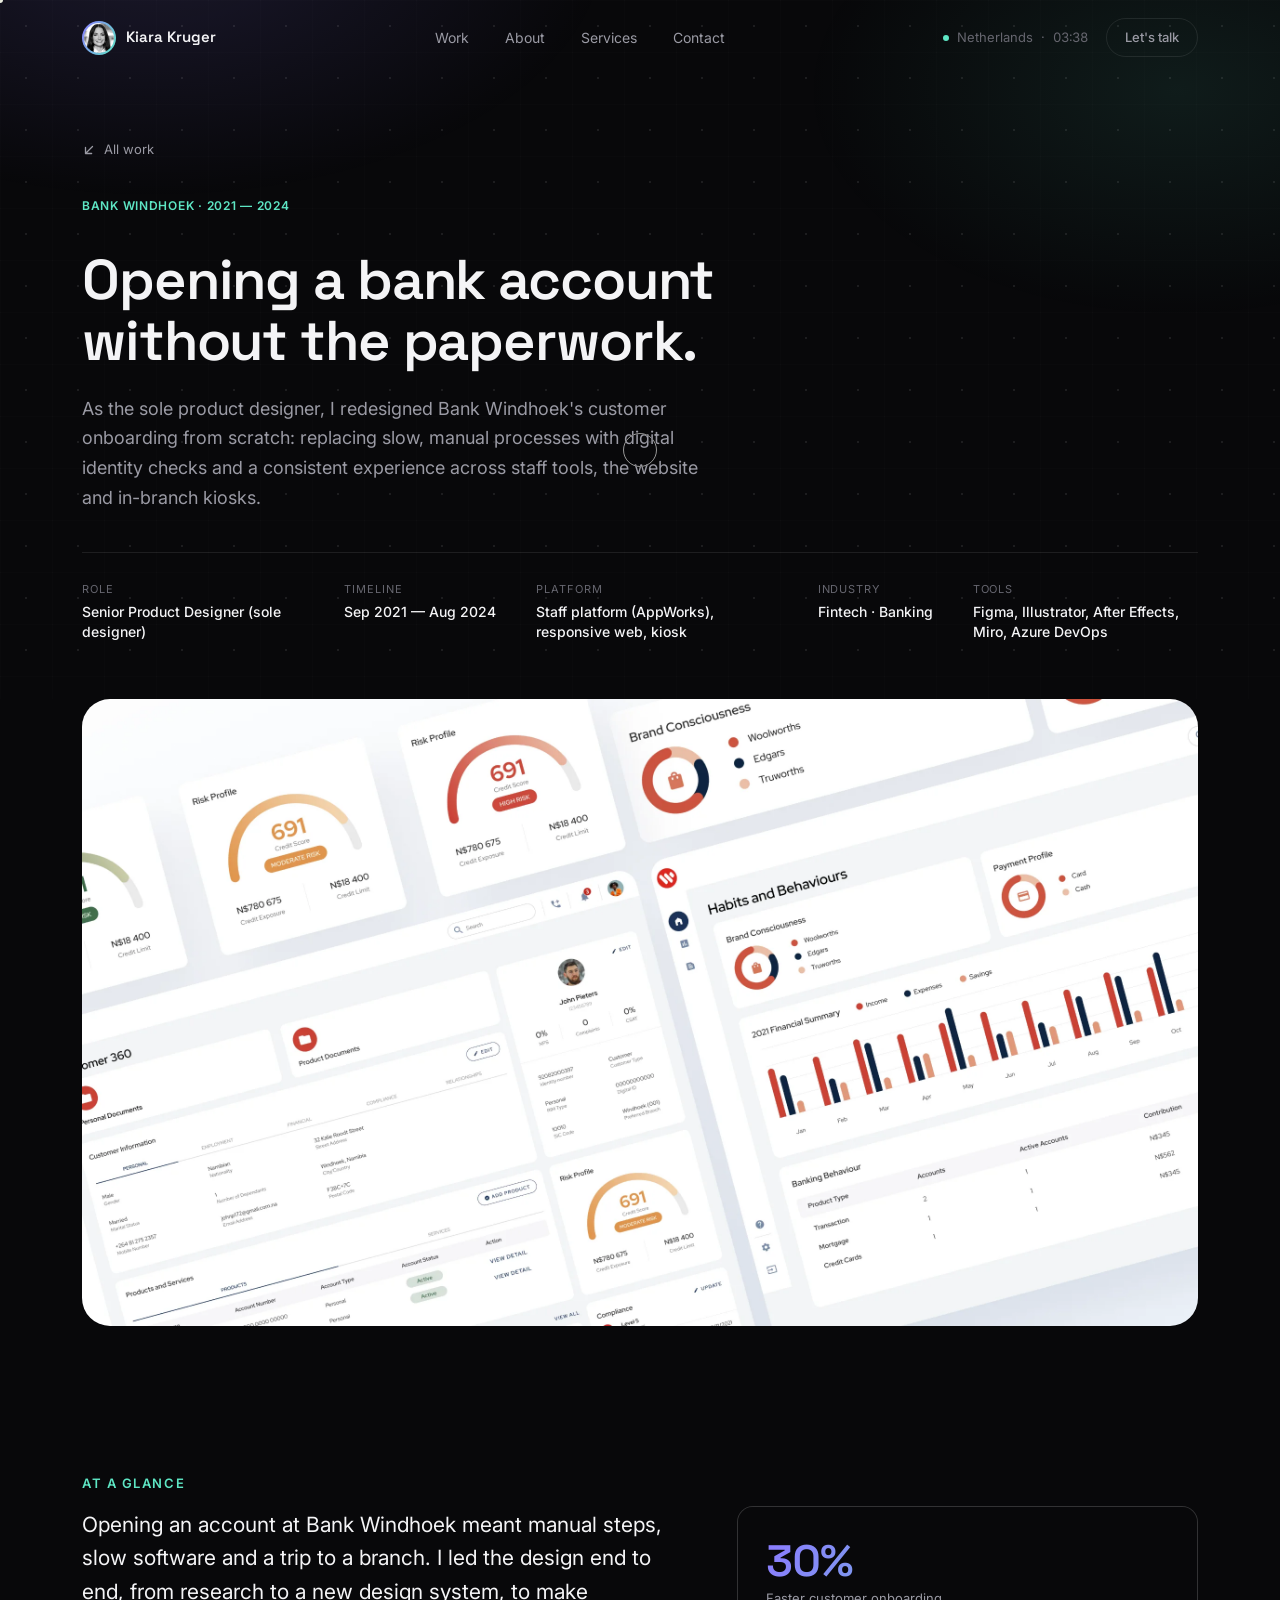
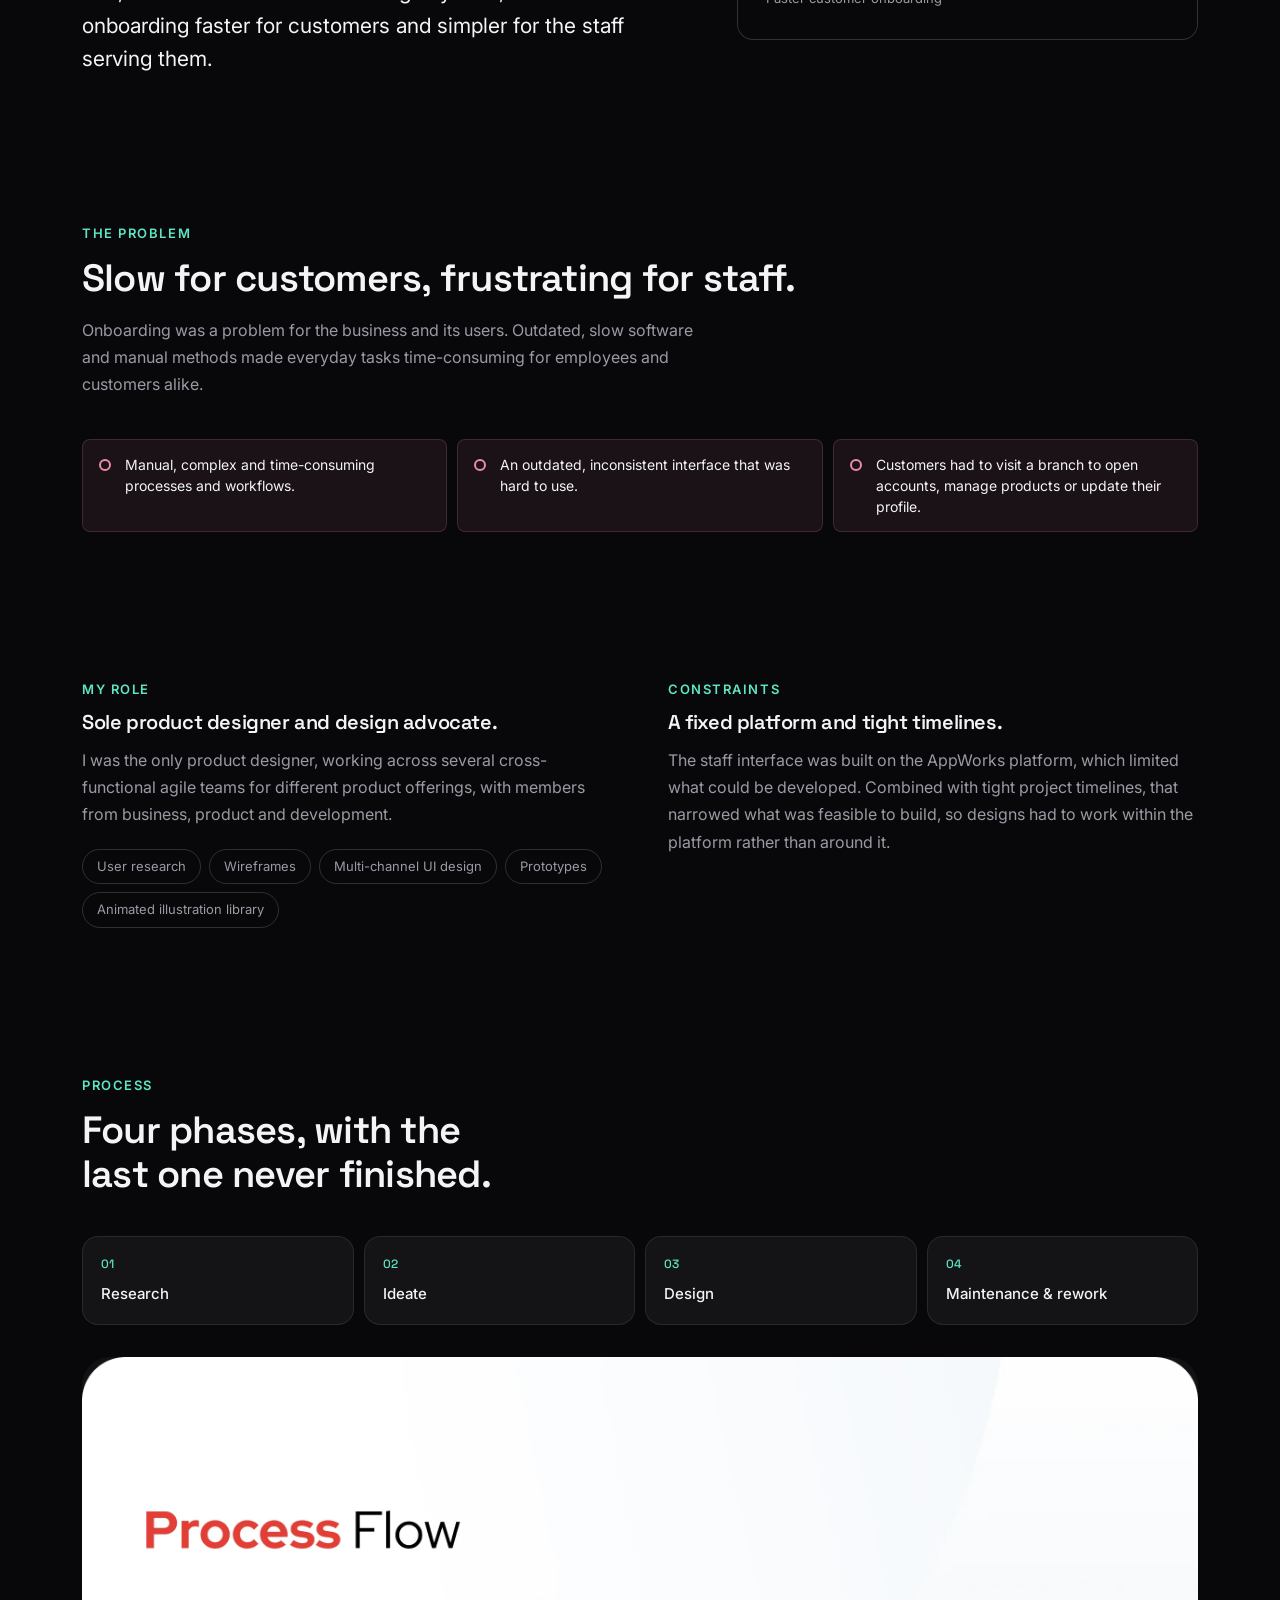
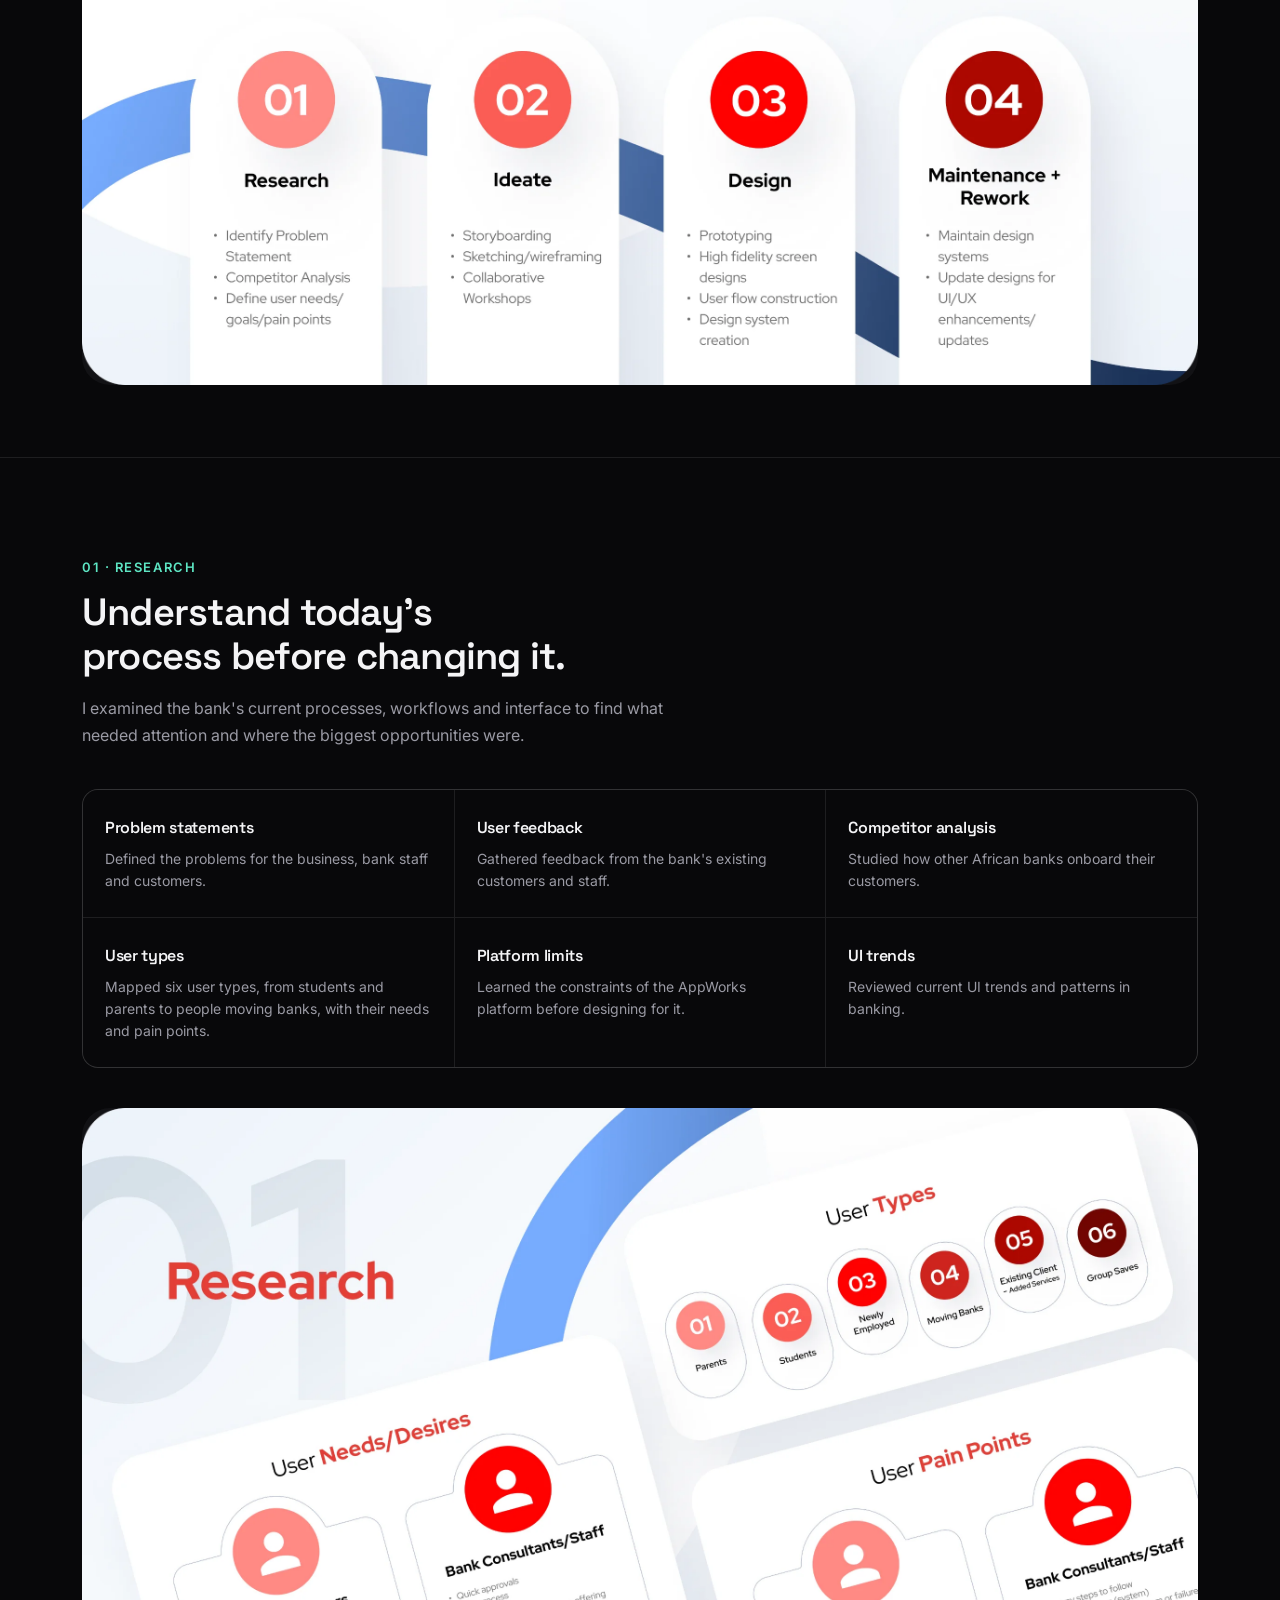
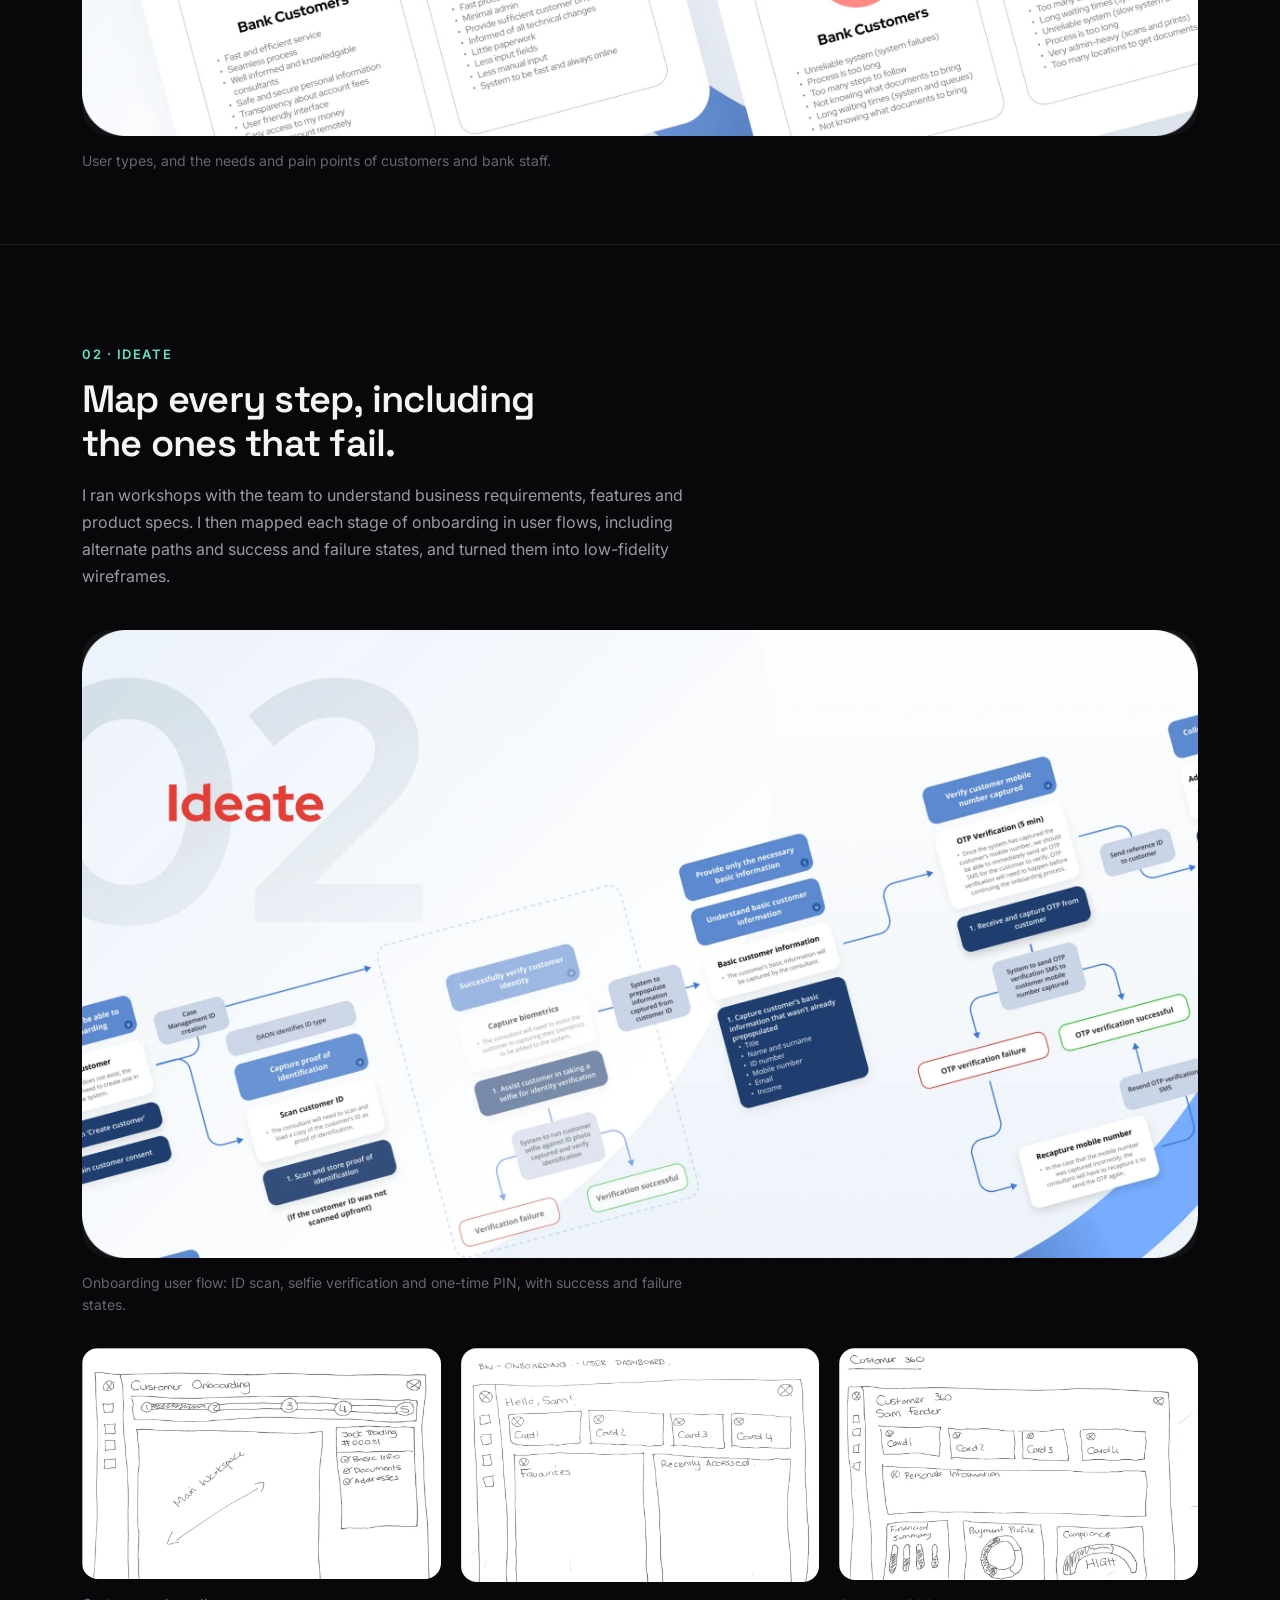
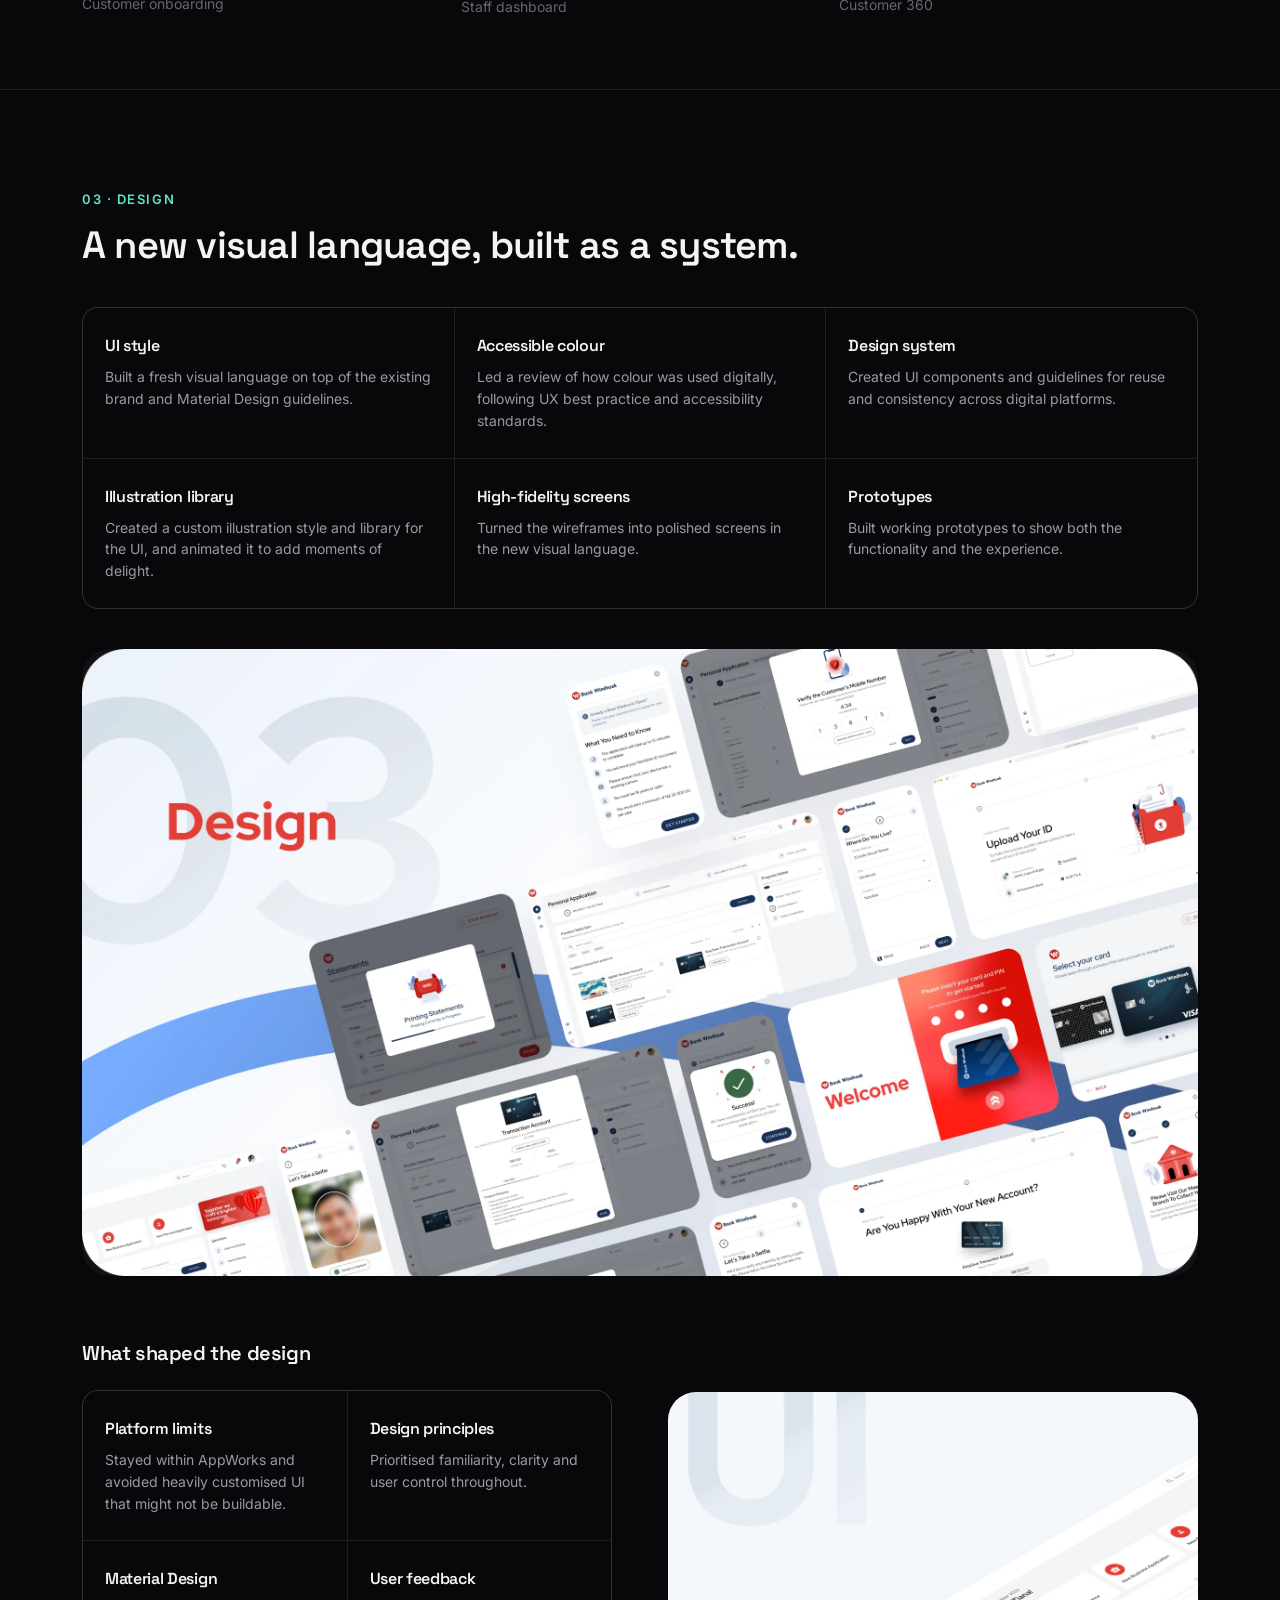
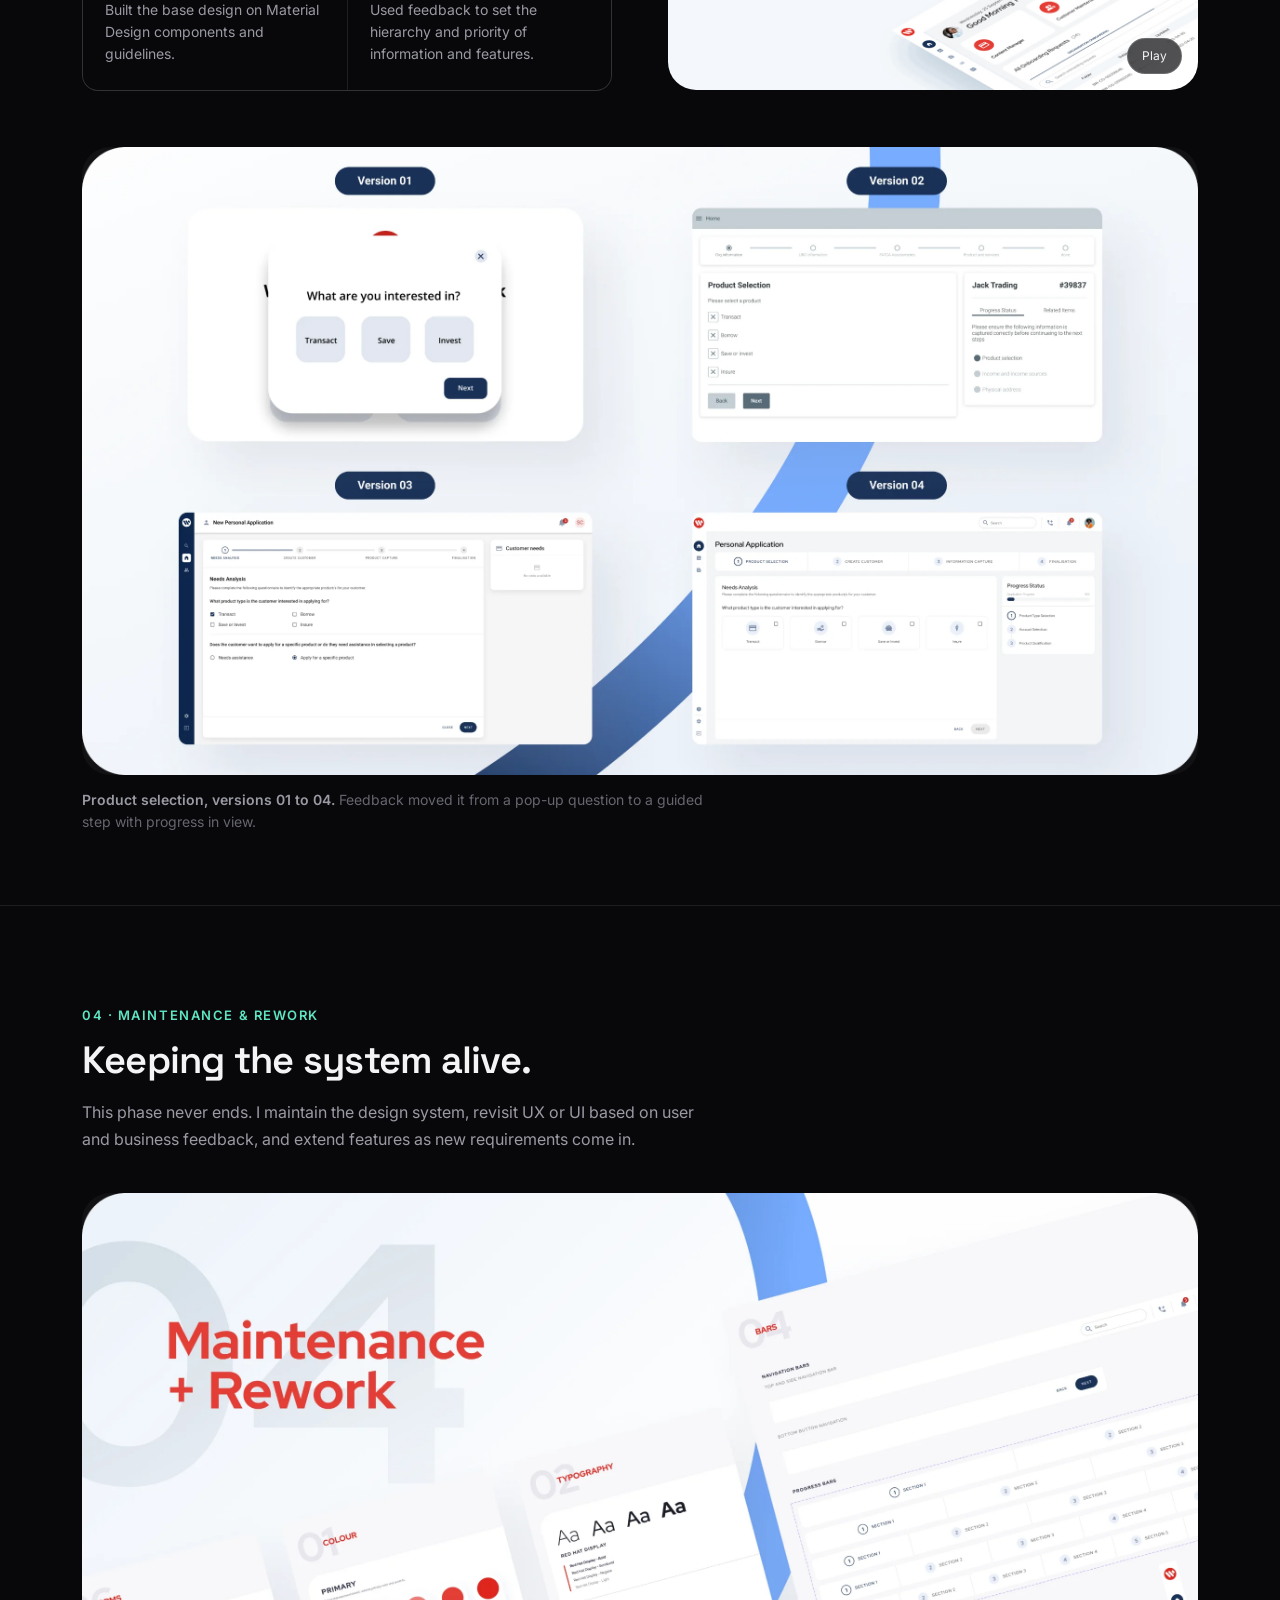
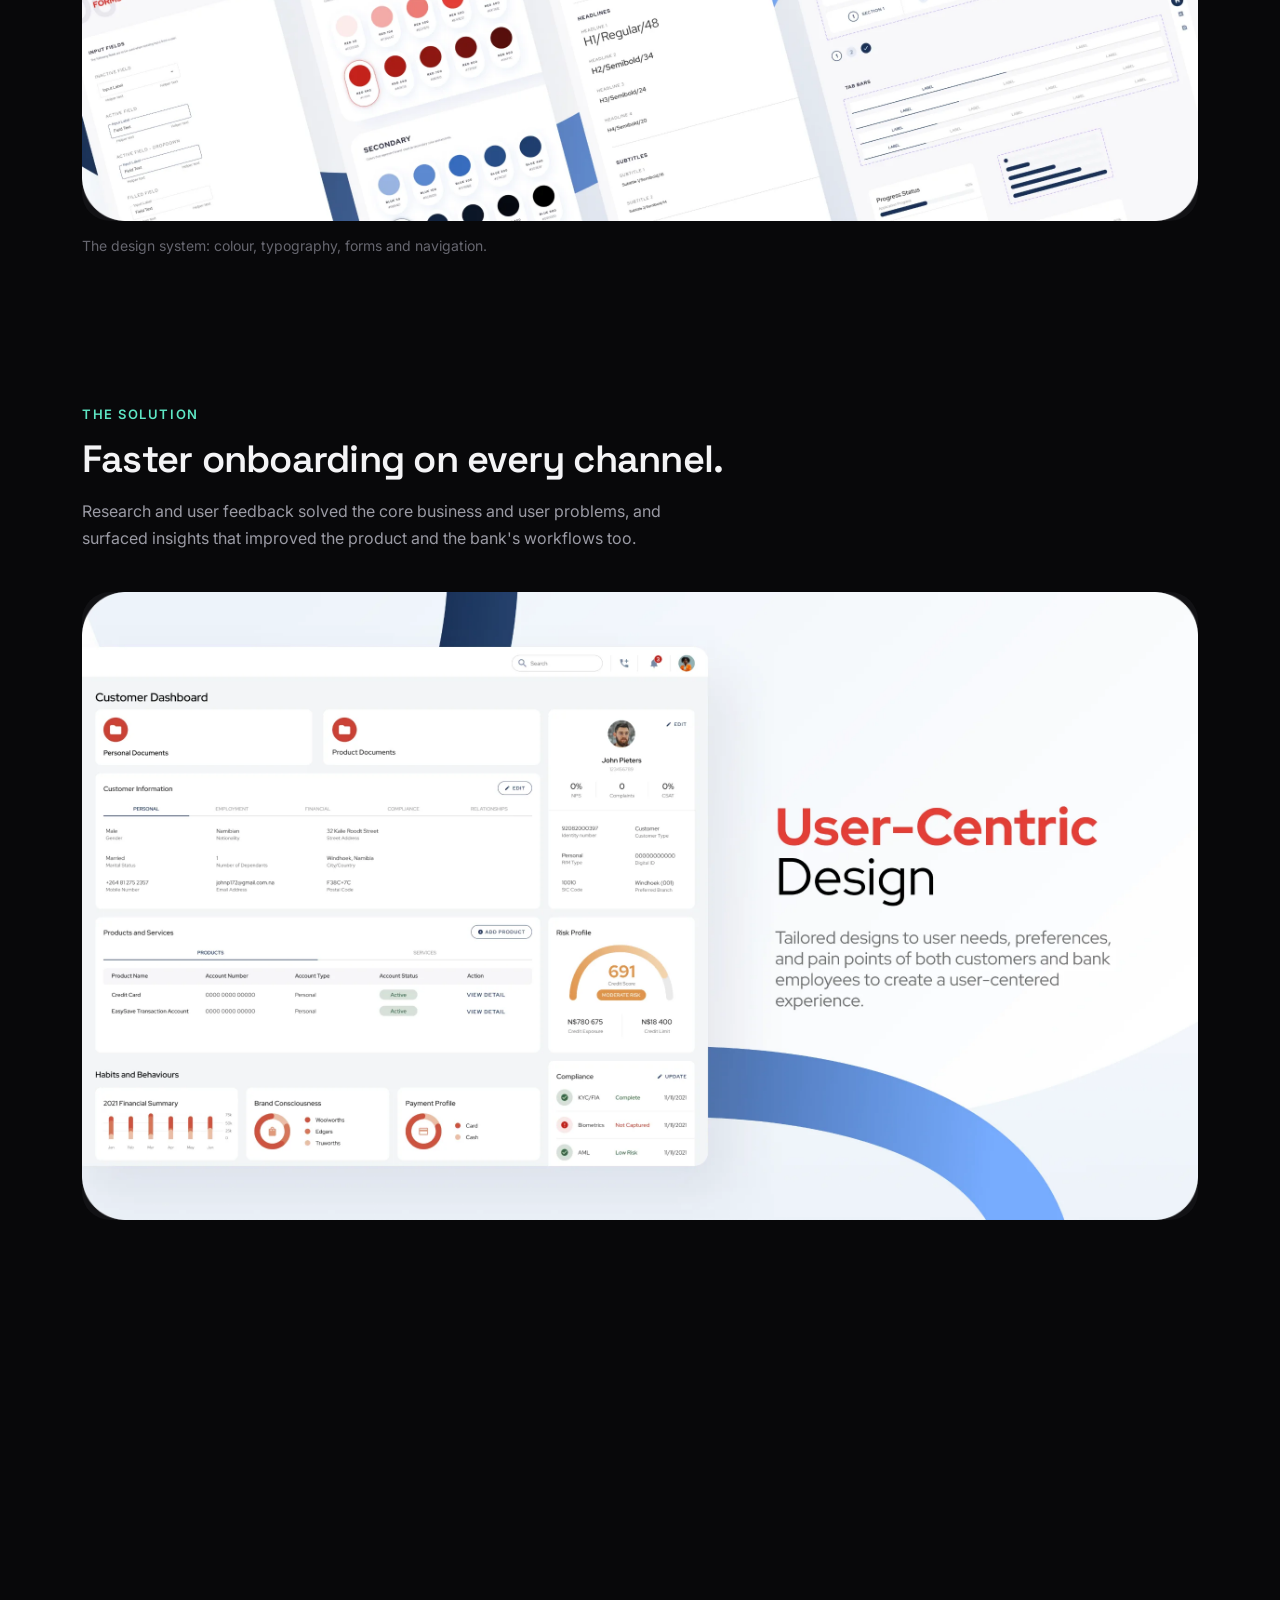
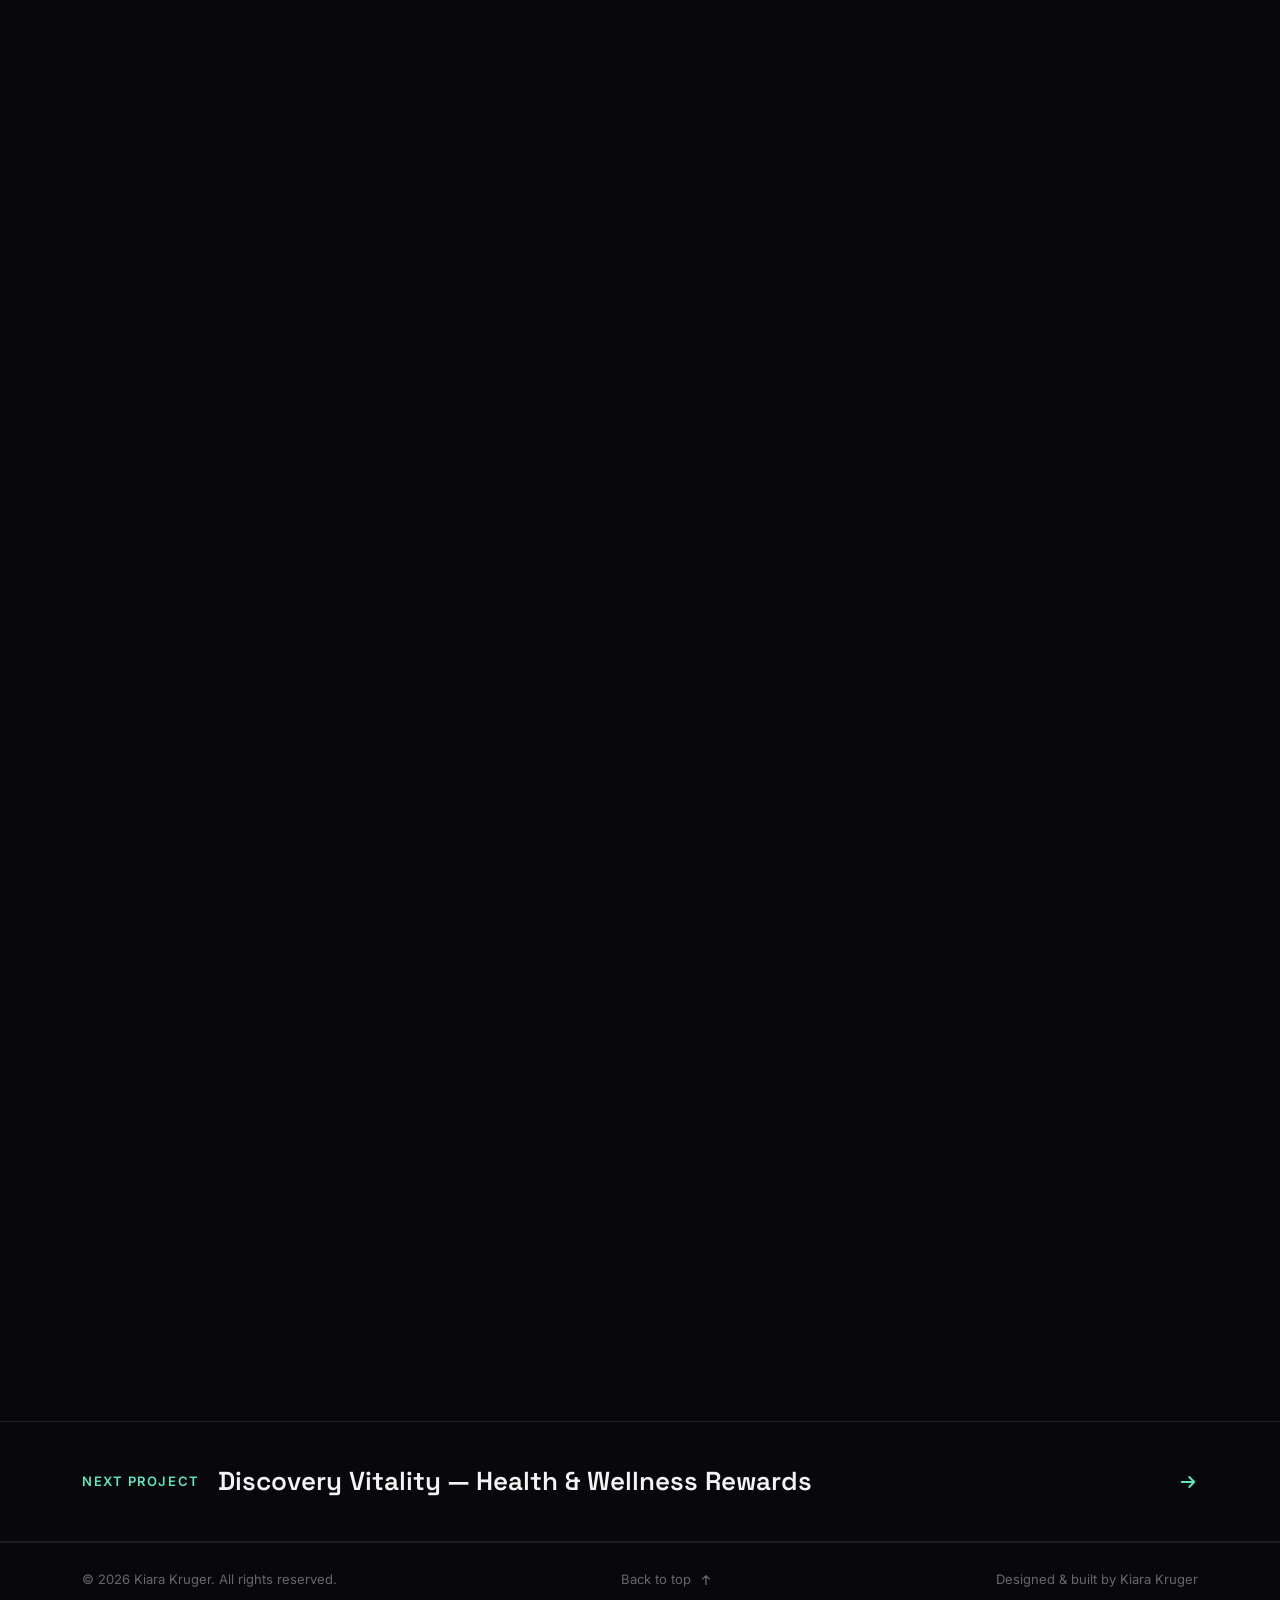
==== commit d728a39c: "Use profile photo in nav, recrop hero avatar, circular About photo Also change the status pill to 'O" ====
--- a/case-bank.html
+++ b/case-bank.html
@@ -26,7 +26,7 @@
 <header class="site-header" id="siteHeader">
   <div class="container header-inner">
     <a href="index.html" class="logo" data-cursor="link">
-      <span class="logo-mark">KK</span>
+      <span class="logo-mark logo-mark--photo"><img src="assets/media/profile/avatar.webp" alt="" width="34" height="34" /></span>
       <span class="logo-text">Kiara Kruger</span>
     </a>
 
--- a/assets/css/style.css
+++ b/assets/css/style.css
@@ -1531,3 +1531,63 @@
 .cs-compare-before::before { content: "Before"; }
 .cs-compare-after::before { content: "After"; }
 @media (max-width: 640px) { .cs-compare { grid-template-columns: 1fr; } }
+
+/* profile photo */
+.avatar--photo { width: 56px; height: 56px; padding: 2px; background: var(--grad-primary); }
+.avatar--photo img { width: 100%; height: 100%; border-radius: 50%; object-fit: cover; filter: grayscale(1); display: block; }
+.logo-mark--photo { padding: 2px; overflow: hidden; }
+.logo-mark--photo img { width: 100%; height: 100%; border-radius: 50%; object-fit: cover; display: block; filter: grayscale(1); }
+
+.profile-grid {
+  display: grid;
+  grid-template-columns: 240px minmax(0, 1fr);
+  gap: 64px;
+  align-items: start;
+}
+.profile-grid .profile-body { max-width: 760px; }
+.profile-photo {
+  position: sticky;
+  top: calc(var(--header-h) + 40px);
+  margin: 8px 0 0;
+  width: 220px;
+  aspect-ratio: 1;
+  border-radius: 50%;
+  display: grid;
+  place-items: center;
+  isolation: isolate;
+}
+/* slowly rotating gradient ring with a soft glow */
+.profile-photo-ring {
+  position: absolute;
+  inset: 0;
+  border-radius: 50%;
+  background: conic-gradient(from var(--ring-angle, 0deg), var(--accent-violet), var(--accent-2), transparent 55%, var(--accent-violet));
+  animation: ring-spin 9s linear infinite;
+  z-index: -1;
+}
+.profile-photo-ring::after {
+  content: "";
+  position: absolute;
+  inset: -14px;
+  border-radius: 50%;
+  background: inherit;
+  filter: blur(22px);
+  opacity: 0.35;
+}
+.profile-photo img {
+  width: calc(100% - 6px);
+  height: calc(100% - 6px);
+  object-fit: cover;
+  border-radius: 50%;
+  border: 4px solid var(--bg);
+  filter: grayscale(1) contrast(1.02);
+  transition: transform 0.6s var(--ease);
+}
+.profile-photo:hover img { transform: scale(1.03); }
+@property --ring-angle { syntax: "<angle>"; inherits: false; initial-value: 0deg; }
+@keyframes ring-spin { to { --ring-angle: 360deg; } }
+@media (prefers-reduced-motion: reduce) { .profile-photo-ring { animation: none; } }
+@media (max-width: 860px) {
+  .profile-grid { grid-template-columns: 1fr; gap: 36px; }
+  .profile-photo { position: relative; top: 0; width: 180px; }
+}
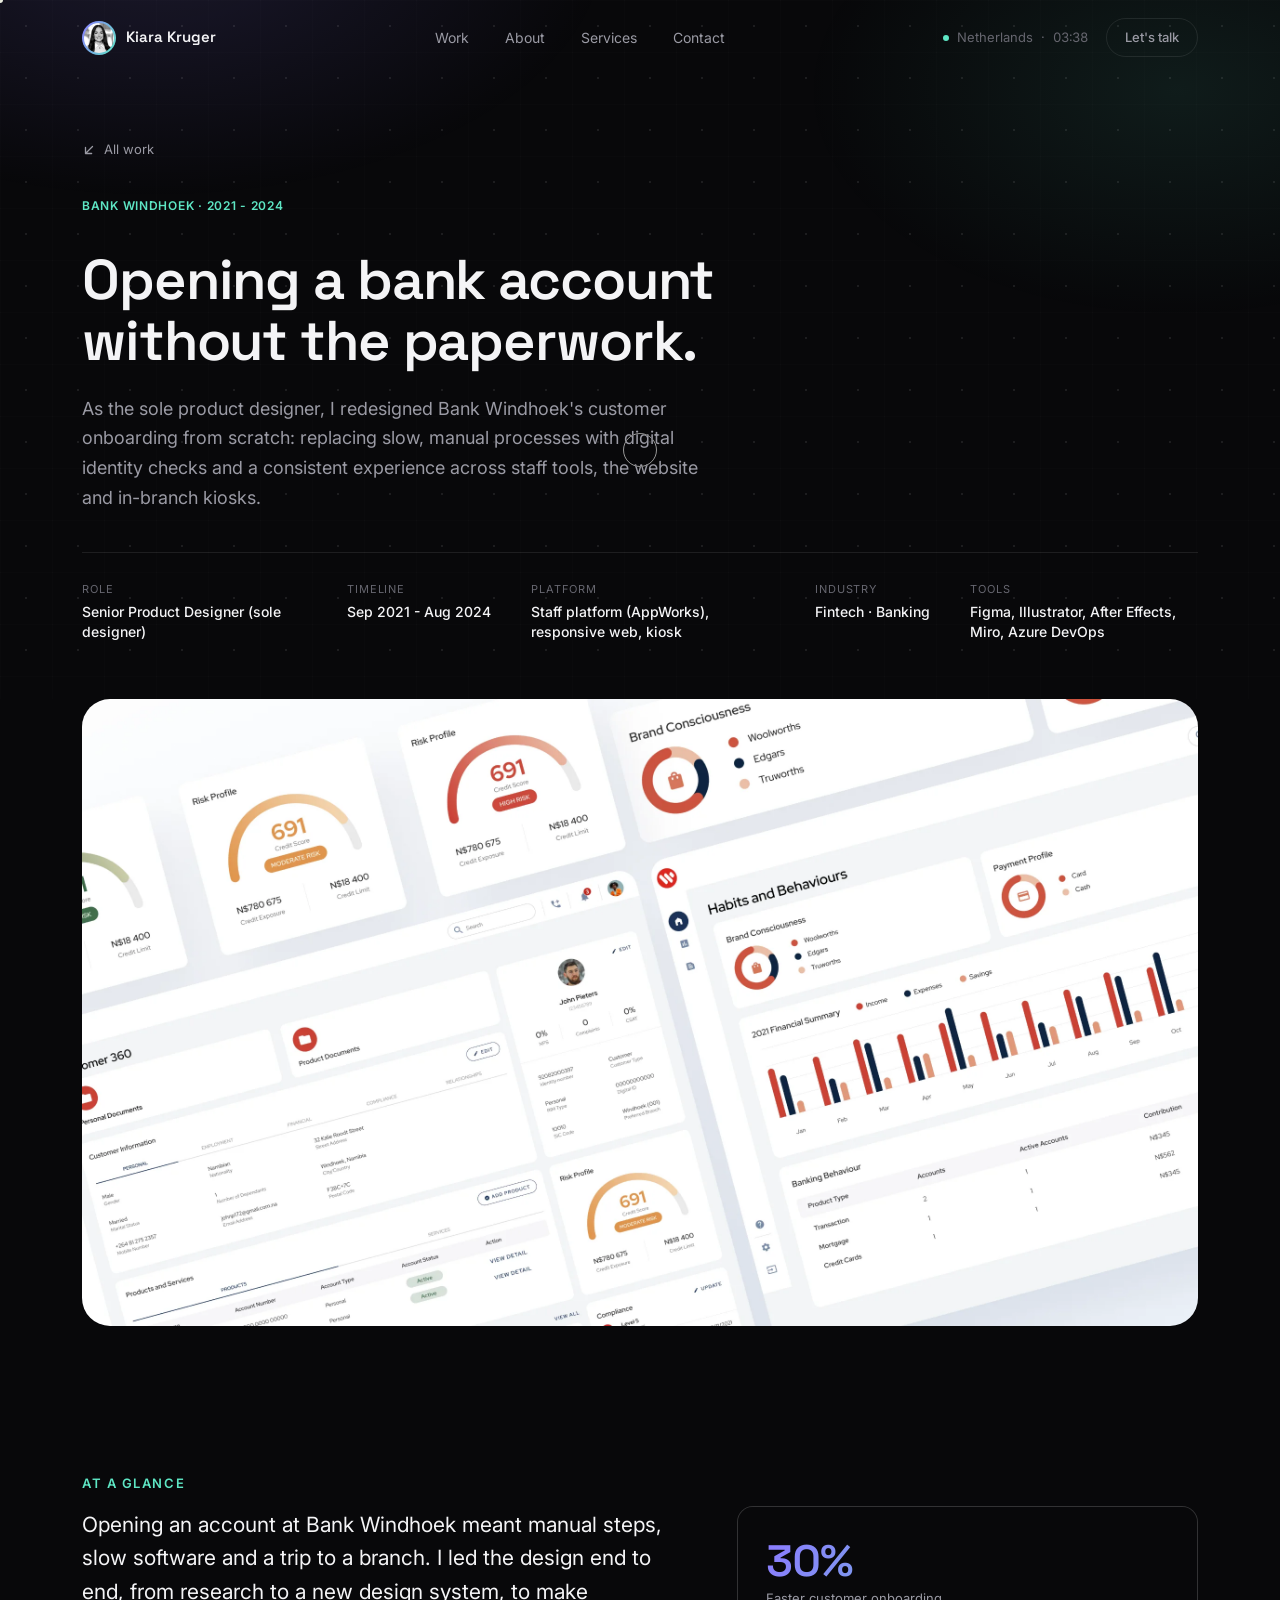
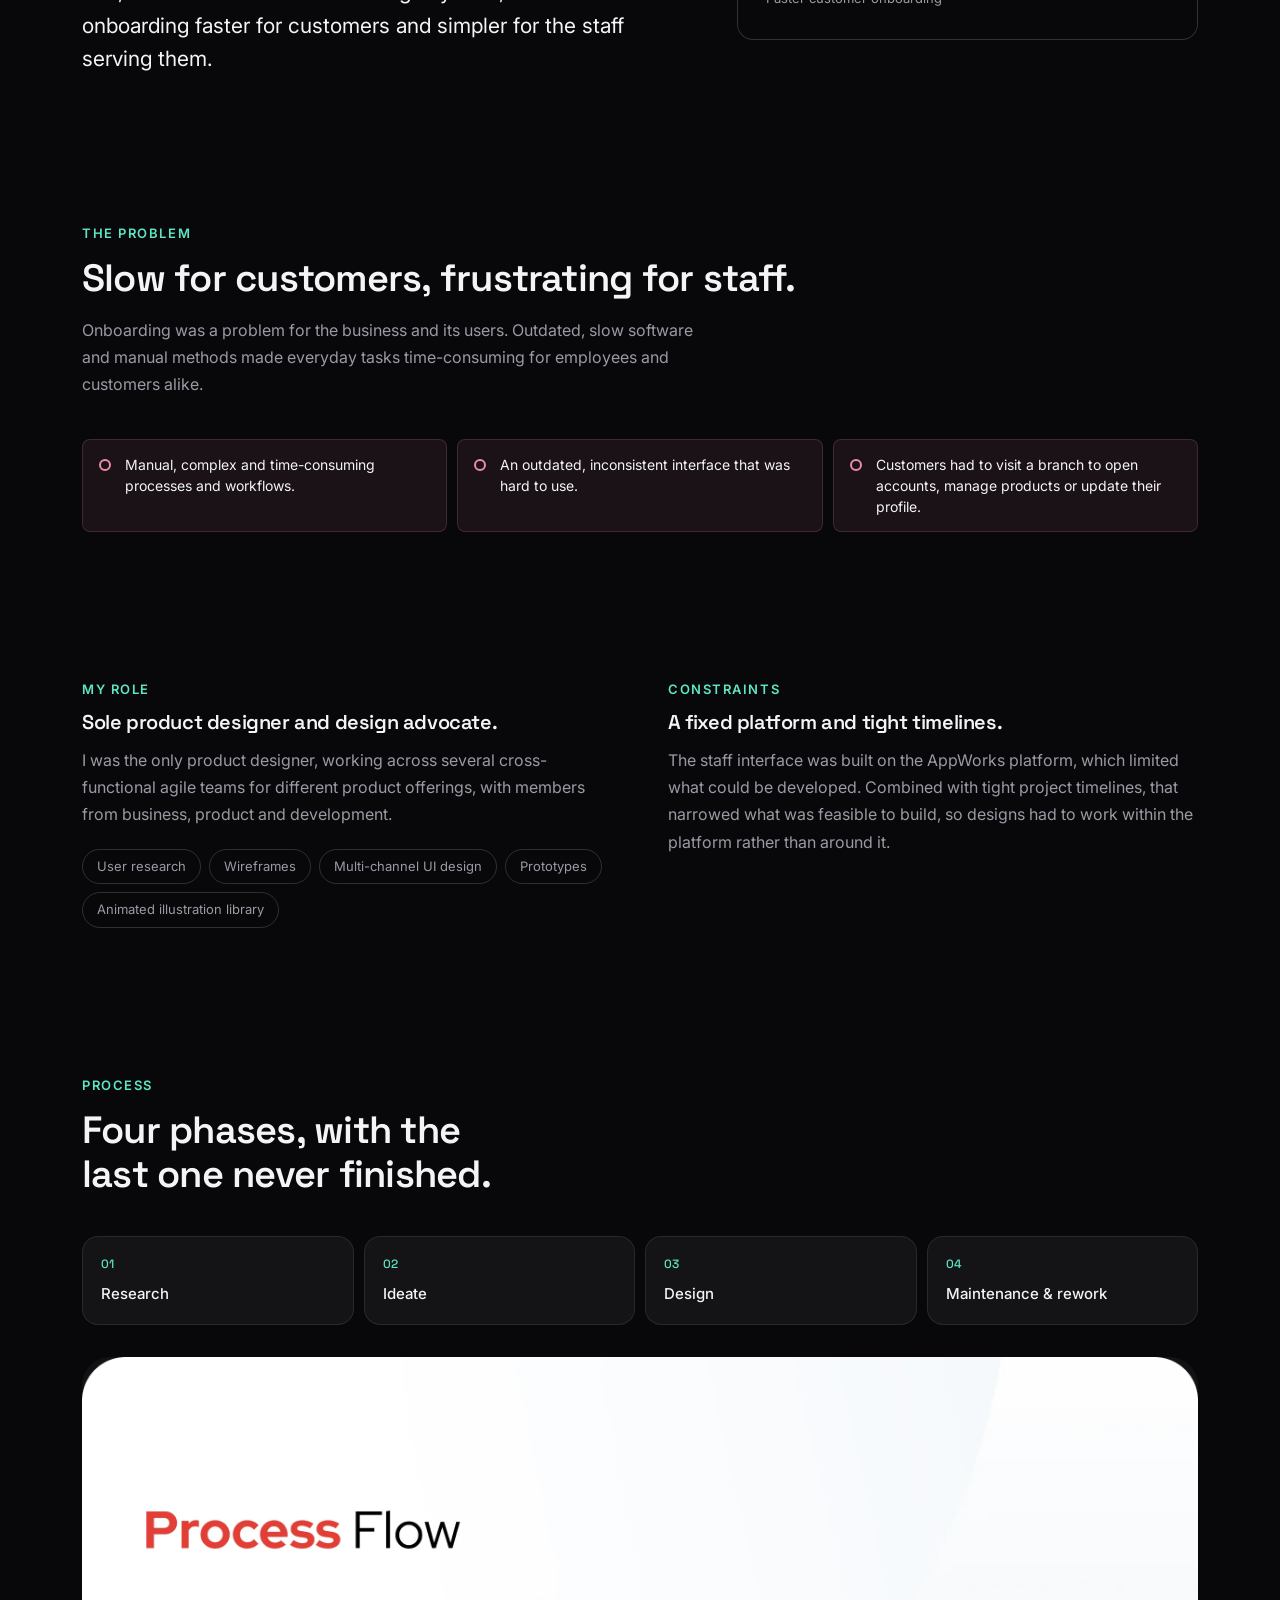
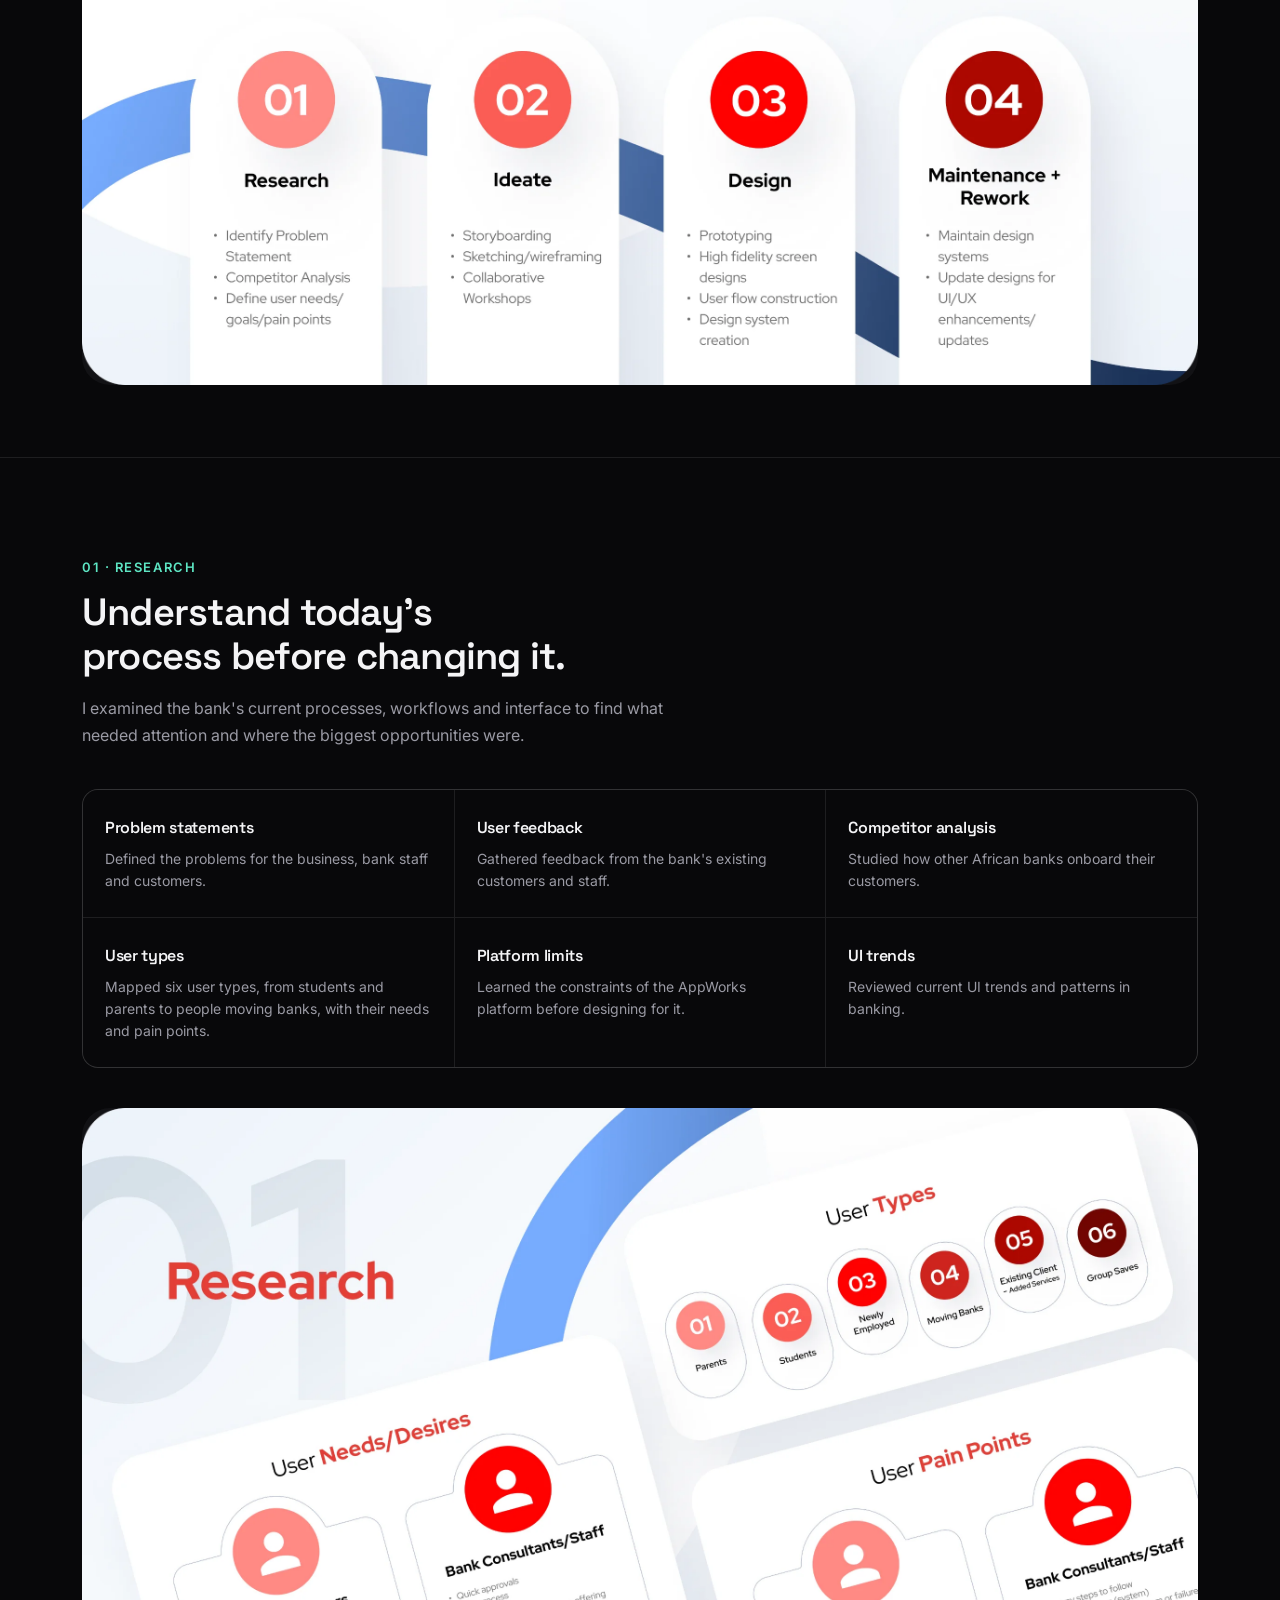
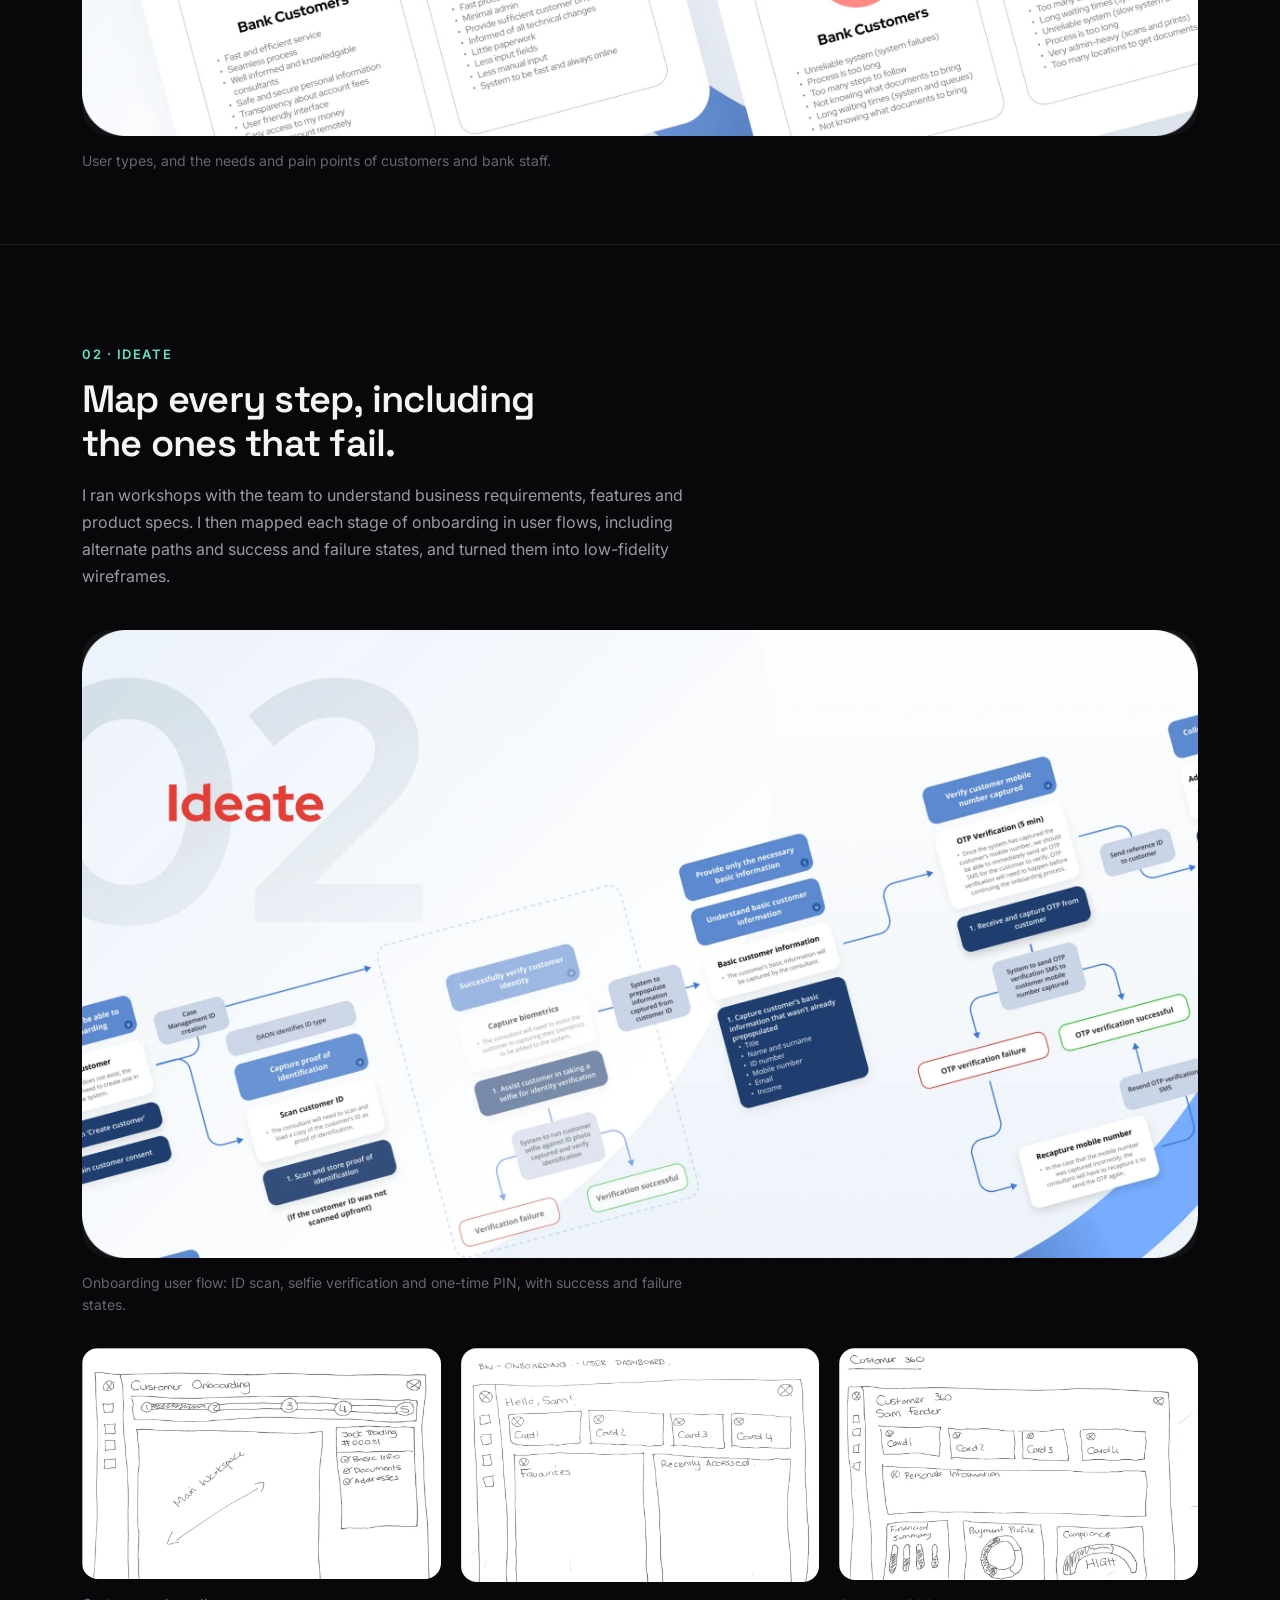
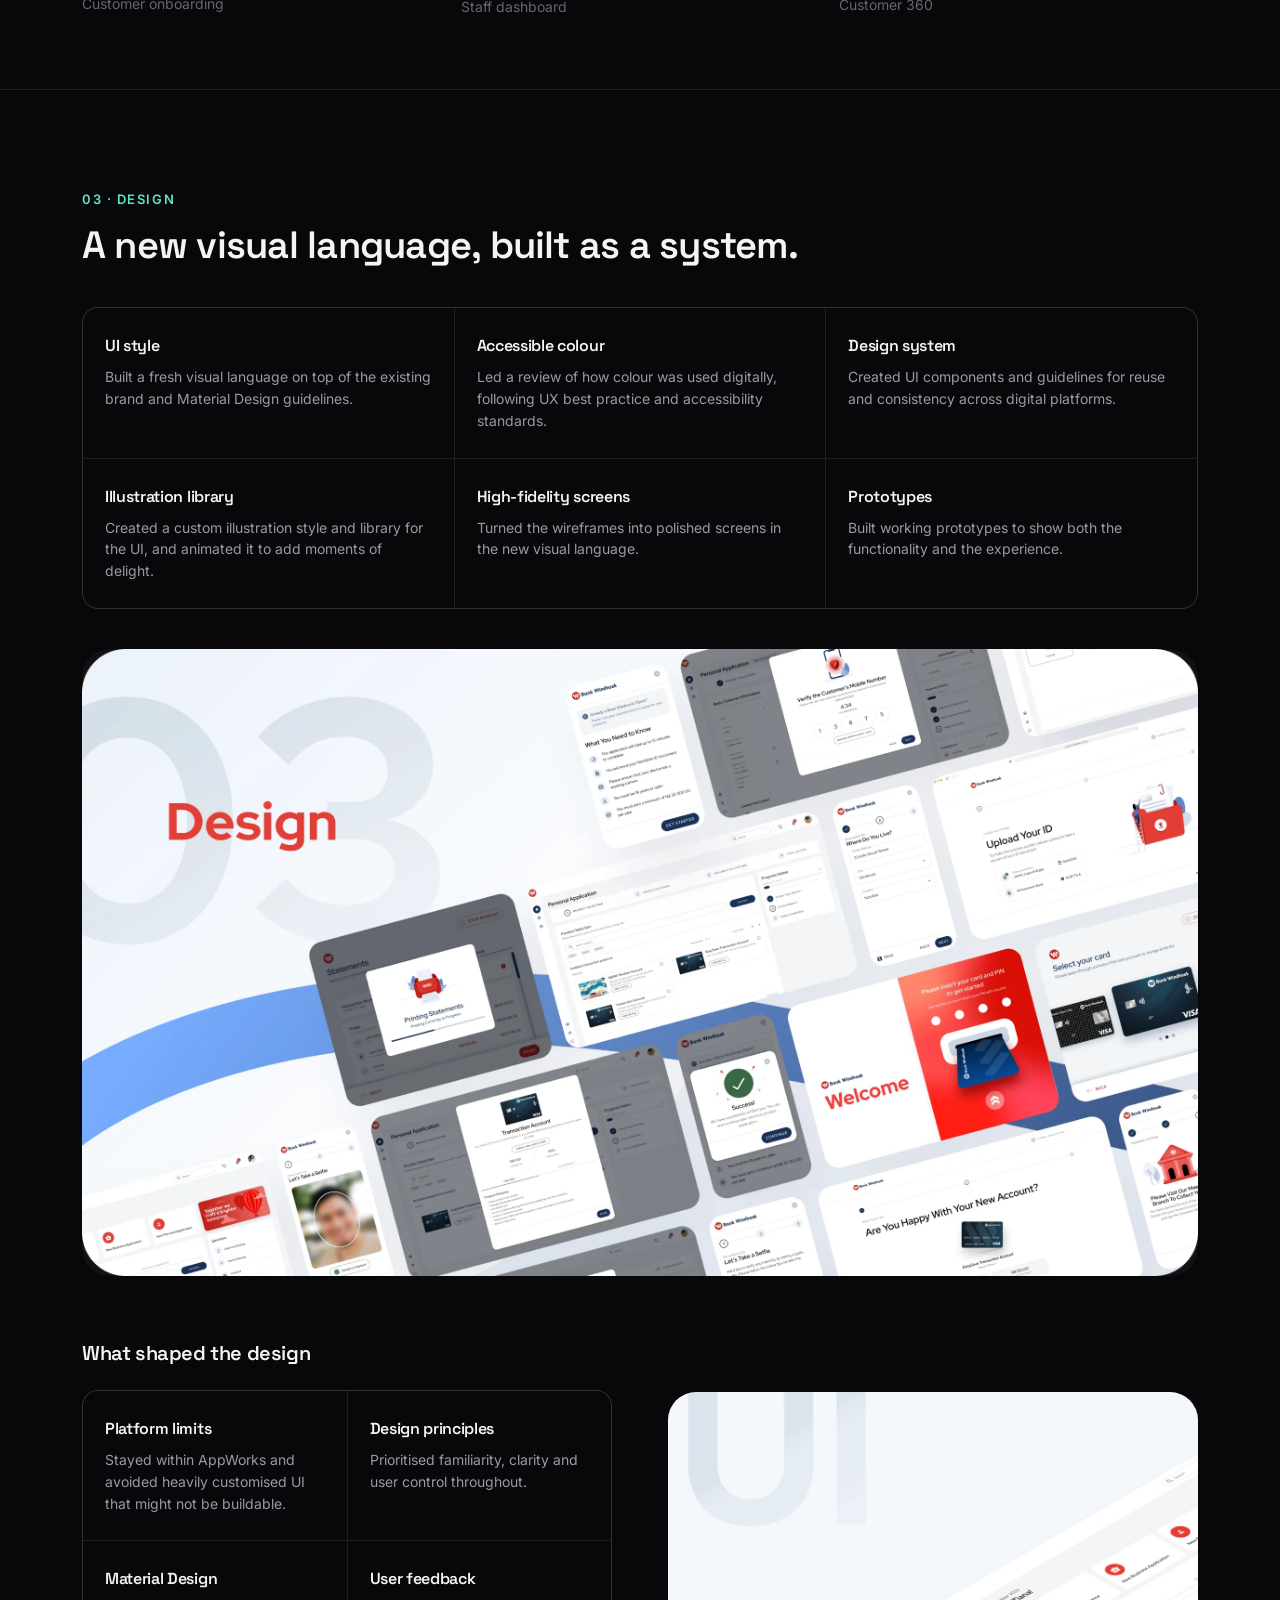
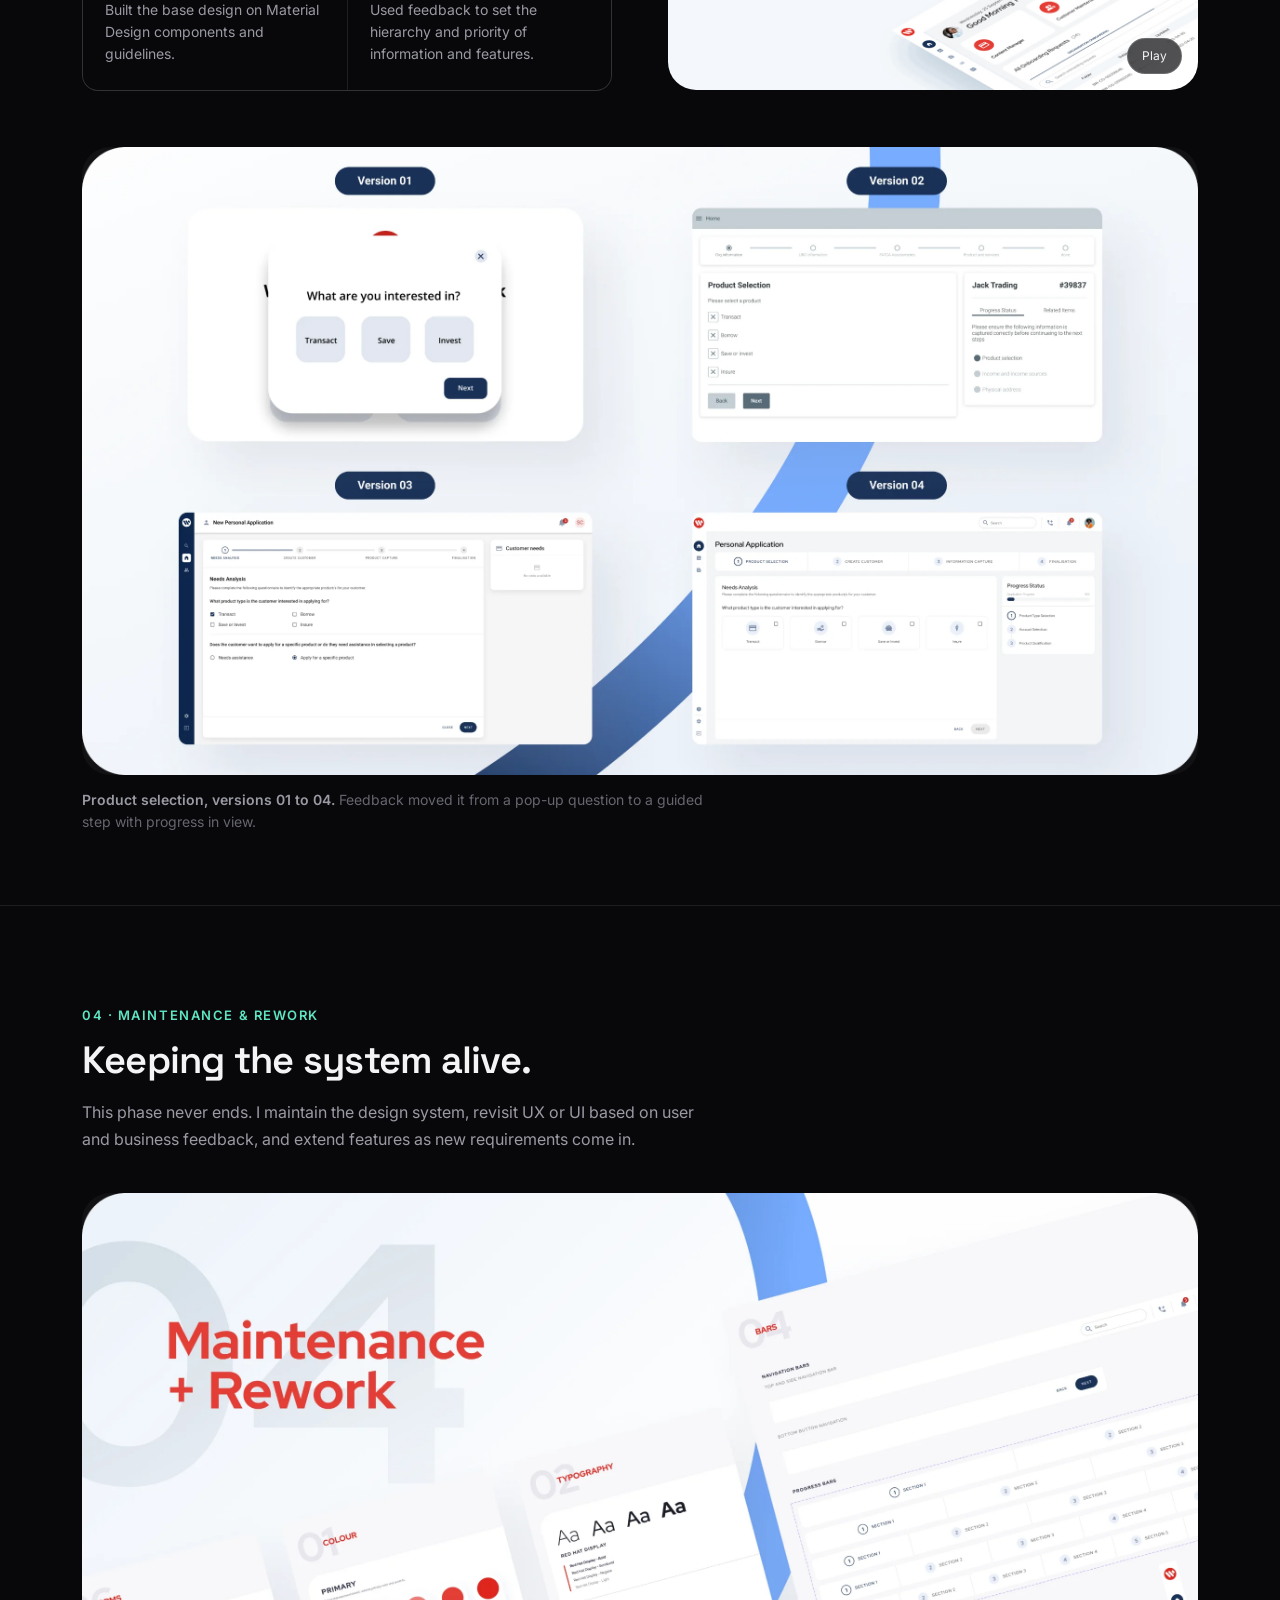
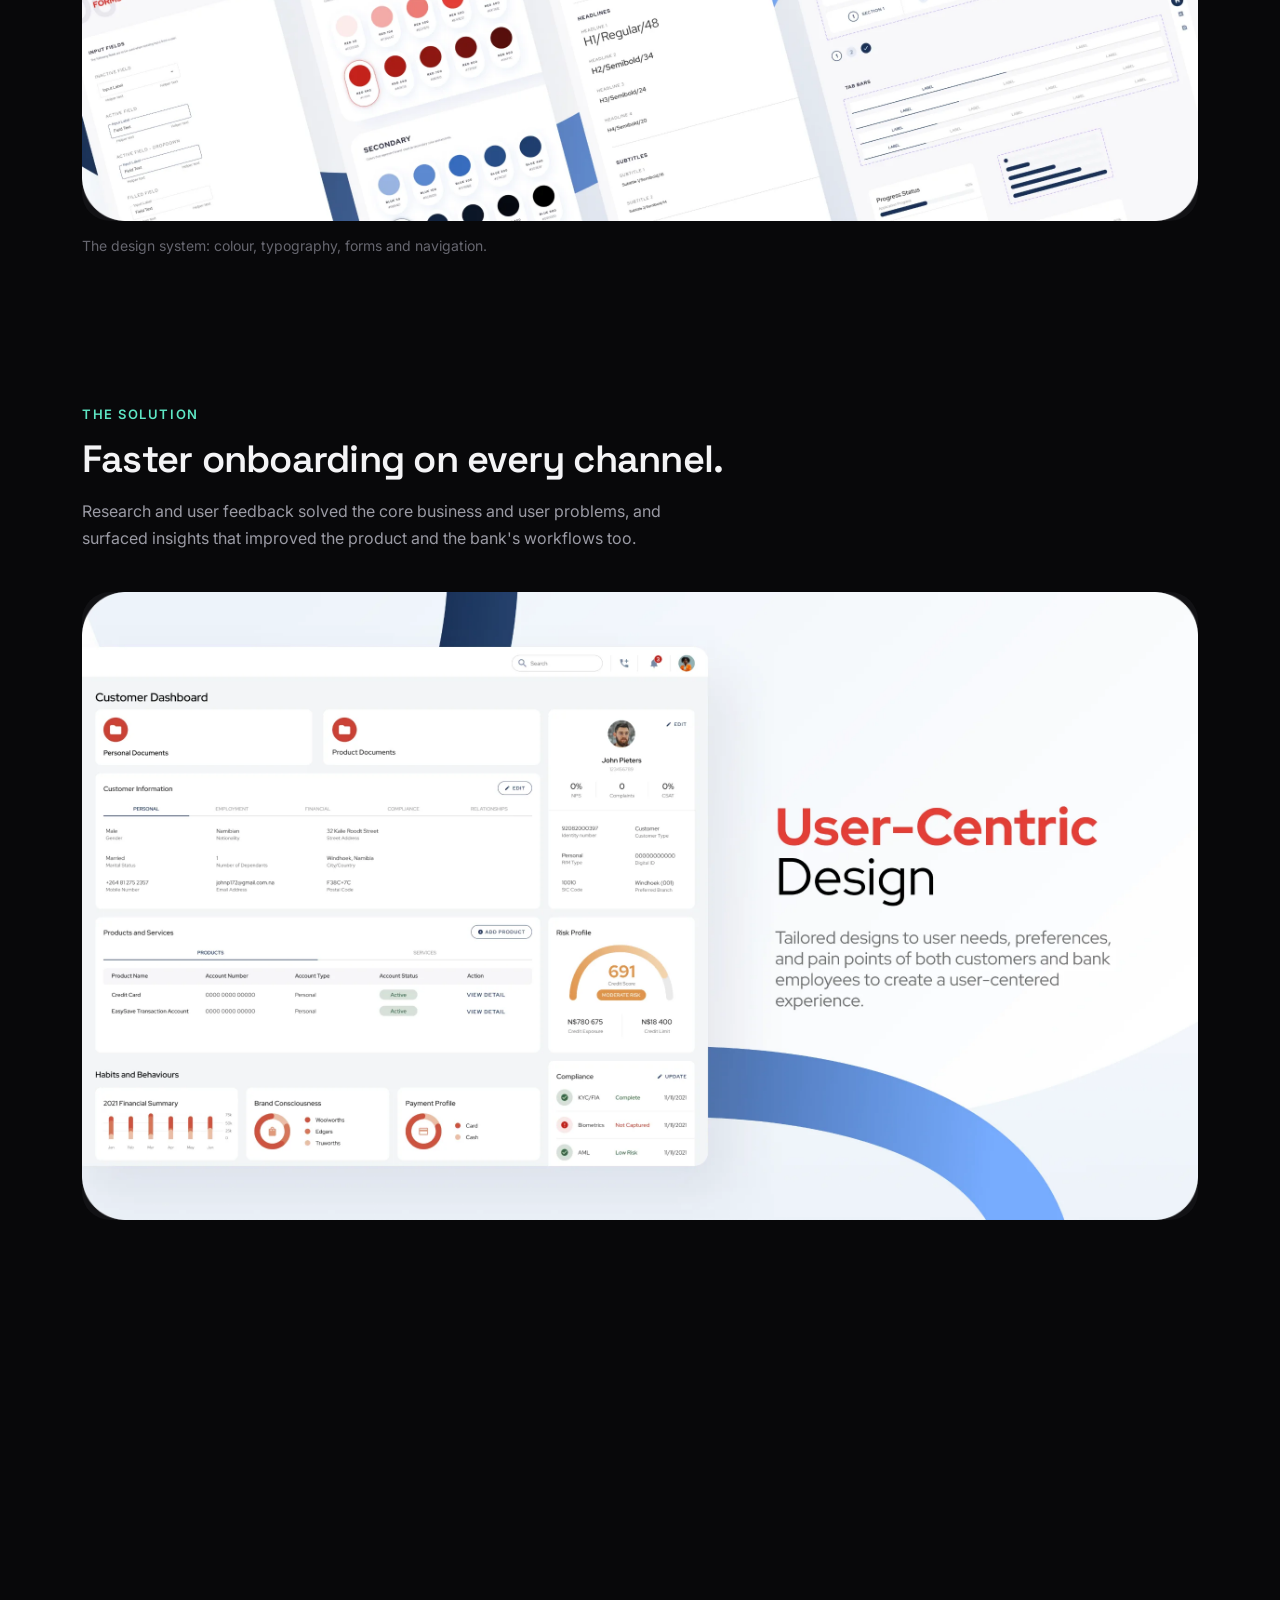
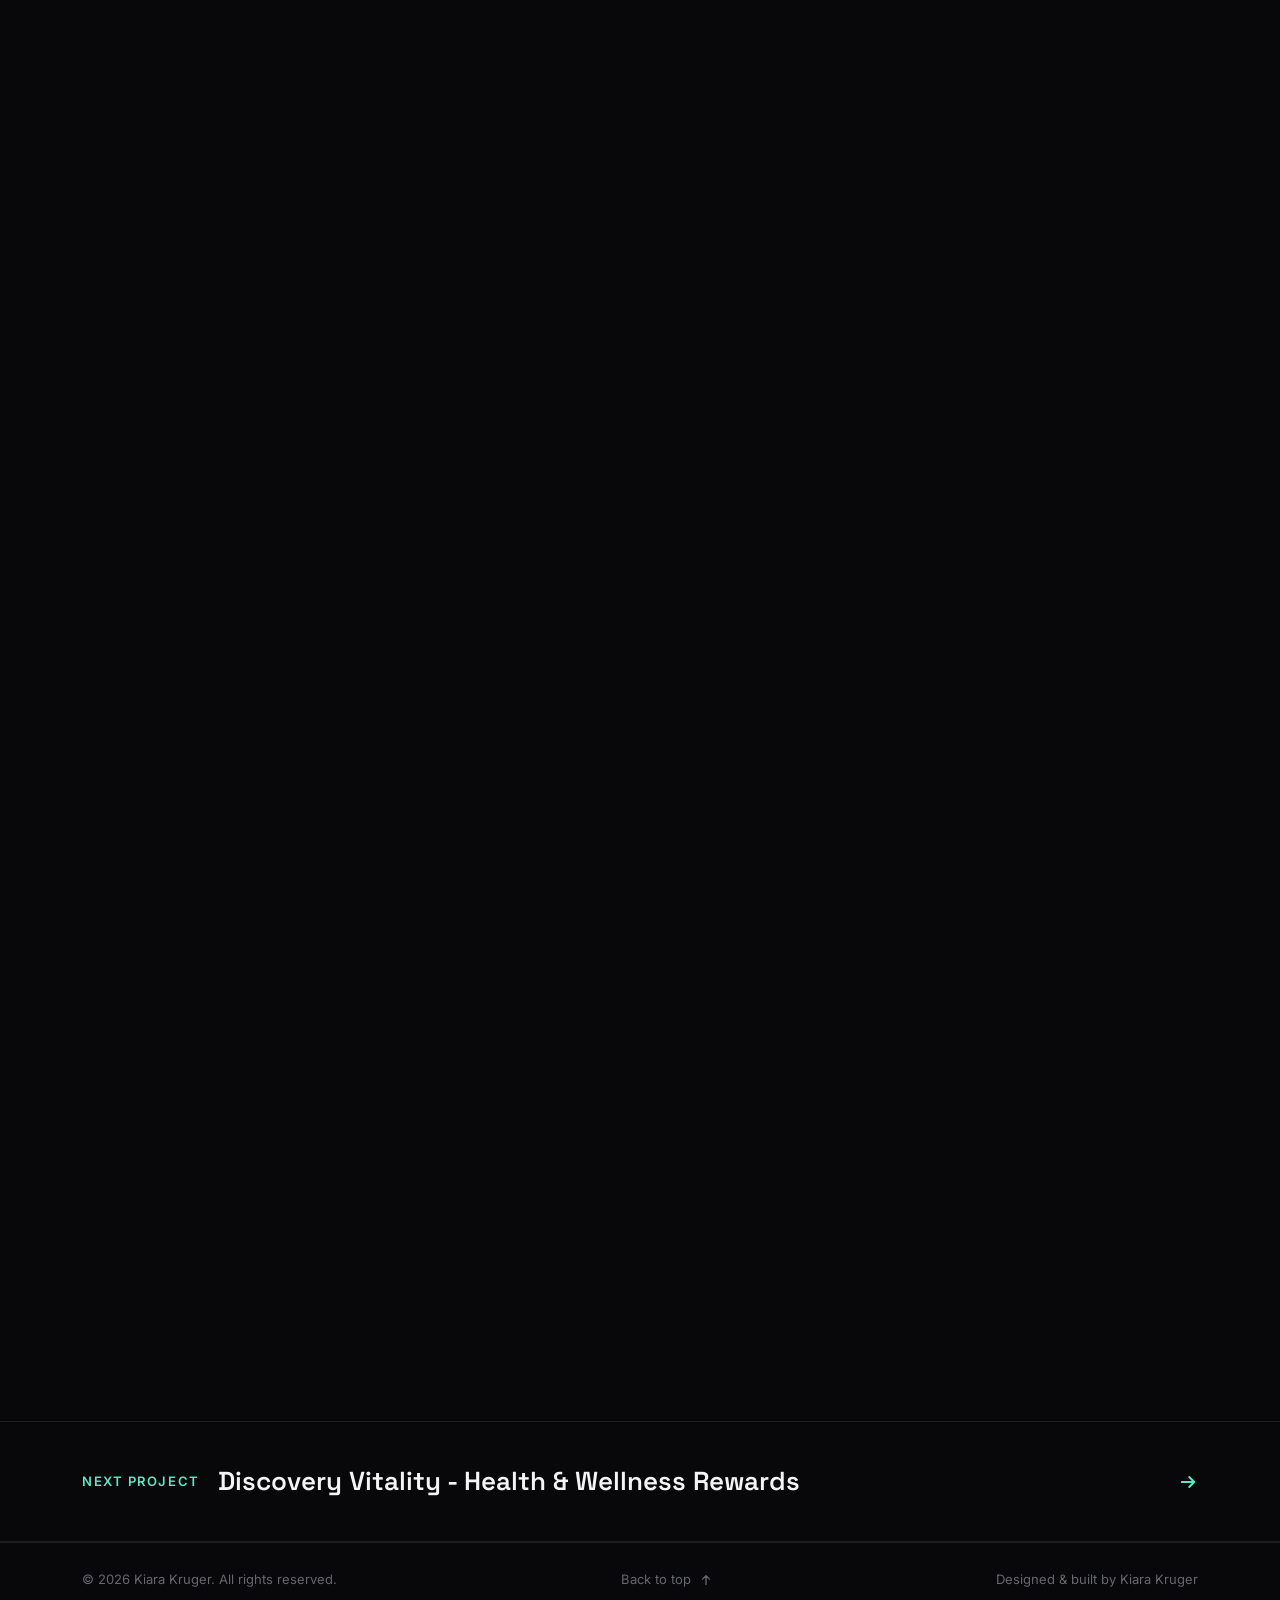
==== commit 6529882c: "Replace em dashes with hyphens in all copy Co-Authored-By: Claude Opus 5.5 <noreply@anthropic.com> C" ====
--- a/case-bank.html
+++ b/case-bank.html
@@ -3,7 +3,7 @@
 <head>
 <meta charset="UTF-8" />
 <meta name="viewport" content="width=device-width, initial-scale=1.0" />
-<title>Bank Onboarding Redesign — Kiara Kruger</title>
+<title>Bank Onboarding Redesign - Kiara Kruger</title>
 <meta name="description" content="Case study: redesigning Bank Windhoek's customer onboarding across staff tools, web and kiosk, cutting onboarding time by 30%." />
 
 <link rel="icon" href="data:,">
@@ -77,7 +77,7 @@
         All work
       </a>
 
-      <span class="project-tag" data-reveal style="--d:1">Bank Windhoek · 2021 — 2024</span>
+      <span class="project-tag" data-reveal style="--d:1">Bank Windhoek · 2021 - 2024</span>
       <h1 class="case-title" data-reveal style="--d:2">Opening a bank account without the paperwork.</h1>
       <p class="case-summary" data-reveal style="--d:3">
         As the sole product designer, I redesigned Bank Windhoek's customer onboarding from scratch:
@@ -87,7 +87,7 @@
 
       <dl class="cs-facts" data-reveal style="--d:4">
         <div><dt>Role</dt><dd>Senior Product Designer (sole designer)</dd></div>
-        <div><dt>Timeline</dt><dd>Sep 2021 — Aug 2024</dd></div>
+        <div><dt>Timeline</dt><dd>Sep 2021 - Aug 2024</dd></div>
         <div><dt>Platform</dt><dd>Staff platform (AppWorks), responsive web, kiosk</dd></div>
         <div><dt>Industry</dt><dd>Fintech · Banking</dd></div>
         <div><dt>Tools</dt><dd>Figma, Illustrator, After Effects, Miro, Azure DevOps</dd></div>
@@ -414,7 +414,7 @@
   <a href="case-discovery.html" class="case-next" data-cursor="link">
     <div class="container case-next-inner">
       <span class="eyebrow">Next project</span>
-      <span class="case-next-title">Discovery Vitality — Health &amp; Wellness Rewards</span>
+      <span class="case-next-title">Discovery Vitality - Health &amp; Wellness Rewards</span>
       <svg width="20" height="20" viewBox="0 0 16 16" fill="none" class="case-next-arrow"><path d="M3 8h10M9 4l4 4-4 4" stroke="currentColor" stroke-width="1.5" stroke-linecap="round" stroke-linejoin="round"/></svg>
     </div>
   </a>
--- a/assets/css/style.css
+++ b/assets/css/style.css
@@ -1,5 +1,5 @@
 /* =========================================================
-   Kiara Kruger — Portfolio
+   Kiara Kruger - Portfolio
    Dark, clean, modern. Static HTML/CSS/JS, no build step.
 ========================================================= */
 
@@ -140,7 +140,7 @@
 }
 
 /* ---------- Interactive grid field ---------- */
-/* Scoped to whichever section contains it (Hero, Contact) — that
+/* Scoped to whichever section contains it (Hero, Contact) - that
    section needs position:relative + isolation:isolate. */
 .grid-field {
   position: absolute;
@@ -956,16 +956,21 @@
   flex-wrap: wrap;
   justify-content: center;
   align-items: center;
-  gap: 20px 48px;
-}
-.logos-row span {
-  font-family: "Space Grotesk", sans-serif;
-  font-size: 18px;
-  color: var(--text-faint);
-  opacity: 0.6;
-  transition: opacity var(--dur-fast), color var(--dur-fast);
-}
-.logos-row span:hover { opacity: 1; color: var(--text); }
+  gap: 28px 64px;
+}
+.logos-row img {
+  display: block;
+  width: auto;
+  max-width: 100%;
+  opacity: 0.55;
+  transition: opacity var(--dur-fast);
+}
+.logos-row img:hover { opacity: 1; }
+/* heights balanced by eye so each mark carries similar visual weight */
+.logos-row .logo-settly { height: 30px; }
+.logos-row .logo-bank { height: 22px; }
+.logos-row .logo-discovery { height: 48px; }
+.logos-row .logo-vitality { height: 40px; }
 
 /* ================= Contact ================= */
 .contact { position: relative; isolation: isolate; padding: 150px 0; text-align: center; }
@@ -1591,3 +1596,61 @@
   .profile-grid { grid-template-columns: 1fr; gap: 36px; }
   .profile-photo { position: relative; top: 0; width: 180px; }
 }
+
+/* project card image (until dedicated thumbnails are made) */
+.project-visual--thumb img {
+  display: block;
+  width: 100%;
+  height: auto;
+  border-radius: var(--radius-md);
+  border: 1px solid var(--border);
+  background: var(--bg-elevated);
+  box-shadow: 0 30px 60px -20px rgba(0,0,0,0.6);
+}
+.project-visual--bare img { aspect-ratio: auto; object-fit: contain; border: 0; background: none; box-shadow: none; }
+
+/* settly case study */
+.cs-steps--3 { grid-template-columns: repeat(3, minmax(0, 1fr)); }
+@media (max-width: 760px) { .cs-steps--3 { grid-template-columns: 1fr; } }
+.cs-placeholder {
+  display: grid;
+  place-items: center;
+  aspect-ratio: 16 / 9;
+  max-width: 100%;
+  border: 1px dashed var(--border-strong);
+  border-radius: var(--radius-lg);
+  background: repeating-linear-gradient(135deg, transparent 0 14px, rgba(255,255,255,0.02) 14px 28px), var(--bg-card);
+  color: var(--text-faint);
+  font-size: 14px;
+}
+.cs-impact { margin-top: 32px; display: flex; flex-direction: column; gap: 12px; max-width: 640px; }
+.cs-impact .eyebrow { margin-bottom: 0; }
+.cs-impact .cs-stats { grid-template-columns: repeat(2, minmax(0, 1fr)); }
+.cs-impact .cs-stats--single { grid-template-columns: 1fr; max-width: 320px; }
+.cs-stats--four { grid-template-columns: repeat(4, minmax(0, 1fr)); }
+@media (max-width: 900px) { .cs-stats--four { grid-template-columns: repeat(2, minmax(0, 1fr)); } }
+@media (max-width: 480px) { .cs-impact .cs-stats, .cs-stats--four { grid-template-columns: 1fr; } }
+.cs-status { list-style: none; margin: 20px 0 0; padding: 0; display: flex; flex-wrap: wrap; align-items: center; gap: 8px; }
+.cs-status li {
+  padding: 7px 14px;
+  border-radius: var(--radius-full);
+  font-size: 13px;
+  border: 1px solid var(--border-strong);
+  color: var(--text-muted);
+}
+.cs-status li + li { position: relative; margin-left: 22px; }
+.cs-status li + li::before { content: "→"; position: absolute; left: -22px; width: 22px; text-align: center; color: var(--text-faint); }
+.cs-status li:last-child { border-color: rgba(94, 230, 196, 0.4); color: var(--accent-2); }
+.cs-questions { list-style: none; margin: 20px 0 0; padding: 0; display: flex; flex-direction: column; gap: 8px; counter-reset: q; }
+.cs-questions li {
+  counter-increment: q;
+  display: flex; gap: 14px; align-items: baseline;
+  padding: 14px 16px;
+  border: 1px solid var(--border);
+  border-radius: var(--radius-sm);
+  background: var(--bg-card);
+  font-family: "Space Grotesk", sans-serif;
+  font-size: 16px;
+  color: var(--text);
+}
+.cs-questions li::before { content: "0" counter(q); font-size: 12px; color: var(--accent-2); }
